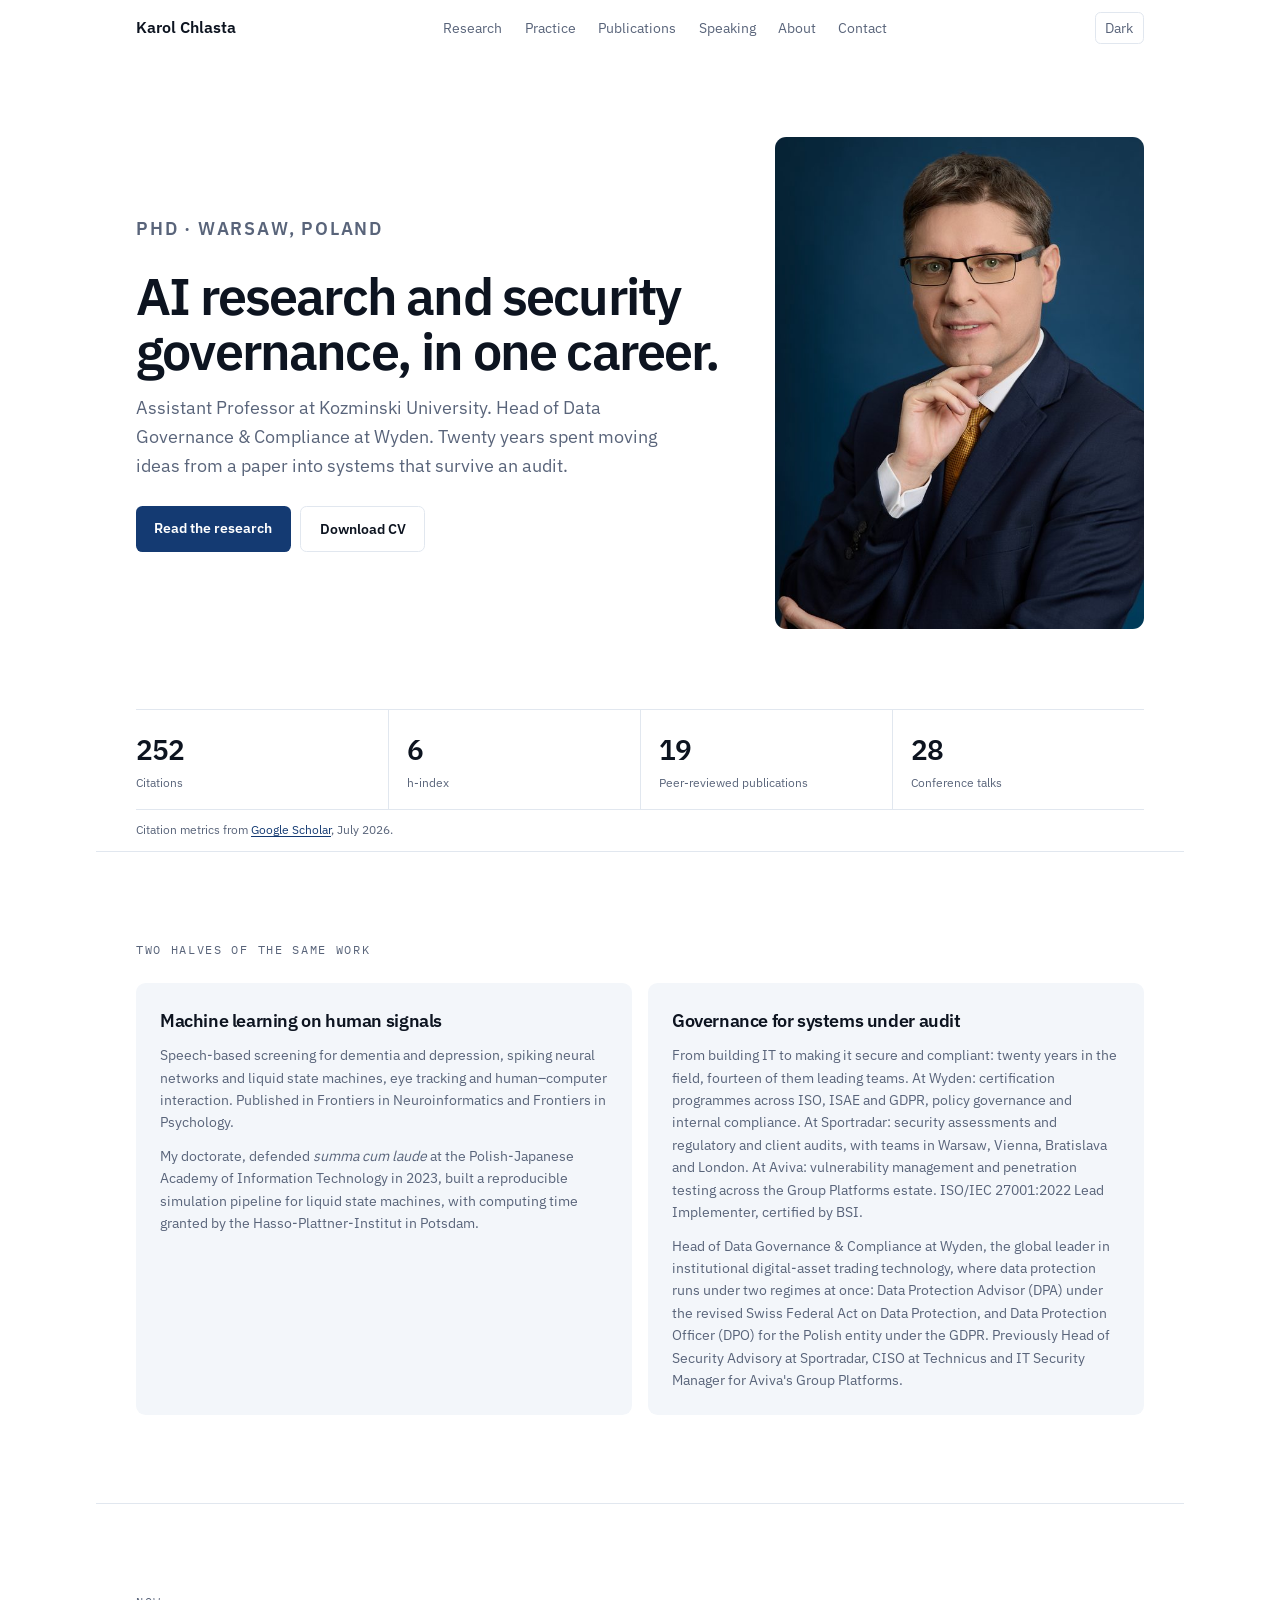
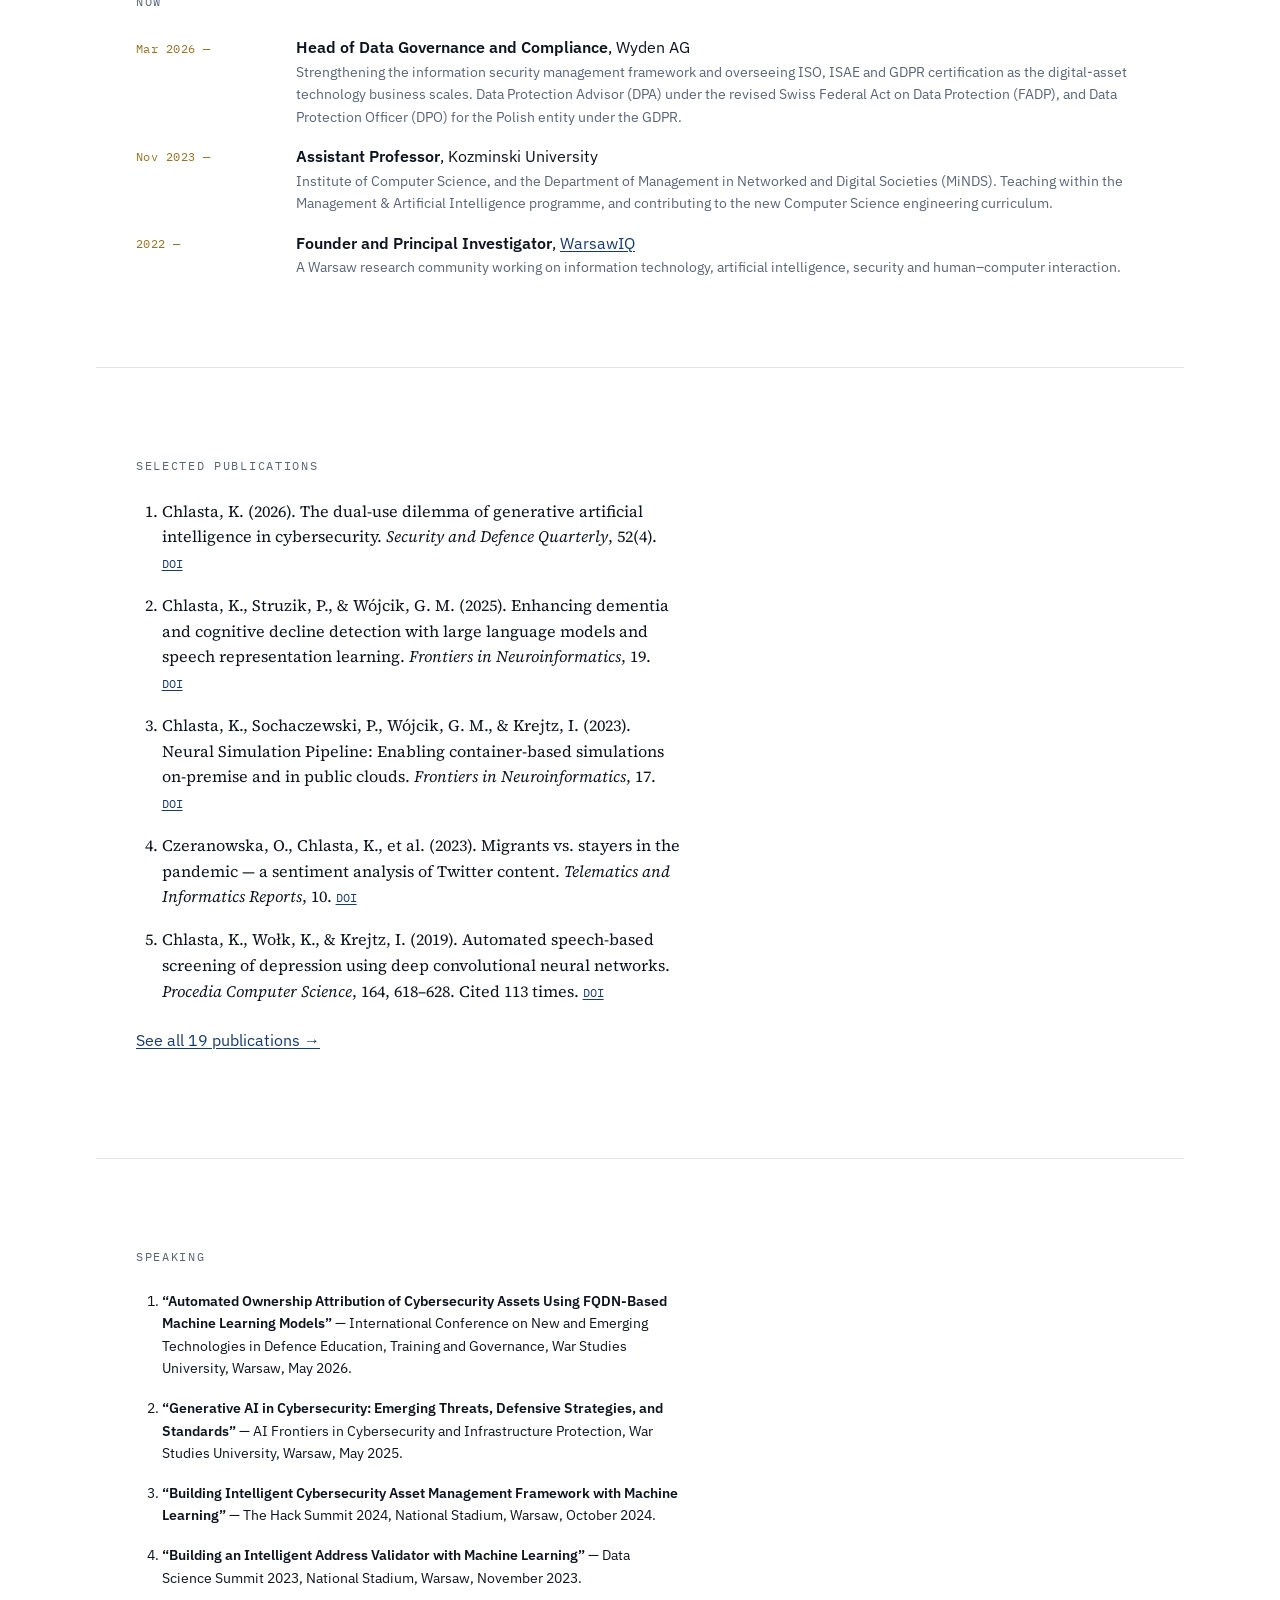
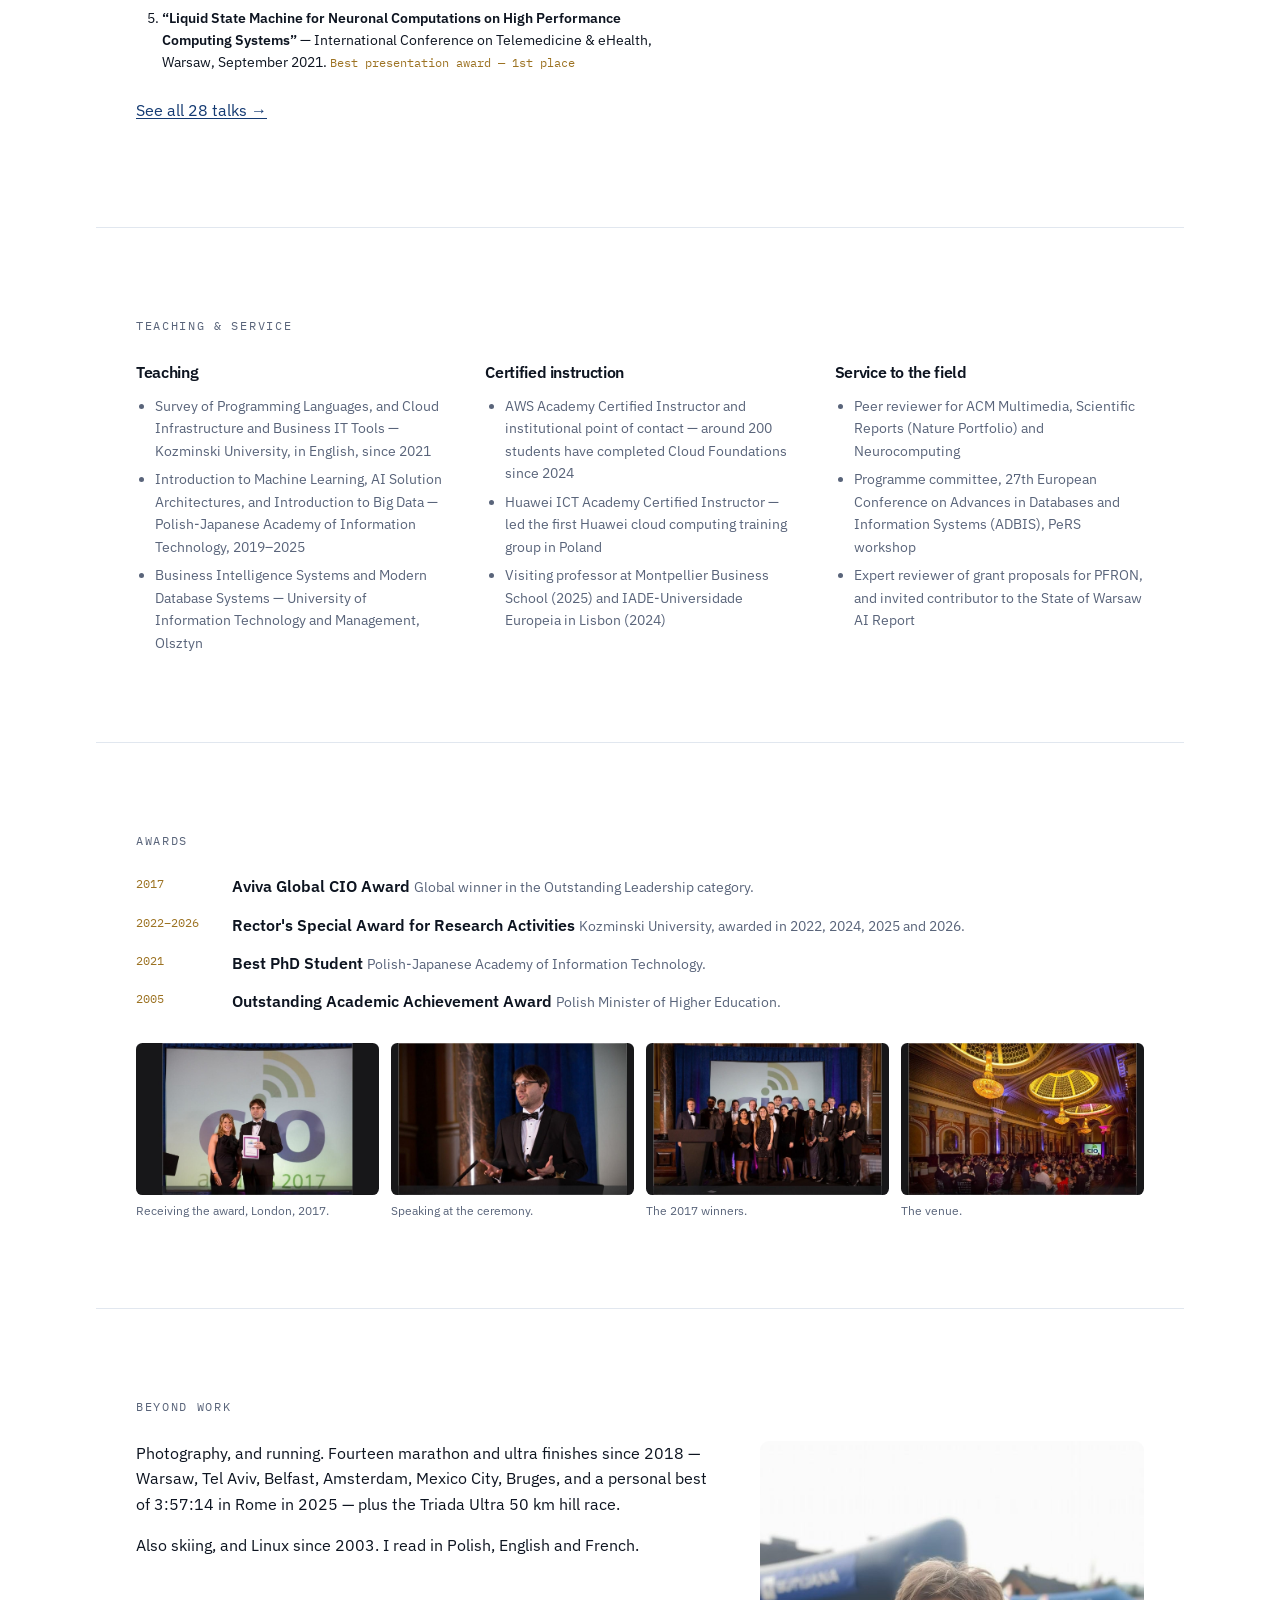
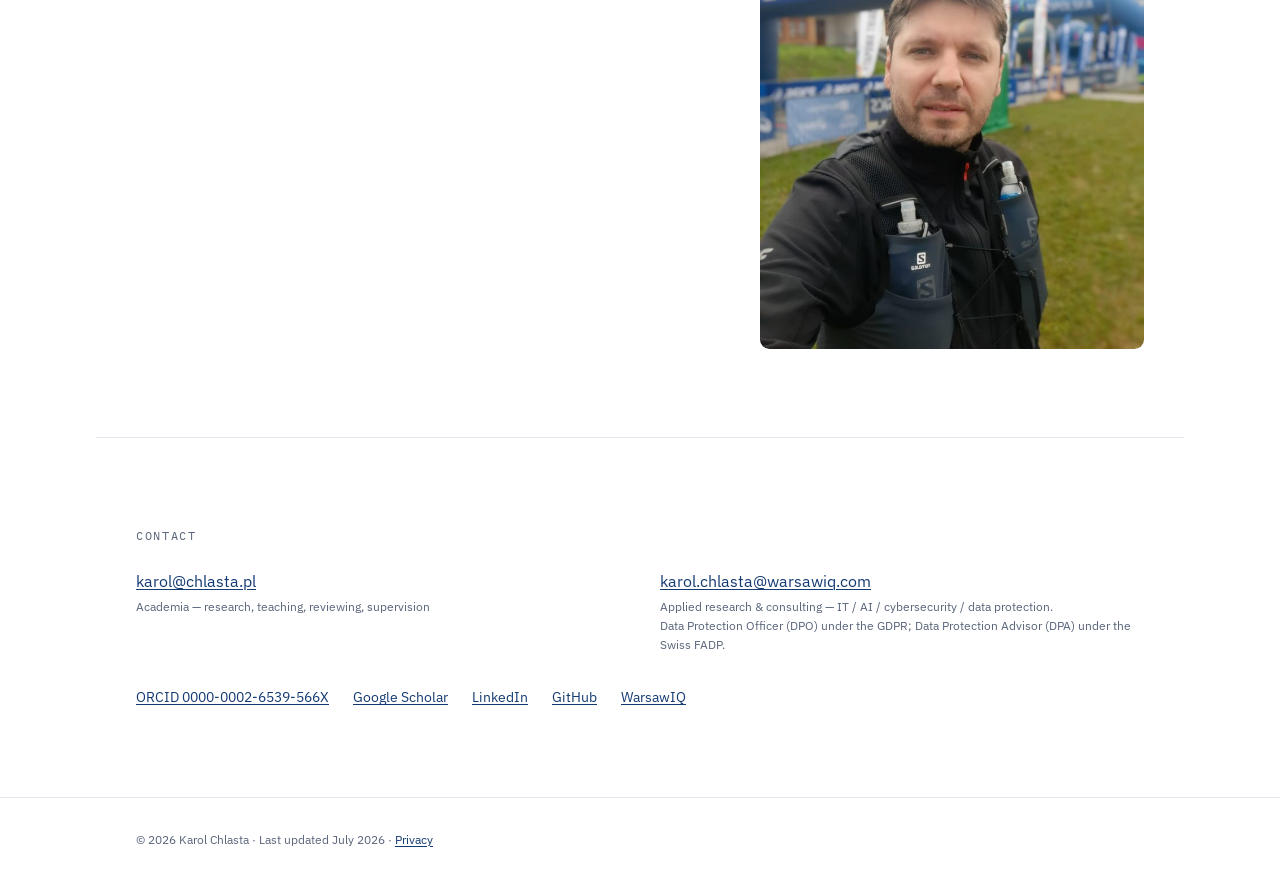
==== index.html @ 4122ad86 "Rewrite the site as hand-written static HTML Replace the React build with static pages: a home page," ====
<!doctype html>
<html lang="en">
<head>
<meta charset="utf-8">
<meta name="viewport" content="width=device-width, initial-scale=1">
<title>Karol Chlasta — AI research and security governance</title>
<meta name="description" content="Karol Chlasta, PhD — Assistant Professor at Kozminski University and Head of Data Governance &amp; Compliance at Wyden. Machine learning on human signals, and the governance that makes it safe to deploy.">
<link rel="canonical" href="https://karol.chlasta.pl/">
<link rel="icon" href="/favicon.ico">
<link rel="apple-touch-icon" href="/assets/img/icon-180.png">
<link rel="manifest" href="/manifest.json">
<meta name="theme-color" content="#143a72">

<meta property="og:type" content="profile">
<meta property="og:title" content="Karol Chlasta — AI research and security governance">
<meta property="og:description" content="Assistant Professor at Kozminski University. Head of Data Governance &amp; Compliance at Wyden. 19 publications, 28 conference talks.">
<meta property="og:image" content="https://karol.chlasta.pl/assets/img/og-card.jpg">
<meta property="og:url" content="https://karol.chlasta.pl/">
<meta name="twitter:card" content="summary_large_image">
<meta name="twitter:image" content="https://karol.chlasta.pl/assets/img/og-card.jpg">

<link rel="stylesheet" href="/assets/css/site.css">

<script type="application/ld+json">
{
  "@context": "https://schema.org",
  "@type": "Person",
  "name": "Karol Chlasta",
  "honorificPrefix": "PhD",
  "url": "https://karol.chlasta.pl/",
  "image": "https://karol.chlasta.pl/assets/img/portrait-hero.jpg",
  "jobTitle": [
    "Assistant Professor",
    "Head of Data Governance and Compliance",
    "Data Protection Advisor",
    "Data Protection Officer"
  ],
  "email": "mailto:karol@chlasta.pl",
  "address": { "@type": "PostalAddress", "addressLocality": "Warsaw", "addressCountry": "PL" },
  "identifier": {
    "@type": "PropertyValue",
    "propertyID": "ORCID",
    "value": "https://orcid.org/0000-0002-6539-566X"
  },
  "affiliation": [
    {
      "@type": "Organization",
      "name": "Kozminski University",
      "department": [
        { "@type": "Organization", "name": "Institute of Computer Science" },
        { "@type": "Organization", "name": "Department of Management in Networked and Digital Societies (MiNDS)" }
      ]
    },
    { "@type": "Organization", "name": "Wyden AG" },
    { "@type": "Organization", "name": "WarsawIQ" }
  ],
  "alumniOf": [
    { "@type": "CollegeOrUniversity", "name": "Polish-Japanese Academy of Information Technology" },
    { "@type": "CollegeOrUniversity", "name": "University College Dublin" },
    { "@type": "CollegeOrUniversity", "name": "Warsaw University of Technology" },
    { "@type": "CollegeOrUniversity", "name": "Cracow University of Economics" }
  ],
  "knowsAbout": [
    "Machine learning", "Speech processing", "Cybersecurity",
    "Data governance", "Spiking neural networks", "Eye tracking"
  ],
  "sameAs": [
    "https://orcid.org/0000-0002-6539-566X",
    "https://scholar.google.com/citations?user=uaK9co0AAAAJ",
    "https://www.linkedin.com/in/karolchlasta",
    "https://github.com/KarolChlasta",
    "https://warsawiq.com"
  ]
}
</script>
</head>
<body>
<a class="skip" href="#main">Skip to content</a>

<nav class="nav" aria-label="Primary">
  <div class="wrap">
    <a href="/"><strong>Karol Chlasta</strong></a>
    <ul>
      <li><a href="#research">Research</a></li>
      <li><a href="#practice">Practice</a></li>
      <li><a href="/publications/">Publications</a></li>
      <li><a href="#speaking">Speaking</a></li>
      <li><a href="#about">About</a></li>
      <li><a href="#contact">Contact</a></li>
    </ul>
    <button class="theme-toggle" type="button" hidden>Dark</button>
  </div>
</nav>

<main id="main">

  <!-- hero -->
  <header class="wrap hero">
    <div>
      <p class="eyebrow rise">PhD · Warsaw, Poland</p>
      <h1 class="rise">AI research and security governance, in one career.</h1>
      <p class="rise">Assistant Professor at Kozminski University. Head of Data
        Governance &amp; Compliance at Wyden. Twenty years spent moving ideas
        from a paper into systems that survive an audit.</p>
      <div class="cta rise">
        <a class="btn" href="/publications/">Read the research</a>
        <a class="btn btn--ghost" href="/assets/cv/karol-chlasta-cv-academic.pdf">Download CV</a>
      </div>
    </div>
    <img src="/assets/img/portrait-hero.jpg"
         srcset="/assets/img/portrait-hero.jpg 600w, /assets/img/portrait-hero@2x.jpg 1200w"
         sizes="(max-width: 46rem) 16rem, 22rem"
         width="600" height="800"
         alt="Karol Chlasta in a navy suit, hand resting against his chin, before a navy backdrop">
  </header>

  <!-- stats -->
  <section class="wrap" aria-label="At a glance">
    <dl class="stats">
      <div><dt>252</dt><dd>Citations</dd></div>
      <div><dt>6</dt><dd>h-index</dd></div>
      <div><dt>19</dt><dd>Peer-reviewed publications</dd></div>
      <div><dt>28</dt><dd>Conference talks</dd></div>
    </dl>
    <p class="note" style="margin-top:0.6rem">
      Citation metrics from
      <a href="https://scholar.google.com/citations?user=uaK9co0AAAAJ">Google Scholar</a>,
      July 2026.
    </p>
  </section>

  <!-- two pillars -->
  <section class="wrap section" id="research">
    <h2 class="sechead">Two halves of the same work</h2>
    <div class="pillars">
      <article class="pill">
        <h3>Machine learning on human signals</h3>
        <p>Speech-based screening for dementia and depression, spiking neural
          networks and liquid state machines, eye tracking and human–computer
          interaction. Published in Frontiers in Neuroinformatics and Frontiers
          in Psychology.</p>
        <p>My doctorate, defended <em>summa cum laude</em> at the
          Polish-Japanese Academy of Information Technology in 2023, built a
          reproducible simulation pipeline for liquid state machines, with
          computing time granted by the Hasso-Plattner-Institut in Potsdam.</p>
      </article>
      <article class="pill" id="practice">
        <h3>Governance for systems under audit</h3>
        <p>From building IT to making it secure and compliant: twenty years in
          the field, fourteen of them leading teams. At Wyden:
          certification programmes across ISO, ISAE and GDPR, policy governance
          and internal compliance. At Sportradar: security assessments and
          regulatory and client audits, with teams in Warsaw, Vienna, Bratislava
          and London. At Aviva: vulnerability management and penetration testing
          across the Group Platforms estate. ISO/IEC 27001:2022 Lead
          Implementer, certified by BSI.</p>
        <p>Head of Data Governance &amp; Compliance at Wyden, the global leader
          in institutional digital-asset trading technology, where data
          protection runs under two regimes at once: Data Protection Advisor
          (DPA) under the revised Swiss Federal Act on Data Protection, and
          Data Protection Officer (DPO) for the Polish entity under the
          GDPR. Previously
          Head of Security Advisory at Sportradar, CISO at Technicus and IT
          Security Manager for Aviva's Group Platforms.</p>
      </article>
    </div>
  </section>

  <!-- now -->
  <section class="wrap section">
    <h2 class="sechead">Now</h2>
    <ul class="roles">
      <li>
        <time>Mar 2026 —</time>
        <div>
          <strong>Head of Data Governance and Compliance</strong>, Wyden AG
          <span>Strengthening the information security management framework and
            overseeing ISO, ISAE and GDPR certification as the digital-asset
            technology business scales. Data Protection Advisor (DPA) under the
            revised Swiss Federal Act on Data Protection (FADP), and Data
            Protection Officer (DPO) for the Polish entity under the
            GDPR.</span>
        </div>
      </li>
      <li>
        <time>Nov 2023 —</time>
        <div>
          <strong>Assistant Professor</strong>, Kozminski University
          <span>Institute of Computer Science, and the Department of Management
            in Networked and Digital Societies (MiNDS). Teaching within the
            Management &amp; Artificial Intelligence programme, and contributing
            to the new Computer Science engineering curriculum.</span>
        </div>
      </li>
      <li>
        <time>2022 —</time>
        <div>
          <strong>Founder and Principal Investigator</strong>,
          <a href="https://warsawiq.com">WarsawIQ</a>
          <span>A Warsaw research community working on information technology,
            artificial intelligence, security and human–computer
            interaction.</span>
        </div>
      </li>
    </ul>
  </section>

  <!-- selected publications -->
  <section class="wrap section">
    <h2 class="sechead">Selected publications</h2>
    <ol class="pub-list">
      <li class="pub">
        Chlasta, K. (2026). The dual-use dilemma of generative artificial
        intelligence in cybersecurity. <cite>Security and Defence
        Quarterly</cite>, 52(4).
        <a class="pub-link" href="https://doi.org/10.35467/sdq/217364">DOI</a>
      </li>
      <li class="pub">
        Chlasta, K., Struzik, P., &amp; Wójcik, G. M. (2025). Enhancing dementia
        and cognitive decline detection with large language models and speech
        representation learning. <cite>Frontiers in Neuroinformatics</cite>, 19.
        <a class="pub-link" href="https://doi.org/10.3389/fninf.2025.1679664">DOI</a>
      </li>
      <li class="pub">
        Chlasta, K., Sochaczewski, P., Wójcik, G. M., &amp; Krejtz, I. (2023).
        Neural Simulation Pipeline: Enabling container-based simulations
        on-premise and in public clouds. <cite>Frontiers in
        Neuroinformatics</cite>, 17.
        <a class="pub-link" href="https://doi.org/10.3389/fninf.2023.1122470">DOI</a>
      </li>
      <li class="pub">
        Czeranowska, O., Chlasta, K., et al. (2023). Migrants vs. stayers in the
        pandemic — a sentiment analysis of Twitter content. <cite>Telematics and
        Informatics Reports</cite>, 10.
        <a class="pub-link" href="https://doi.org/10.1016/j.teler.2023.100059">DOI</a>
      </li>
      <li class="pub">
        Chlasta, K., Wołk, K., &amp; Krejtz, I. (2019). Automated speech-based
        screening of depression using deep convolutional neural networks.
        <cite>Procedia Computer Science</cite>, 164, 618–628. Cited 113 times.
        <a class="pub-link" href="https://doi.org/10.1016/j.procs.2019.12.228">DOI</a>
      </li>
    </ol>
    <p style="margin-top:1.5rem"><a href="/publications/">See all 19 publications →</a></p>
  </section>

  <!-- speaking -->
  <section class="wrap section" id="speaking">
    <h2 class="sechead">Speaking</h2>
    <ol class="talk-list">
      <li class="talk">
        <strong>“Automated Ownership Attribution of Cybersecurity Assets Using
        FQDN-Based Machine Learning Models”</strong> — International Conference
        on New and Emerging Technologies in Defence Education, Training and
        Governance, War Studies University, Warsaw, May 2026.
      </li>
      <li class="talk">
        <strong>“Generative AI in Cybersecurity: Emerging Threats, Defensive
        Strategies, and Standards”</strong> — AI Frontiers in Cybersecurity and
        Infrastructure Protection, War Studies University, Warsaw, May 2025.
      </li>
      <li class="talk">
        <strong>“Building Intelligent Cybersecurity Asset Management Framework
        with Machine Learning”</strong> — The Hack Summit 2024, National
        Stadium, Warsaw, October 2024.
      </li>
      <li class="talk">
        <strong>“Building an Intelligent Address Validator with Machine
        Learning”</strong> — Data Science Summit 2023, National Stadium,
        Warsaw, November 2023.
      </li>
      <li class="talk">
        <strong>“Liquid State Machine for Neuronal Computations on High
        Performance Computing Systems”</strong> — International Conference on
        Telemedicine &amp; eHealth, Warsaw, September 2021.
        <span class="award">Best presentation award — 1st place</span>
      </li>
    </ol>
    <p style="margin-top:1.5rem"><a href="/publications/#talks">See all 28 talks →</a></p>
  </section>

  <!-- teaching and service -->
  <section class="wrap section">
    <h2 class="sechead">Teaching &amp; service</h2>
    <div class="cols">
      <div>
        <h3>Teaching</h3>
        <ul>
          <li>Survey of Programming Languages, and Cloud Infrastructure and
            Business IT Tools — Kozminski University, in English, since 2021</li>
          <li>Introduction to Machine Learning, AI Solution Architectures, and
            Introduction to Big Data — Polish-Japanese Academy of Information
            Technology, 2019–2025</li>
          <li>Business Intelligence Systems and Modern Database Systems —
            University of Information Technology and Management, Olsztyn</li>
        </ul>
      </div>
      <div>
        <h3>Certified instruction</h3>
        <ul>
          <li>AWS Academy Certified Instructor and institutional point of
            contact — around 200 students have completed Cloud Foundations
            since 2024</li>
          <li>Huawei ICT Academy Certified Instructor — led the first
            Huawei cloud computing training group in Poland</li>
          <li>Visiting professor at Montpellier Business School (2025) and
            IADE-Universidade Europeia in Lisbon (2024)</li>
        </ul>
      </div>
      <div>
        <h3>Service to the field</h3>
        <ul>
          <li>Peer reviewer for ACM Multimedia, Scientific Reports (Nature
            Portfolio) and Neurocomputing</li>
          <li>Programme committee, 27th European Conference on Advances in
            Databases and Information Systems (ADBIS), PeRS workshop</li>
          <li>Expert reviewer of grant proposals for PFRON, and invited
            contributor to the State of Warsaw AI Report</li>
        </ul>
      </div>
    </div>
  </section>

  <!-- awards -->
  <section class="wrap section">
    <h2 class="sechead">Awards</h2>
    <ul class="awards">
      <li>
        <time>2017</time>
        <div>
          <strong>Aviva Global CIO Award</strong>
          <span>Global winner in the Outstanding Leadership category.</span>
        </div>
      </li>
      <li>
        <time>2022–2026</time>
        <div>
          <strong>Rector's Special Award for Research Activities</strong>
          <span>Kozminski University, awarded in 2022, 2024, 2025 and 2026.</span>
        </div>
      </li>
      <li>
        <time>2021</time>
        <div>
          <strong>Best PhD Student</strong>
          <span>Polish-Japanese Academy of Information Technology.</span>
        </div>
      </li>
      <li>
        <time>2005</time>
        <div>
          <strong>Outstanding Academic Achievement Award</strong>
          <span>Polish Minister of Higher Education.</span>
        </div>
      </li>
    </ul>

    <div class="gallery">
      <figure>
        <img src="/assets/img/award-cio-5.jpg" width="1200" height="750" loading="lazy" decoding="async"
             alt="Karol Chlasta on stage holding his certificate beside the host, in front of a screen reading CIO awards 2017">
        <figcaption>Receiving the award, London, 2017.</figcaption>
      </figure>
      <figure>
        <img src="/assets/img/award-cio-6.jpg" width="1200" height="750" loading="lazy" decoding="async"
             alt="Karol Chlasta speaking at a lectern in black tie during the awards dinner">
        <figcaption>Speaking at the ceremony.</figcaption>
      </figure>
      <figure>
        <img src="/assets/img/award-cio-4.jpg" width="1200" height="750" loading="lazy" decoding="async"
             alt="The 2017 award winners lined up on stage with their trophies in front of a lit CIO backdrop">
        <figcaption>The 2017 winners.</figcaption>
      </figure>
      <figure>
        <img src="/assets/img/award-cio-3.jpg" width="1200" height="750" loading="lazy" decoding="async"
             alt="Wide view of the gilded domed banqueting hall with guests seated at round tables">
        <figcaption>The venue.</figcaption>
      </figure>
    </div>
  </section>

  <!-- beyond work -->
  <section class="wrap section" id="about">
    <h2 class="sechead">Beyond work</h2>
    <div class="beyond">
      <div>
        <p>Photography, and running. Fourteen marathon and ultra finishes since
          2018 — Warsaw, Tel Aviv, Belfast, Amsterdam, Mexico City, Bruges, and
          a personal best of 3:57:14 in Rome in 2025 — plus the Triada Ultra
          50 km hill race.</p>
        <p>Also skiing, and Linux since 2003. I read in Polish, English and
          French.</p>
      </div>
      <img src="/assets/img/portrait-about.jpg" width="680" height="900" loading="lazy" decoding="async"
           alt="Karol Chlasta in a running vest at the start line of an ultramarathon">
    </div>
  </section>

  <!-- contact -->
  <section class="wrap section" id="contact">
    <h2 class="sechead">Contact</h2>

    <dl class="channels">
      <div>
        <dt><a href="mailto:karol@chlasta.pl">karol@chlasta.pl</a></dt>
        <dd>Academia — research, teaching, reviewing, supervision</dd>
      </div>
      <div>
        <dt><a href="mailto:karol.chlasta@warsawiq.com">karol.chlasta@warsawiq.com</a></dt>
        <dd>Applied research &amp; consulting — IT / AI / cybersecurity / data
          protection.<br>Data Protection Officer (DPO) under the GDPR;
          Data Protection Advisor (DPA) under the Swiss FADP.</dd>
      </div>
    </dl>

    <ul class="contact">
      <li><a href="https://orcid.org/0000-0002-6539-566X">ORCID 0000-0002-6539-566X</a></li>
      <li><a href="https://scholar.google.com/citations?user=uaK9co0AAAAJ">Google Scholar</a></li>
      <li><a href="https://www.linkedin.com/in/karolchlasta">LinkedIn</a></li>
      <li><a href="https://github.com/KarolChlasta">GitHub</a></li>
      <li><a href="https://warsawiq.com">WarsawIQ</a></li>
    </ul>
  </section>

</main>

<footer class="site">
  <div class="wrap">© 2026 Karol Chlasta · Last updated July 2026 · <a href="/privacy/">Privacy</a></div>
</footer>

<script src="/assets/js/site.js" defer></script>
</body>
</html>
---- assets/css/site.css ----
/* ==========================================================================
   karol.chlasta.pl
   Visual direction "Signal": light, product-landing, sans-serif.
   Palette derived from the Kozminski University portrait session —
   navy backdrop, gold tie.
   ========================================================================== */

/* --- fonts ---------------------------------------------------------------- */

/* IBM Plex Sans — headings, UI, running text */
@font-face {
  font-family: "IBM Plex Sans";
  font-style: normal;
  font-weight: 400;
  font-display: swap;
  src: url("../fonts/ibm-plex-sans-latin-400-normal.woff2") format("woff2");
  unicode-range: U+0000-00FF, U+0131, U+0152-0153, U+02BB-02BC, U+2000-206F,
    U+2074, U+20AC, U+2122, U+2191, U+2193, U+2212, U+2215;
}
@font-face {
  font-family: "IBM Plex Sans";
  font-style: normal;
  font-weight: 400;
  font-display: swap;
  src: url("../fonts/ibm-plex-sans-latin-ext-400-normal.woff2") format("woff2");
  unicode-range: U+0100-024F, U+0259, U+1E00-1EFF, U+2020, U+20A0-20AB,
    U+20AD-20CF, U+2113, U+2C60-2C7F, U+A720-A7FF;
}
@font-face {
  font-family: "IBM Plex Sans";
  font-style: normal;
  font-weight: 600;
  font-display: swap;
  src: url("../fonts/ibm-plex-sans-latin-600-normal.woff2") format("woff2");
  unicode-range: U+0000-00FF, U+0131, U+0152-0153, U+02BB-02BC, U+2000-206F,
    U+2074, U+20AC, U+2122, U+2191, U+2193, U+2212, U+2215;
}
@font-face {
  font-family: "IBM Plex Sans";
  font-style: normal;
  font-weight: 600;
  font-display: swap;
  src: url("../fonts/ibm-plex-sans-latin-ext-600-normal.woff2") format("woff2");
  unicode-range: U+0100-024F, U+0259, U+1E00-1EFF, U+2020, U+20A0-20AB,
    U+20AD-20CF, U+2113, U+2C60-2C7F, U+A720-A7FF;
}

/* IBM Plex Mono — labels, years, metadata */
@font-face {
  font-family: "IBM Plex Mono";
  font-style: normal;
  font-weight: 400;
  font-display: swap;
  src: url("../fonts/ibm-plex-mono-latin-400-normal.woff2") format("woff2");
  unicode-range: U+0000-00FF, U+0131, U+0152-0153, U+02BB-02BC, U+2000-206F,
    U+2074, U+20AC, U+2122, U+2191, U+2193, U+2212, U+2215;
}
@font-face {
  font-family: "IBM Plex Mono";
  font-style: normal;
  font-weight: 400;
  font-display: swap;
  src: url("../fonts/ibm-plex-mono-latin-ext-400-normal.woff2") format("woff2");
  unicode-range: U+0100-024F, U+0259, U+1E00-1EFF, U+2020, U+20A0-20AB,
    U+20AD-20CF, U+2113, U+2C60-2C7F, U+A720-A7FF;
}

/* Source Serif 4 — publication entries and the long bio paragraph only */
@font-face {
  font-family: "Source Serif 4";
  font-style: normal;
  font-weight: 400;
  font-display: swap;
  src: url("../fonts/source-serif-4-latin-400-normal.woff2") format("woff2");
  unicode-range: U+0000-00FF, U+0131, U+0152-0153, U+02BB-02BC, U+2000-206F,
    U+2074, U+20AC, U+2122, U+2191, U+2193, U+2212, U+2215;
}
@font-face {
  font-family: "Source Serif 4";
  font-style: normal;
  font-weight: 400;
  font-display: swap;
  src: url("../fonts/source-serif-4-latin-ext-400-normal.woff2") format("woff2");
  unicode-range: U+0100-024F, U+0259, U+1E00-1EFF, U+2020, U+20A0-20AB,
    U+20AD-20CF, U+2113, U+2C60-2C7F, U+A720-A7FF;
}
@font-face {
  font-family: "Source Serif 4";
  font-style: italic;
  font-weight: 400;
  font-display: swap;
  src: url("../fonts/source-serif-4-latin-400-italic.woff2") format("woff2");
  unicode-range: U+0000-00FF, U+0131, U+0152-0153, U+02BB-02BC, U+2000-206F,
    U+2074, U+20AC, U+2122, U+2191, U+2193, U+2212, U+2215;
}
@font-face {
  font-family: "Source Serif 4";
  font-style: italic;
  font-weight: 400;
  font-display: swap;
  src: url("../fonts/source-serif-4-latin-ext-400-italic.woff2") format("woff2");
  unicode-range: U+0100-024F, U+0259, U+1E00-1EFF, U+2020, U+20A0-20AB,
    U+20AD-20CF, U+2113, U+2C60-2C7F, U+A720-A7FF;
}

/* --- tokens --------------------------------------------------------------- */

:root {
  --paper: #ffffff;
  --panel: #f3f6fa;
  --ink: #0d1420;
  --muted: #59647a;
  --hair: #e1e7ef;
  --navy: #143a72;
  --gold: #9c7222;

  --sans: "IBM Plex Sans", -apple-system, BlinkMacSystemFont, "Segoe UI", Roboto, sans-serif;
  --serif: "Source Serif 4", Georgia, "Times New Roman", serif;
  --mono: "IBM Plex Mono", ui-monospace, Menlo, Consolas, monospace;

  --step--2: 0.75rem;
  --step--1: 0.875rem;
  --step-0: 1rem;
  --step-1: 1.125rem;
  --step-2: 1.375rem;
  --step-3: 1.75rem;
  --step-4: 2.5rem;
  --step-5: 3.25rem;

  --measure: 65ch;
  --gutter: clamp(1rem, 4vw, 2.5rem);
  --page: 68rem;
}

@media (prefers-color-scheme: dark) {
  :root {
    --paper: #0d1218;
    --panel: #151d28;
    --ink: #e6eaf1;
    --muted: #8593a8;
    --hair: #222c39;
    --navy: #86abe9;
    --gold: #d3a24a;
  }
}

:root[data-theme="dark"] {
  --paper: #0d1218;
  --panel: #151d28;
  --ink: #e6eaf1;
  --muted: #8593a8;
  --hair: #222c39;
  --navy: #86abe9;
  --gold: #d3a24a;
}

:root[data-theme="light"] {
  --paper: #ffffff;
  --panel: #f3f6fa;
  --ink: #0d1420;
  --muted: #59647a;
  --hair: #e1e7ef;
  --navy: #143a72;
  --gold: #9c7222;
}

/* --- focus --------------------------------------------------------------- */

:focus-visible {
  outline: 2px solid var(--navy);
  outline-offset: 3px;
  border-radius: 2px;
}

/* --- reset and base ------------------------------------------------------ */

*, *::before, *::after { box-sizing: border-box; }

html { -webkit-text-size-adjust: 100%; scroll-behavior: smooth; }

body {
  margin: 0;
  background: var(--paper);
  color: var(--ink);
  font-family: var(--sans);
  font-size: var(--step-0);
  line-height: 1.6;
  -webkit-font-smoothing: antialiased;
}

img { max-width: 100%; height: auto; }

a { color: var(--navy); text-decoration-thickness: 1px; text-underline-offset: 2px; }

h1, h2, h3, h4 { text-wrap: balance; letter-spacing: -0.022em; margin: 0; }

.skip { position: absolute; left: -9999px; }
.skip:focus {
  left: var(--gutter);
  top: 0.5rem;
  z-index: 10;
  background: var(--paper);
  padding: 0.6rem 1rem;
  border: 1px solid var(--hair);
}

.wrap { max-width: var(--page); margin: 0 auto; padding-inline: var(--gutter); }

.eyebrow {
  font-size: var(--step--2);
  letter-spacing: 0.1em;
  text-transform: uppercase;
  color: var(--gold);
  font-weight: 600;
  margin: 0;
}

.sechead {
  font-family: var(--mono);
  font-size: var(--step--2);
  letter-spacing: 0.14em;
  text-transform: uppercase;
  color: var(--muted);
  margin-bottom: 1.5rem;
  font-weight: 400;
}

.section { padding-block: clamp(3rem, 7vw, 5.5rem); border-top: 1px solid var(--hair); }

.note { font-size: var(--step--2); color: var(--muted); }

/* --- navigation ---------------------------------------------------------- */

.nav {
  position: sticky;
  top: 0;
  z-index: 5;
  background: var(--paper);
  border-bottom: 1px solid transparent;
  transition: border-color 160ms ease;
}
.nav[data-scrolled="true"] { border-bottom-color: var(--hair); }
.nav .wrap {
  display: flex;
  align-items: center;
  justify-content: space-between;
  gap: 1rem;
  min-height: 3.5rem;
  flex-wrap: wrap;
}
.nav a { color: inherit; text-decoration: none; }
.nav strong { font-weight: 600; }
.nav ul {
  list-style: none;
  display: flex;
  gap: clamp(0.75rem, 2vw, 1.4rem);
  margin: 0;
  padding: 0;
  font-size: var(--step--1);
  color: var(--muted);
  flex-wrap: wrap;
}
.nav ul a:hover, .nav ul a[aria-current="page"] { color: var(--ink); }

.theme-toggle {
  font: inherit;
  font-size: var(--step--1);
  color: var(--muted);
  background: none;
  border: 1px solid var(--hair);
  border-radius: 0.35rem;
  padding: 0.25rem 0.6rem;
  cursor: pointer;
}
.theme-toggle:hover { color: var(--ink); }

/* --- hero ---------------------------------------------------------------- */

.hero {
  display: grid;
  grid-template-columns: 1.6fr 1fr;
  gap: clamp(1.5rem, 5vw, 3rem);
  align-items: center;
  padding-block: clamp(2.5rem, 8vw, 5rem);
}
.hero--solo { grid-template-columns: 1fr; }
.hero h1 {
  font-size: clamp(2rem, 6vw, var(--step-5));
  line-height: 1.05;
  font-weight: 600;
  letter-spacing: -0.035em;
  margin-block: 0.9rem 1rem;
}
.hero p { color: var(--muted); max-width: 34rem; margin: 0 0 1.6rem; font-size: var(--step-1); }
.hero img { border-radius: 0.7rem; display: block; }

.btn {
  display: inline-block;
  font-size: var(--step--1);
  font-weight: 600;
  padding: 0.65rem 1.15rem;
  border-radius: 0.4rem;
  background: var(--navy);
  color: var(--paper);
  text-decoration: none;
}
.btn--ghost { background: transparent; color: var(--ink); border: 1px solid var(--hair); }
.cta { display: flex; gap: 0.6rem; flex-wrap: wrap; }

/* --- stats --------------------------------------------------------------- */

.stats {
  display: grid;
  grid-template-columns: repeat(auto-fit, minmax(9rem, 1fr));
  border-block: 1px solid var(--hair);
  margin: 0;
}
.stats > div { padding: 1.1rem 0; }
.stats > div + div { border-left: 1px solid var(--hair); padding-left: 1.1rem; }
.stats dt {
  font-size: var(--step-3);
  font-weight: 600;
  letter-spacing: -0.03em;
  font-variant-numeric: tabular-nums;
}
.stats dd { margin: 0; font-size: var(--step--2); color: var(--muted); }

/* --- pillars and cards --------------------------------------------------- */

.pillars {
  display: grid;
  grid-template-columns: repeat(auto-fit, minmax(18rem, 1fr));
  gap: 1rem;
}
.pill { background: var(--panel); border-radius: 0.6rem; padding: 1.5rem; }
.pill h3 { font-size: var(--step-1); font-weight: 600; margin-bottom: 0.5rem; }
.pill p { margin: 0; color: var(--muted); font-size: var(--step--1); }
.pill p + p { margin-top: 0.7rem; }

/* --- roles --------------------------------------------------------------- */

.roles { list-style: none; margin: 0; padding: 0; display: grid; gap: 1rem; }
.roles li { display: grid; grid-template-columns: 9rem 1fr; gap: 1rem; }
.roles time {
  font-family: var(--mono);
  font-size: var(--step--2);
  color: var(--gold);
  letter-spacing: 0.04em;
  padding-top: 0.2rem;
}
.roles strong { font-weight: 600; }
.roles span { display: block; color: var(--muted); font-size: var(--step--1); }

/* --- publications, theses, preprints and talks --------------------------- */

.pub-list, .talk-list {
  margin: 0;
  padding-left: 1.6rem;
  display: flex;
  flex-direction: column;
  gap: 1.1rem;
}
.pub, .thesis, .preprint {
  font-family: var(--serif);
  font-size: var(--step-0);
  line-height: 1.6;
  max-width: var(--measure);
}
.pub cite, .thesis cite, .preprint cite { font-style: italic; }
.talk { font-size: var(--step--1); line-height: 1.6; max-width: var(--measure); }
.pub-link, .licence {
  font-family: var(--mono);
  font-size: var(--step--2);
  white-space: nowrap;
}
.pub-link { margin-right: 0.6rem; }
.licence { color: var(--muted); }
.award {
  font-family: var(--mono);
  font-size: var(--step--2);
  color: var(--gold);
  white-space: nowrap;
}
.year {
  font-family: var(--mono);
  font-size: var(--step--2);
  letter-spacing: 0.12em;
  color: var(--gold);
  margin-block: 2rem 1rem;
}

/* --- teaching and service ------------------------------------------------ */

.cols {
  display: grid;
  grid-template-columns: repeat(auto-fit, minmax(17rem, 1fr));
  gap: 1.75rem 2.5rem;
}
.cols h3 { font-size: var(--step-0); font-weight: 600; margin-bottom: 0.6rem; }
.cols ul { margin: 0; padding-left: 1.2rem; font-size: var(--step--1); color: var(--muted); }
.cols li + li { margin-top: 0.4rem; }

/* --- awards -------------------------------------------------------------- */

.awards { list-style: none; margin: 0 0 1.75rem; padding: 0; display: grid; gap: 0.8rem; }
.awards li { display: grid; grid-template-columns: 5rem 1fr; gap: 1rem; }
.awards time {
  font-family: var(--mono);
  font-size: var(--step--2);
  color: var(--gold);
  font-variant-numeric: tabular-nums;
}
.awards span { color: var(--muted); font-size: var(--step--1); }
.awards strong { color: var(--ink); font-weight: 600; font-size: var(--step-0); }

.gallery {
  display: grid;
  grid-template-columns: repeat(auto-fit, minmax(13rem, 1fr));
  gap: 0.75rem;
}
.gallery img { border-radius: 0.4rem; display: block; width: 100%; }
.gallery figure { margin: 0; }
.gallery figcaption { font-size: var(--step--2); color: var(--muted); margin-top: 0.4rem; }

/* --- beyond work --------------------------------------------------------- */

.beyond { display: grid; grid-template-columns: 1.5fr 1fr; gap: clamp(1.5rem, 5vw, 3rem); align-items: start; }
.beyond p { max-width: var(--measure); margin: 0 0 1rem; }
.beyond img { border-radius: 0.6rem; display: block; }

/* --- contact and footer -------------------------------------------------- */

.contact {
  display: flex;
  flex-wrap: wrap;
  gap: 0.75rem 1.5rem;
  font-size: var(--step--1);
  padding: 0;
  margin: 0;
  list-style: none;
}
footer.site {
  border-top: 1px solid var(--hair);
  padding-block: 2rem;
  font-size: var(--step--2);
  color: var(--muted);
}

/* --- narrow screens ------------------------------------------------------ */

@media (max-width: 46rem) {
  .hero, .beyond { grid-template-columns: 1fr; }
  .hero img { max-width: 16rem; }
  .stats > div + div { border-left: 0; padding-left: 0; }
  .roles li, .awards li { grid-template-columns: 1fr; gap: 0.2rem; }
}

/* --- motion -------------------------------------------------------------- */

@media (prefers-reduced-motion: reduce) {
  html { scroll-behavior: auto; }
}

@media (prefers-reduced-motion: no-preference) {
  .rise { animation: rise 520ms cubic-bezier(0.22, 0.61, 0.36, 1) both; }
  .rise:nth-child(2) { animation-delay: 80ms; }
  .rise:nth-child(3) { animation-delay: 160ms; }
  .rise:nth-child(4) { animation-delay: 240ms; }
  @keyframes rise {
    from { opacity: 0; transform: translateY(8px); }
    to { opacity: 1; transform: none; }
  }
}

/* --- contact channels ---------------------------------------------------- */

.channels {
  display: grid;
  grid-template-columns: repeat(auto-fit, minmax(19rem, 1fr));
  gap: 1.25rem 2.5rem;
  margin: 0 0 2rem;
}
.channels dt { font-size: var(--step-0); }
.channels dd {
  margin: 0.15rem 0 0;
  font-size: var(--step--2);
  color: var(--muted);
}
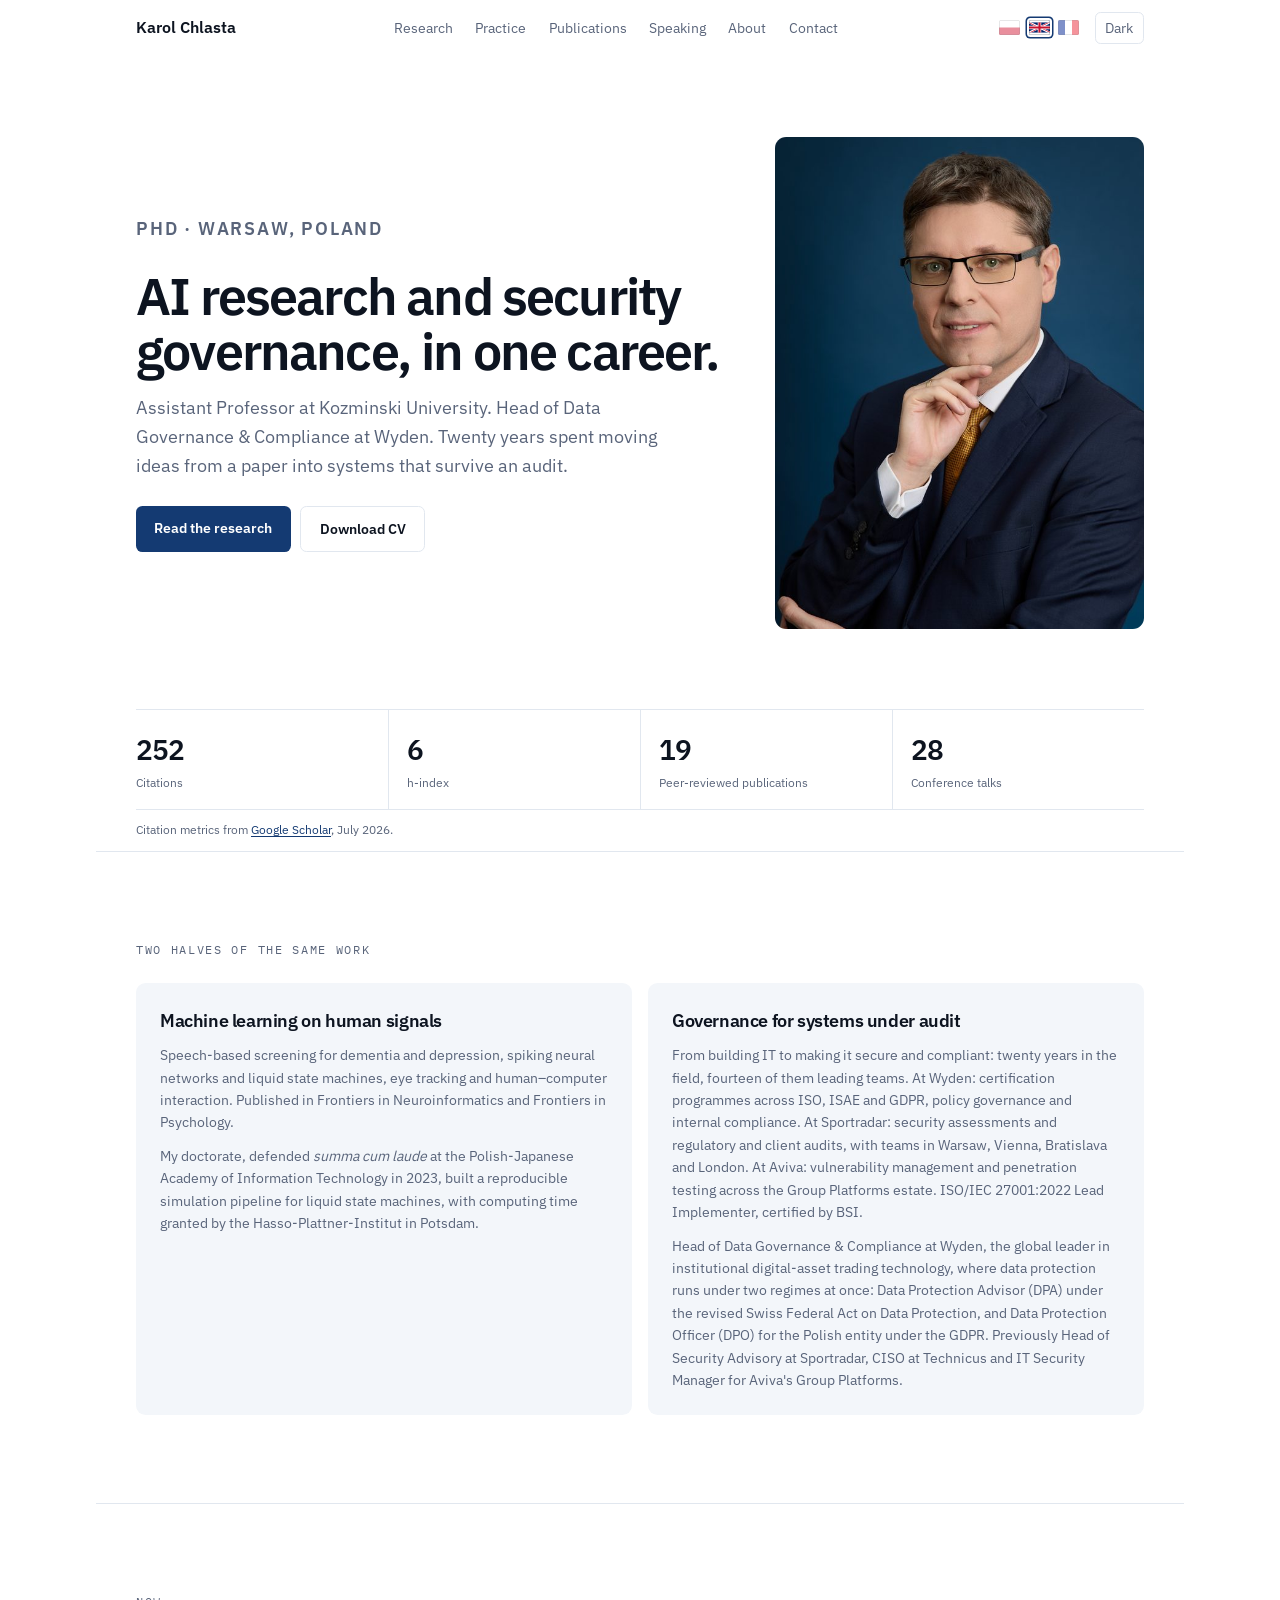
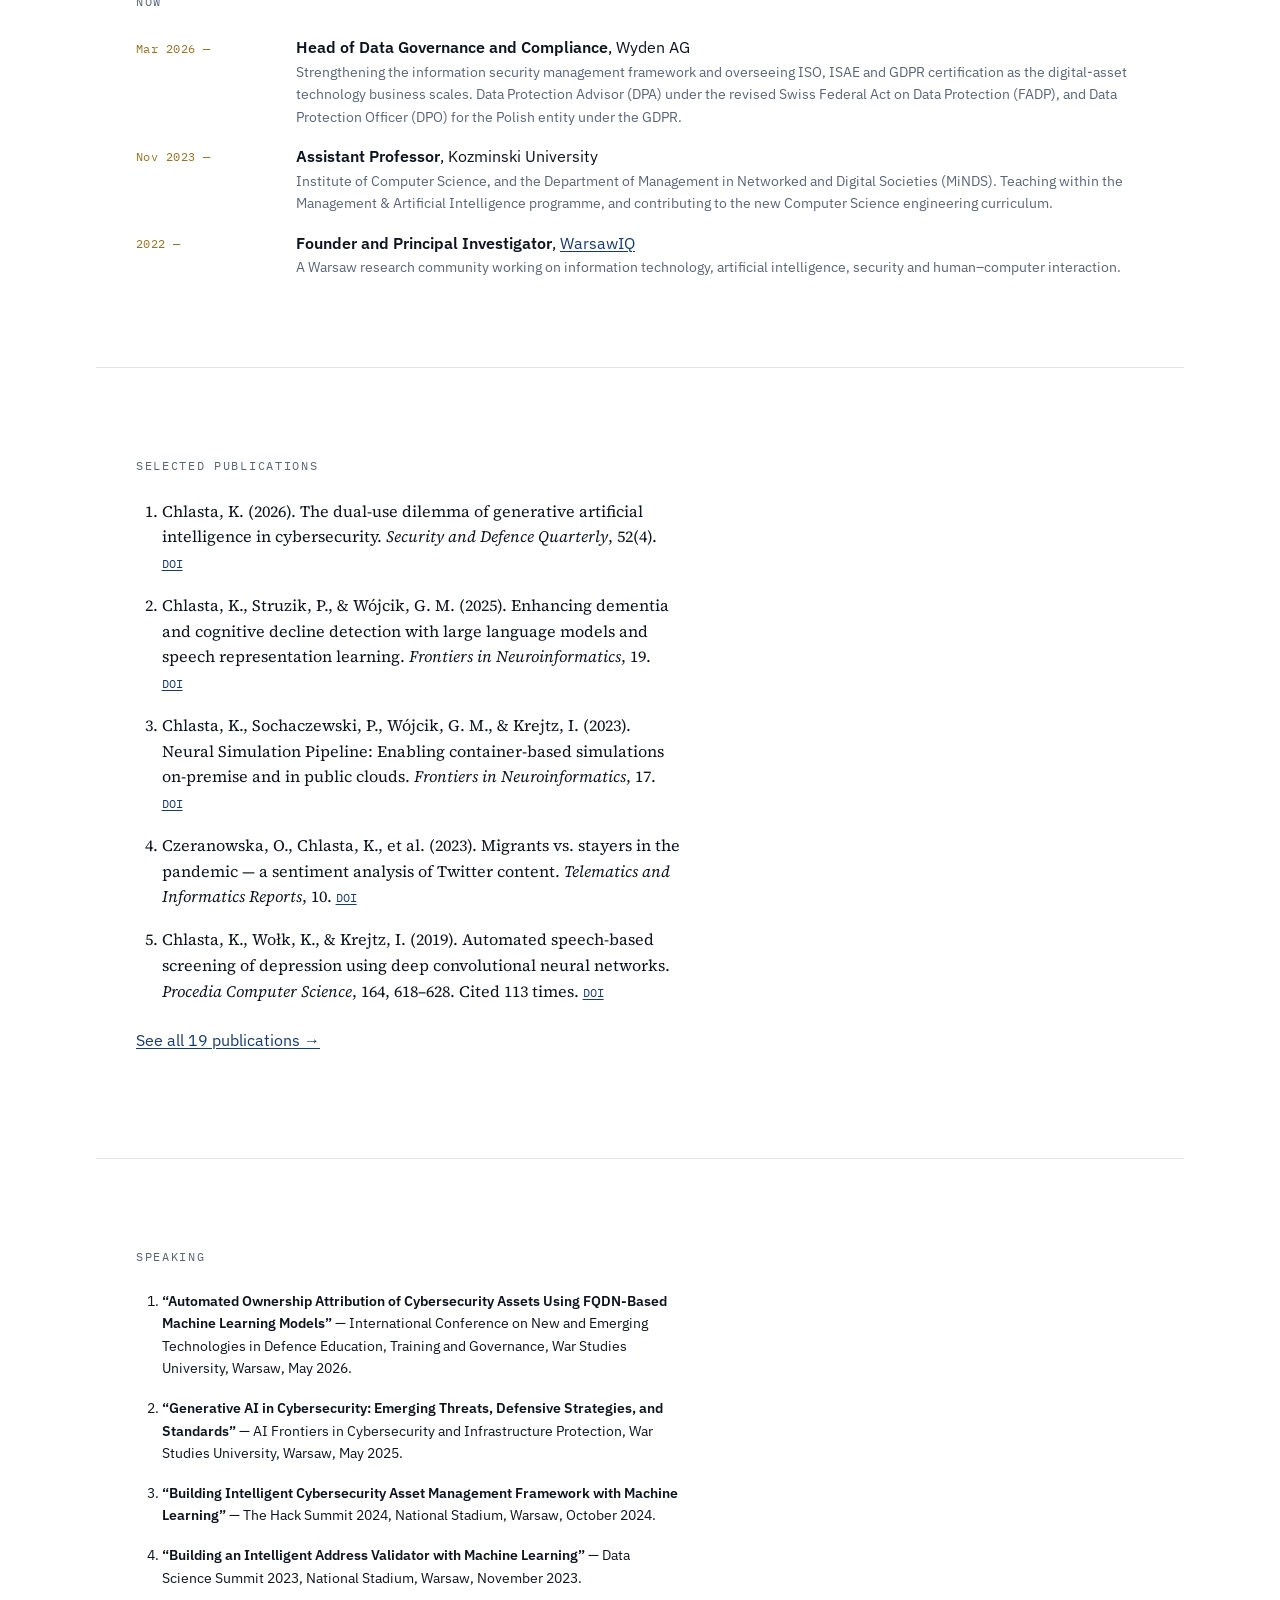
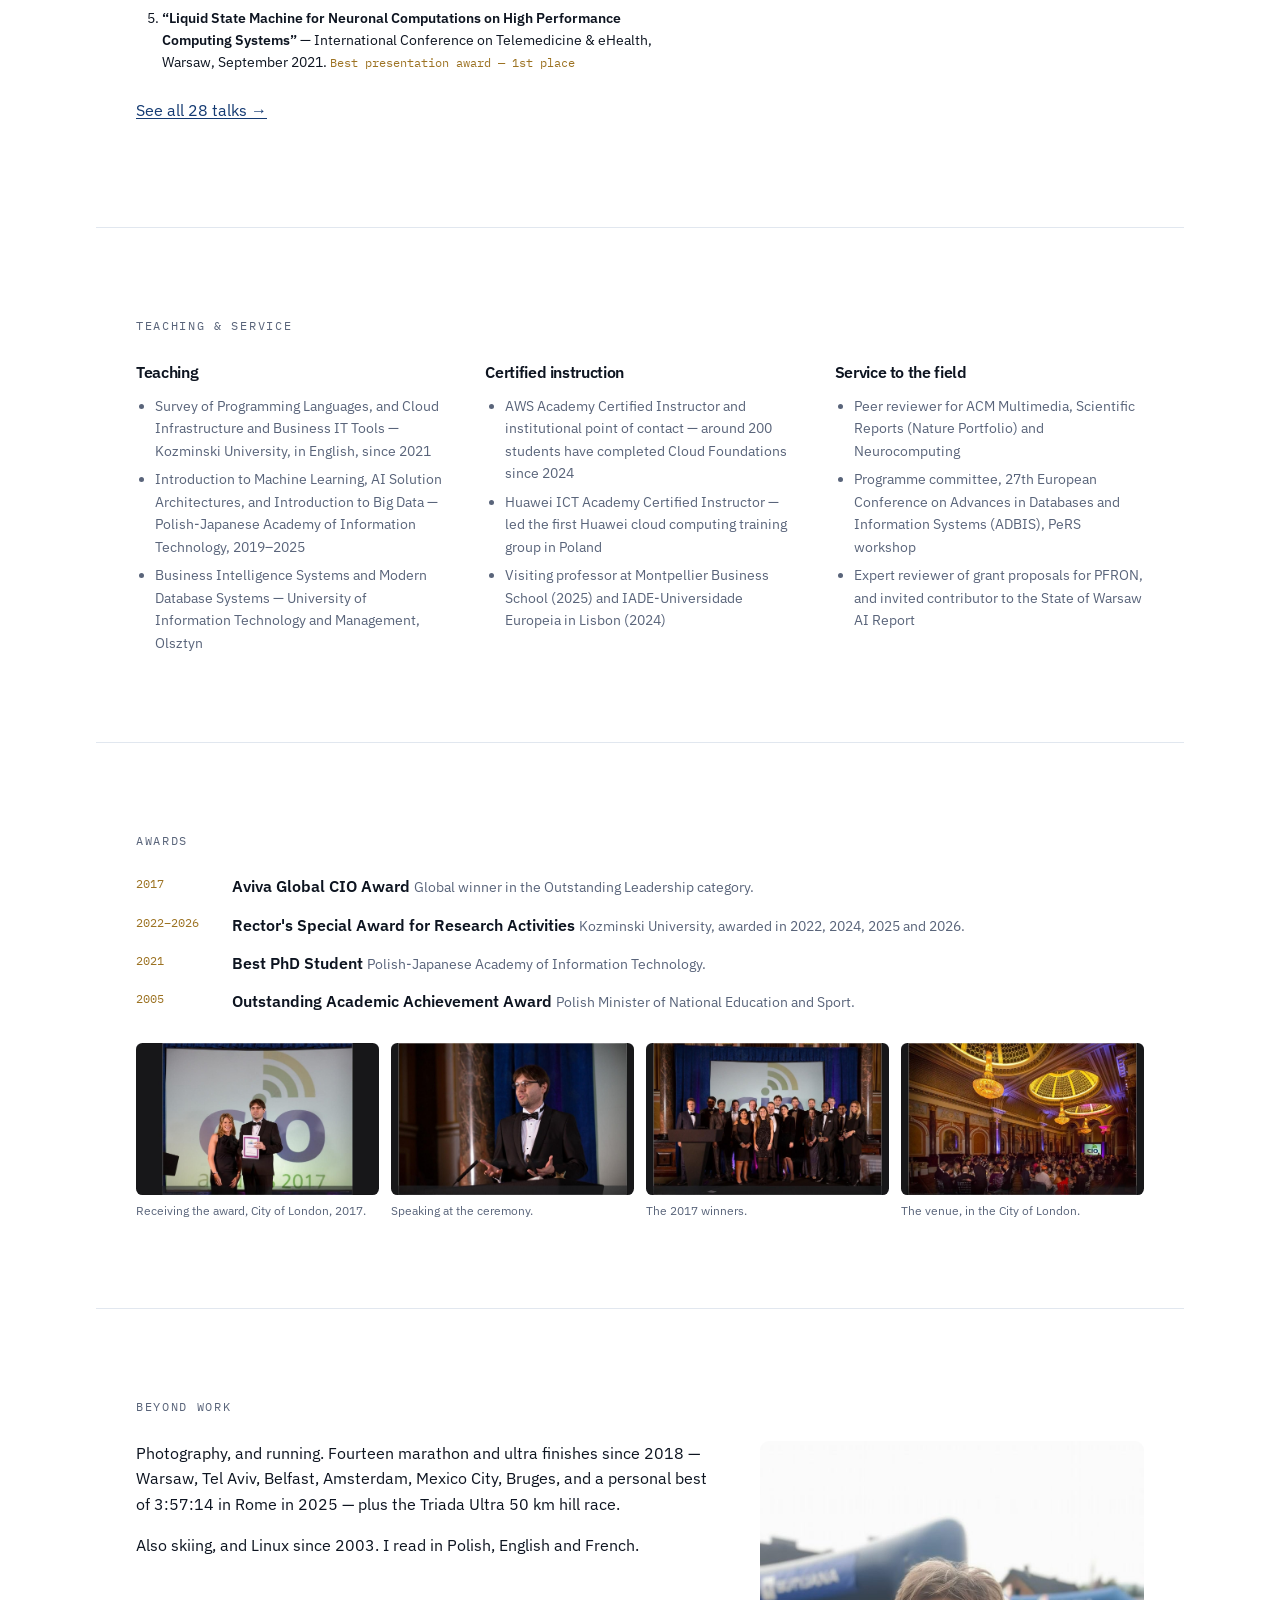
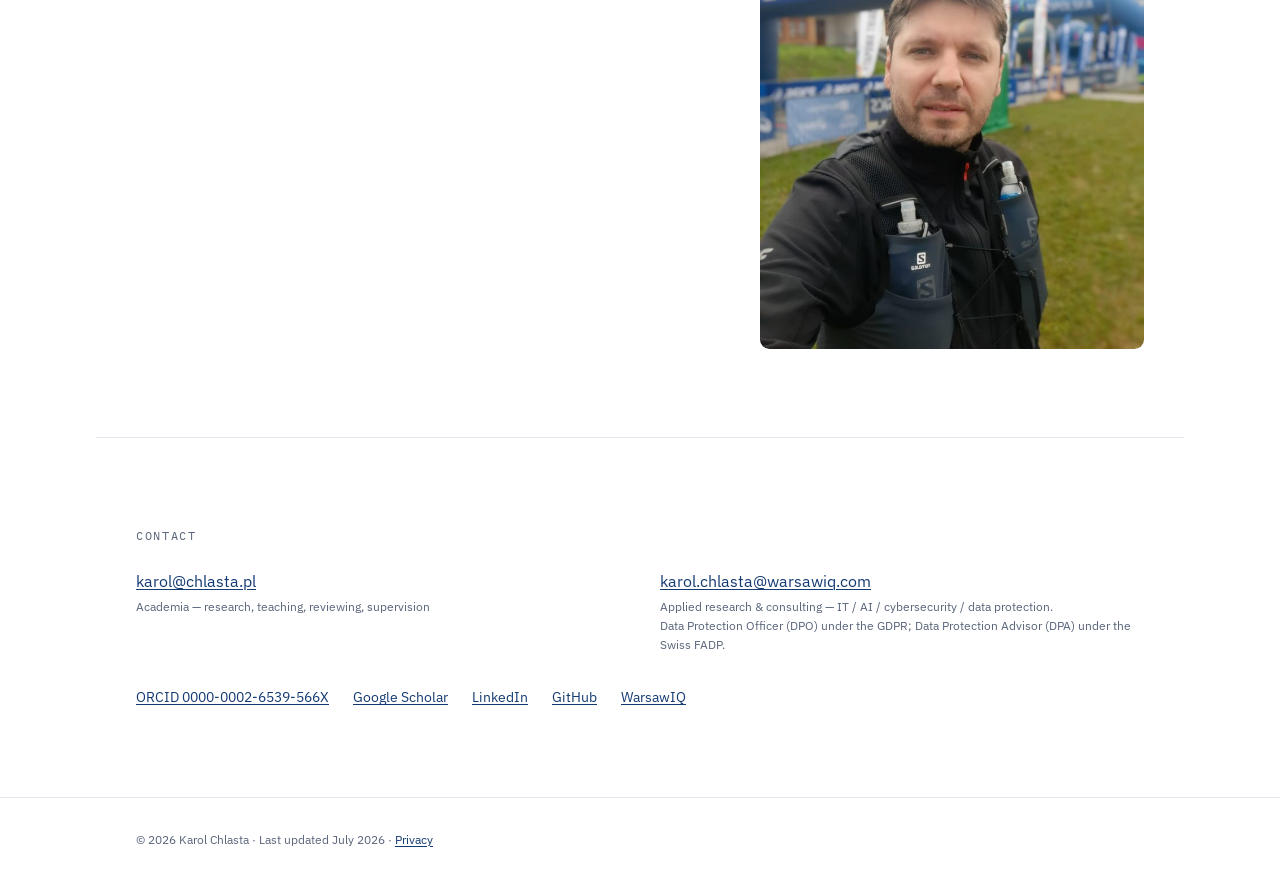
==== commit 7547a596: "Add Polish and French versions of the site Full translations of the home, publications and privacy p" ====
--- a/index.html
+++ b/index.html
@@ -1,11 +1,15 @@
 <!doctype html>
-<html lang="en">
+<html lang="en-GB">
 <head>
 <meta charset="utf-8">
 <meta name="viewport" content="width=device-width, initial-scale=1">
 <title>Karol Chlasta — AI research and security governance</title>
 <meta name="description" content="Karol Chlasta, PhD — Assistant Professor at Kozminski University and Head of Data Governance &amp; Compliance at Wyden. Machine learning on human signals, and the governance that makes it safe to deploy.">
 <link rel="canonical" href="https://karol.chlasta.pl/">
+<link rel="alternate" hreflang="en" href="https://karol.chlasta.pl/">
+<link rel="alternate" hreflang="pl" href="https://karol.chlasta.pl/pl/">
+<link rel="alternate" hreflang="fr" href="https://karol.chlasta.pl/fr/">
+<link rel="alternate" hreflang="x-default" href="https://karol.chlasta.pl/">
 <link rel="icon" href="/favicon.ico">
 <link rel="apple-touch-icon" href="/assets/img/icon-180.png">
 <link rel="manifest" href="/manifest.json">
@@ -16,6 +20,9 @@
 <meta property="og:description" content="Assistant Professor at Kozminski University. Head of Data Governance &amp; Compliance at Wyden. 19 publications, 28 conference talks.">
 <meta property="og:image" content="https://karol.chlasta.pl/assets/img/og-card.jpg">
 <meta property="og:url" content="https://karol.chlasta.pl/">
+<meta property="og:locale" content="en_GB">
+<meta property="og:locale:alternate" content="pl_PL">
+<meta property="og:locale:alternate" content="fr_FR">
 <meta name="twitter:card" content="summary_large_image">
 <meta name="twitter:image" content="https://karol.chlasta.pl/assets/img/og-card.jpg">
 
@@ -24,57 +31,91 @@
 <script type="application/ld+json">
 {
   "@context": "https://schema.org",
-  "@type": "Person",
-  "name": "Karol Chlasta",
-  "honorificPrefix": "PhD",
-  "url": "https://karol.chlasta.pl/",
-  "image": "https://karol.chlasta.pl/assets/img/portrait-hero.jpg",
-  "jobTitle": [
-    "Assistant Professor",
-    "Head of Data Governance and Compliance",
-    "Data Protection Advisor",
-    "Data Protection Officer"
-  ],
-  "email": "mailto:karol@chlasta.pl",
-  "address": { "@type": "PostalAddress", "addressLocality": "Warsaw", "addressCountry": "PL" },
-  "identifier": {
-    "@type": "PropertyValue",
-    "propertyID": "ORCID",
-    "value": "https://orcid.org/0000-0002-6539-566X"
-  },
-  "affiliation": [
+  "@graph": [
     {
-      "@type": "Organization",
-      "name": "Kozminski University",
-      "department": [
-        { "@type": "Organization", "name": "Institute of Computer Science" },
-        { "@type": "Organization", "name": "Department of Management in Networked and Digital Societies (MiNDS)" }
+      "@type": "WebPage",
+      "@id": "https://karol.chlasta.pl/#webpage",
+      "url": "https://karol.chlasta.pl/",
+      "inLanguage": "en-GB",
+      "mainEntity": { "@id": "https://karol.chlasta.pl/#person" }
+    },
+    {
+      "@type": "Person",
+      "@id": "https://karol.chlasta.pl/#person",
+      "name": "Karol Chlasta",
+      "honorificPrefix": "PhD",
+      "url": "https://karol.chlasta.pl/",
+      "image": "https://karol.chlasta.pl/assets/img/portrait-hero.jpg",
+      "jobTitle": [
+        "Assistant Professor",
+        "Head of Data Governance and Compliance",
+        "Data Protection Advisor",
+        "Data Protection Officer"
+      ],
+      "email": "mailto:karol@chlasta.pl",
+      "address": { "@type": "PostalAddress", "addressLocality": "Warsaw", "addressCountry": "PL" },
+      "identifier": {
+        "@type": "PropertyValue",
+        "propertyID": "ORCID",
+        "value": "https://orcid.org/0000-0002-6539-566X"
+      },
+      "affiliation": [
+        {
+          "@type": "Organization",
+          "name": "Kozminski University",
+          "department": [
+            { "@type": "Organization", "name": "Institute of Computer Science" },
+            { "@type": "Organization", "name": "Department of Management in Networked and Digital Societies (MiNDS)" }
+          ]
+        },
+        { "@type": "Organization", "name": "Wyden AG" },
+        { "@type": "Organization", "name": "WarsawIQ" }
+      ],
+      "alumniOf": [
+        { "@type": "CollegeOrUniversity", "name": "Polish-Japanese Academy of Information Technology" },
+        { "@type": "CollegeOrUniversity", "name": "University College Dublin" },
+        { "@type": "CollegeOrUniversity", "name": "Warsaw University of Technology" },
+        { "@type": "CollegeOrUniversity", "name": "Cracow University of Economics" }
+      ],
+      "knowsAbout": [
+        "Machine learning", "Speech processing", "Cybersecurity",
+        "Data governance", "Spiking neural networks", "Eye tracking"
+      ],
+      "sameAs": [
+        "https://orcid.org/0000-0002-6539-566X",
+        "https://scholar.google.com/citations?user=uaK9co0AAAAJ",
+        "https://www.linkedin.com/in/karolchlasta",
+        "https://github.com/KarolChlasta",
+        "https://warsawiq.com"
       ]
-    },
-    { "@type": "Organization", "name": "Wyden AG" },
-    { "@type": "Organization", "name": "WarsawIQ" }
-  ],
-  "alumniOf": [
-    { "@type": "CollegeOrUniversity", "name": "Polish-Japanese Academy of Information Technology" },
-    { "@type": "CollegeOrUniversity", "name": "University College Dublin" },
-    { "@type": "CollegeOrUniversity", "name": "Warsaw University of Technology" },
-    { "@type": "CollegeOrUniversity", "name": "Cracow University of Economics" }
-  ],
-  "knowsAbout": [
-    "Machine learning", "Speech processing", "Cybersecurity",
-    "Data governance", "Spiking neural networks", "Eye tracking"
-  ],
-  "sameAs": [
-    "https://orcid.org/0000-0002-6539-566X",
-    "https://scholar.google.com/citations?user=uaK9co0AAAAJ",
-    "https://www.linkedin.com/in/karolchlasta",
-    "https://github.com/KarolChlasta",
-    "https://warsawiq.com"
+    }
   ]
 }
 </script>
 </head>
 <body>
+<svg width="0" height="0" style="position:absolute" aria-hidden="true" focusable="false">
+  <symbol id="f-pl" viewBox="0 0 21 15">
+    <rect width="21" height="15" fill="#fff"/>
+    <rect y="7.5" width="21" height="7.5" fill="#d4213d"/>
+  </symbol>
+  <symbol id="f-fr" viewBox="0 0 21 15">
+    <rect width="21" height="15" fill="#fff"/>
+    <rect width="7" height="15" fill="#002395"/>
+    <rect x="14" width="7" height="15" fill="#ed2939"/>
+  </symbol>
+  <symbol id="f-gb" viewBox="0 0 60 30">
+    <clipPath id="gb-a"><path d="M0,0 v30 h60 v-30 z"/></clipPath>
+    <clipPath id="gb-b"><path d="M30,15 h30 v15 z v15 h-30 z h-30 v-15 z v-15 h30 z"/></clipPath>
+    <g clip-path="url(#gb-a)">
+      <path d="M0,0 v30 h60 v-30 z" fill="#012169"/>
+      <path d="M0,0 L60,30 M60,0 L0,30" stroke="#fff" stroke-width="6"/>
+      <path d="M0,0 L60,30 M60,0 L0,30" clip-path="url(#gb-b)" stroke="#c8102e" stroke-width="4"/>
+      <path d="M30,0 v30 M0,15 h60" stroke="#fff" stroke-width="10"/>
+      <path d="M30,0 v30 M0,15 h60" stroke="#c8102e" stroke-width="6"/>
+    </g>
+  </symbol>
+</svg>
 <a class="skip" href="#main">Skip to content</a>
 
 <nav class="nav" aria-label="Primary">
@@ -88,7 +129,17 @@
       <li><a href="#about">About</a></li>
       <li><a href="#contact">Contact</a></li>
     </ul>
-    <button class="theme-toggle" type="button" hidden>Dark</button>
+    <div class="nav-right">
+      <div class="lang">
+        <a href="/pl/" hreflang="pl" lang="pl" title="Polski"><svg class="flag"><use href="#f-pl"/></svg><span class="sr">Polski</span></a>
+        <a href="/" hreflang="en" lang="en" title="English" aria-current="true"><svg class="flag"><use href="#f-gb"/></svg><span class="sr">English</span></a>
+        <a href="/fr/" hreflang="fr" lang="fr" title="Français"><svg class="flag"><use href="#f-fr"/></svg><span class="sr">Français</span></a>
+      </div>
+      <button class="theme-toggle" type="button" hidden
+              data-label-dark="Dark" data-label-light="Light"
+              data-aria-dark="Switch to dark theme"
+              data-aria-light="Switch to light theme">Dark</button>
+    </div>
   </div>
 </nav>
 
@@ -350,7 +401,7 @@
         <time>2005</time>
         <div>
           <strong>Outstanding Academic Achievement Award</strong>
-          <span>Polish Minister of Higher Education.</span>
+          <span>Polish Minister of National Education and Sport.</span>
         </div>
       </li>
     </ul>
@@ -359,7 +410,7 @@
       <figure>
         <img src="/assets/img/award-cio-5.jpg" width="1200" height="750" loading="lazy" decoding="async"
              alt="Karol Chlasta on stage holding his certificate beside the host, in front of a screen reading CIO awards 2017">
-        <figcaption>Receiving the award, London, 2017.</figcaption>
+        <figcaption>Receiving the award, City of London, 2017.</figcaption>
       </figure>
       <figure>
         <img src="/assets/img/award-cio-6.jpg" width="1200" height="750" loading="lazy" decoding="async"
@@ -374,7 +425,7 @@
       <figure>
         <img src="/assets/img/award-cio-3.jpg" width="1200" height="750" loading="lazy" decoding="async"
              alt="Wide view of the gilded domed banqueting hall with guests seated at round tables">
-        <figcaption>The venue.</figcaption>
+        <figcaption>The venue, in the City of London.</figcaption>
       </figure>
     </div>
   </section>
--- a/assets/css/site.css
+++ b/assets/css/site.css
@@ -113,6 +113,7 @@
   --hair: #e1e7ef;
   --navy: #143a72;
   --gold: #9c7222;
+  --flagline: rgba(13, 20, 32, 0.2);
 
   --sans: "IBM Plex Sans", -apple-system, BlinkMacSystemFont, "Segoe UI", Roboto, sans-serif;
   --serif: "Source Serif 4", Georgia, "Times New Roman", serif;
@@ -141,6 +142,7 @@
     --hair: #222c39;
     --navy: #86abe9;
     --gold: #d3a24a;
+    --flagline: rgba(230, 234, 241, 0.3);
   }
 }
 
@@ -152,6 +154,7 @@
   --hair: #222c39;
   --navy: #86abe9;
   --gold: #d3a24a;
+  --flagline: rgba(230, 234, 241, 0.3);
 }
 
 :root[data-theme="light"] {
@@ -162,6 +165,7 @@
   --hair: #e1e7ef;
   --navy: #143a72;
   --gold: #9c7222;
+  --flagline: rgba(13, 20, 32, 0.2);
 }
 
 /* --- focus --------------------------------------------------------------- */
@@ -274,6 +278,52 @@
 }
 .theme-toggle:hover { color: var(--ink); }
 
+/* --- language switcher ---------------------------------------------------- */
+
+.nav-right { display: flex; align-items: center; gap: 0.75rem; }
+
+/* Three plain links. No JavaScript: the language lives in the URL, so the
+   control works with scripting off and is followed by search engines. */
+.lang { display: flex; align-items: center; gap: 0.1rem; }
+.lang a {
+  display: flex;
+  align-items: center;
+  justify-content: center;
+  /* 1.75rem = 28px. WCAG 2.2 SC 2.5.8 asks for 24px; the flag itself is
+     21 x 15, which would be an unreachable target on a phone. */
+  min-width: 1.75rem;
+  min-height: 1.75rem;
+  border-radius: 0.3rem;
+  opacity: 0.5;
+  transition: opacity 140ms ease;
+}
+.lang a:hover, .lang a:focus-visible, .lang a[aria-current="true"] { opacity: 1; }
+.lang .flag {
+  display: block;
+  width: 1.3125rem;
+  height: 0.9375rem;
+  border-radius: 0.1rem;
+  /* Without this the white half of the Polish flag vanishes on the light
+     nav bar, and the navy of the Union Jack vanishes on the dark one. */
+  outline: 1px solid var(--flagline);
+  outline-offset: -1px;
+}
+/* The inner ring is paper-coloured, so the marker reads on both themes. */
+.lang a[aria-current="true"] .flag {
+  box-shadow: 0 0 0 2px var(--paper), 0 0 0 3.5px var(--navy);
+}
+
+/* Visible only to a screen reader. Unlike .skip this never returns on
+   focus — the language names are permanent alternative text. */
+.sr {
+  position: absolute;
+  width: 1px;
+  height: 1px;
+  overflow: hidden;
+  clip: rect(0 0 0 0);
+  white-space: nowrap;
+}
+
 /* --- hero ---------------------------------------------------------------- */
 
 .hero {
@@ -459,6 +509,7 @@
 
 @media (prefers-reduced-motion: reduce) {
   html { scroll-behavior: auto; }
+  .lang a { transition: none; }
 }
 
 @media (prefers-reduced-motion: no-preference) {
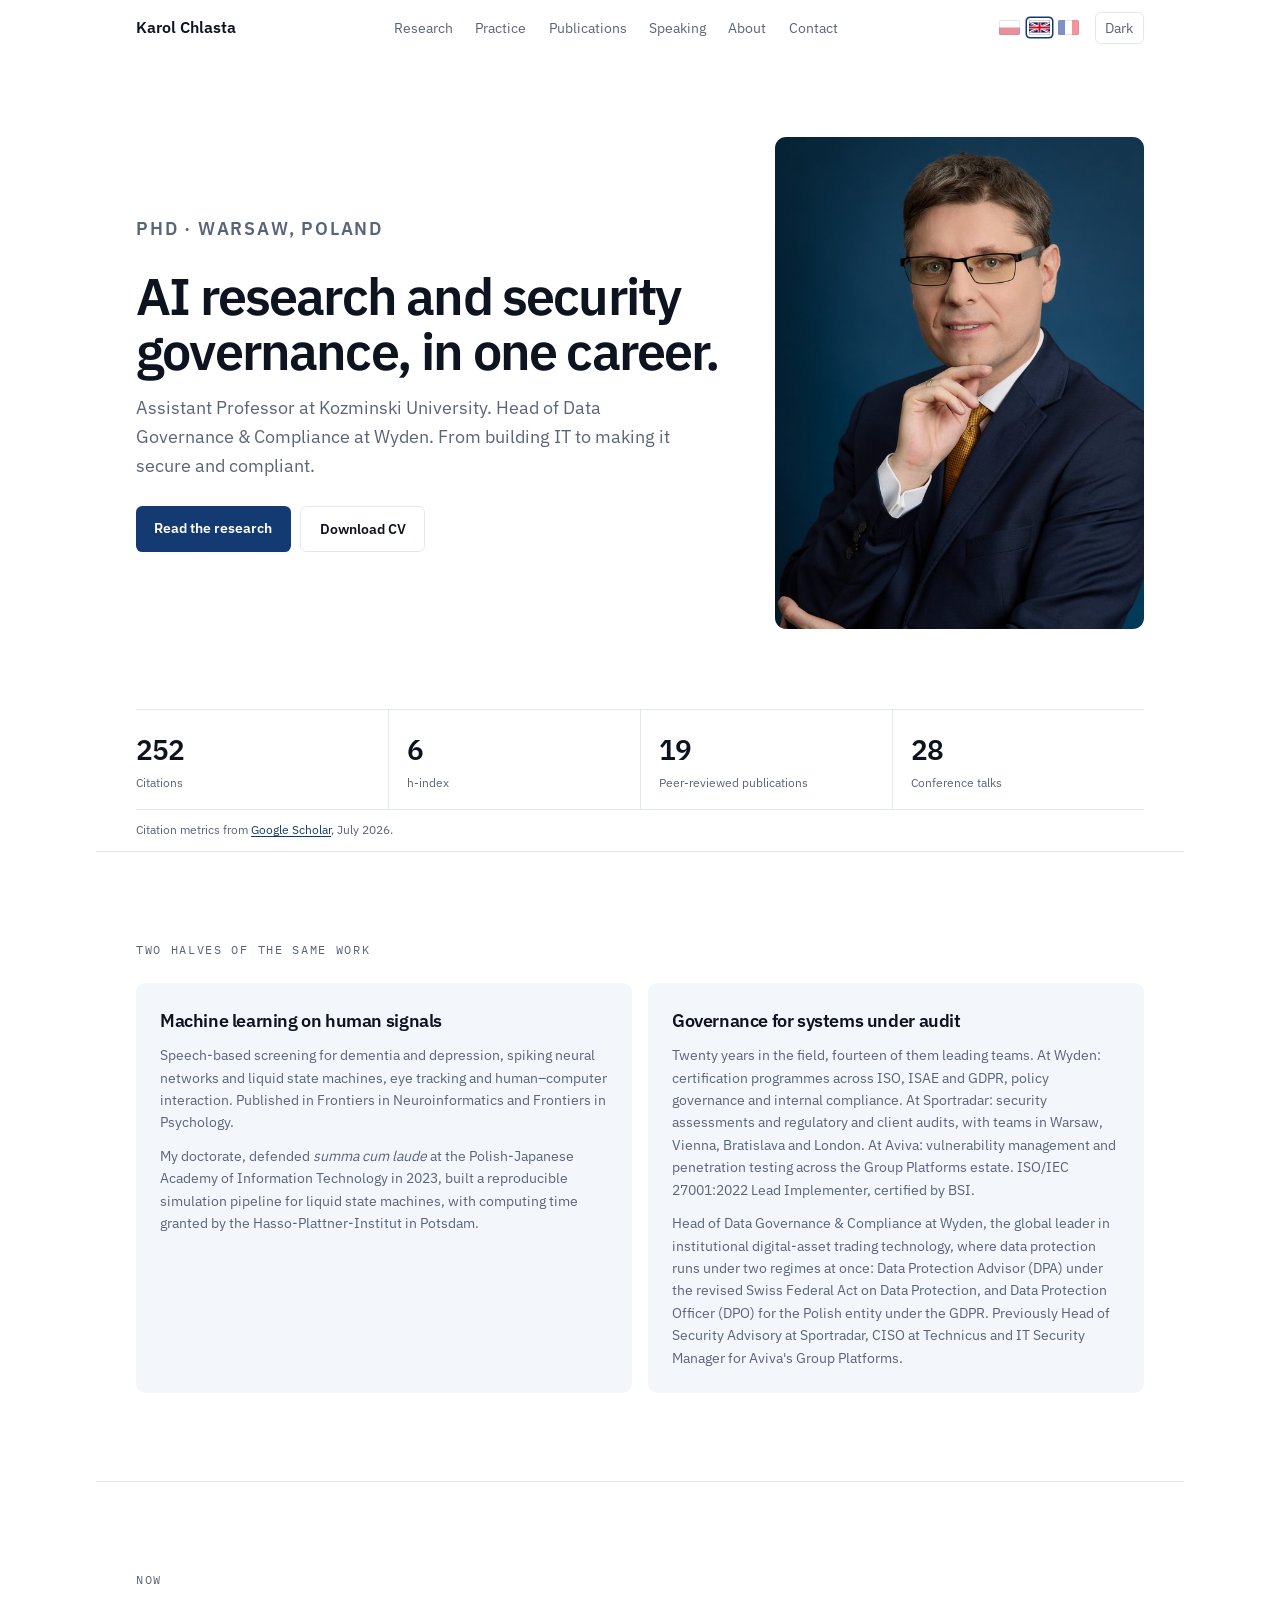
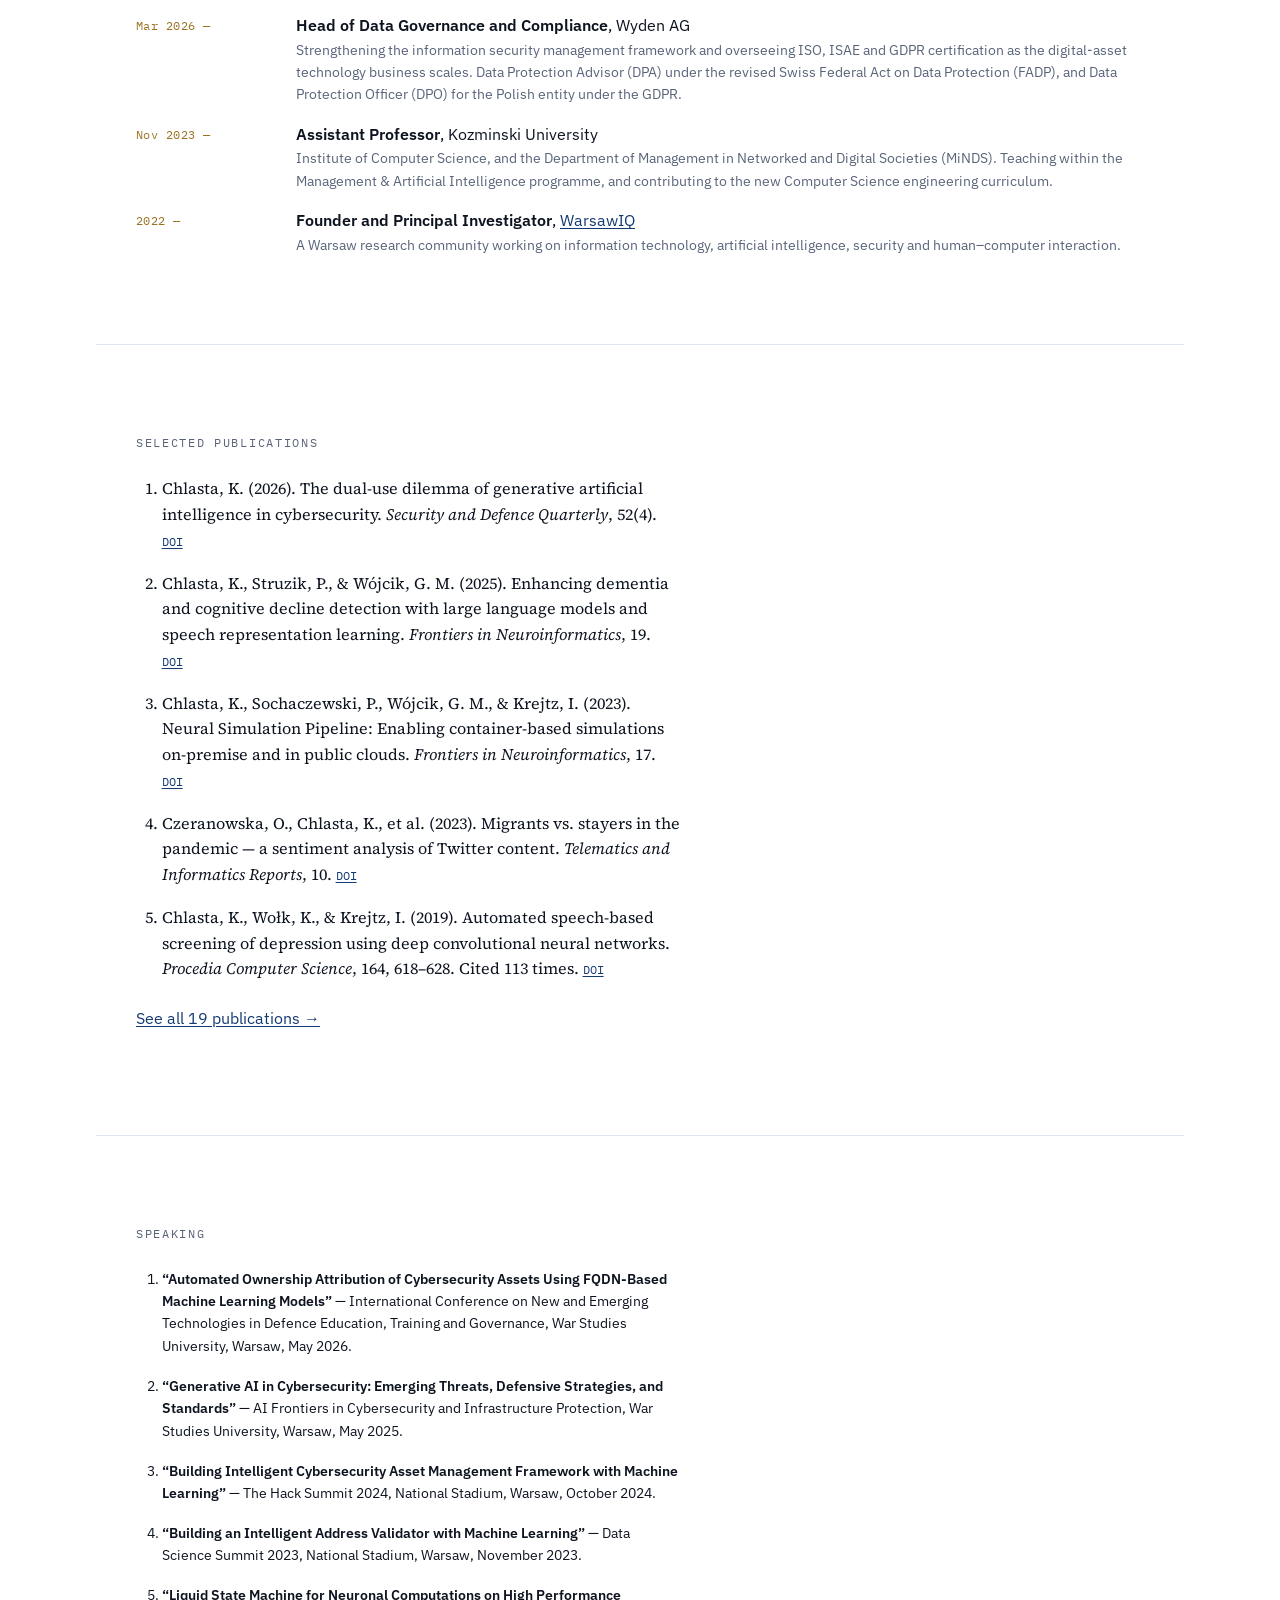
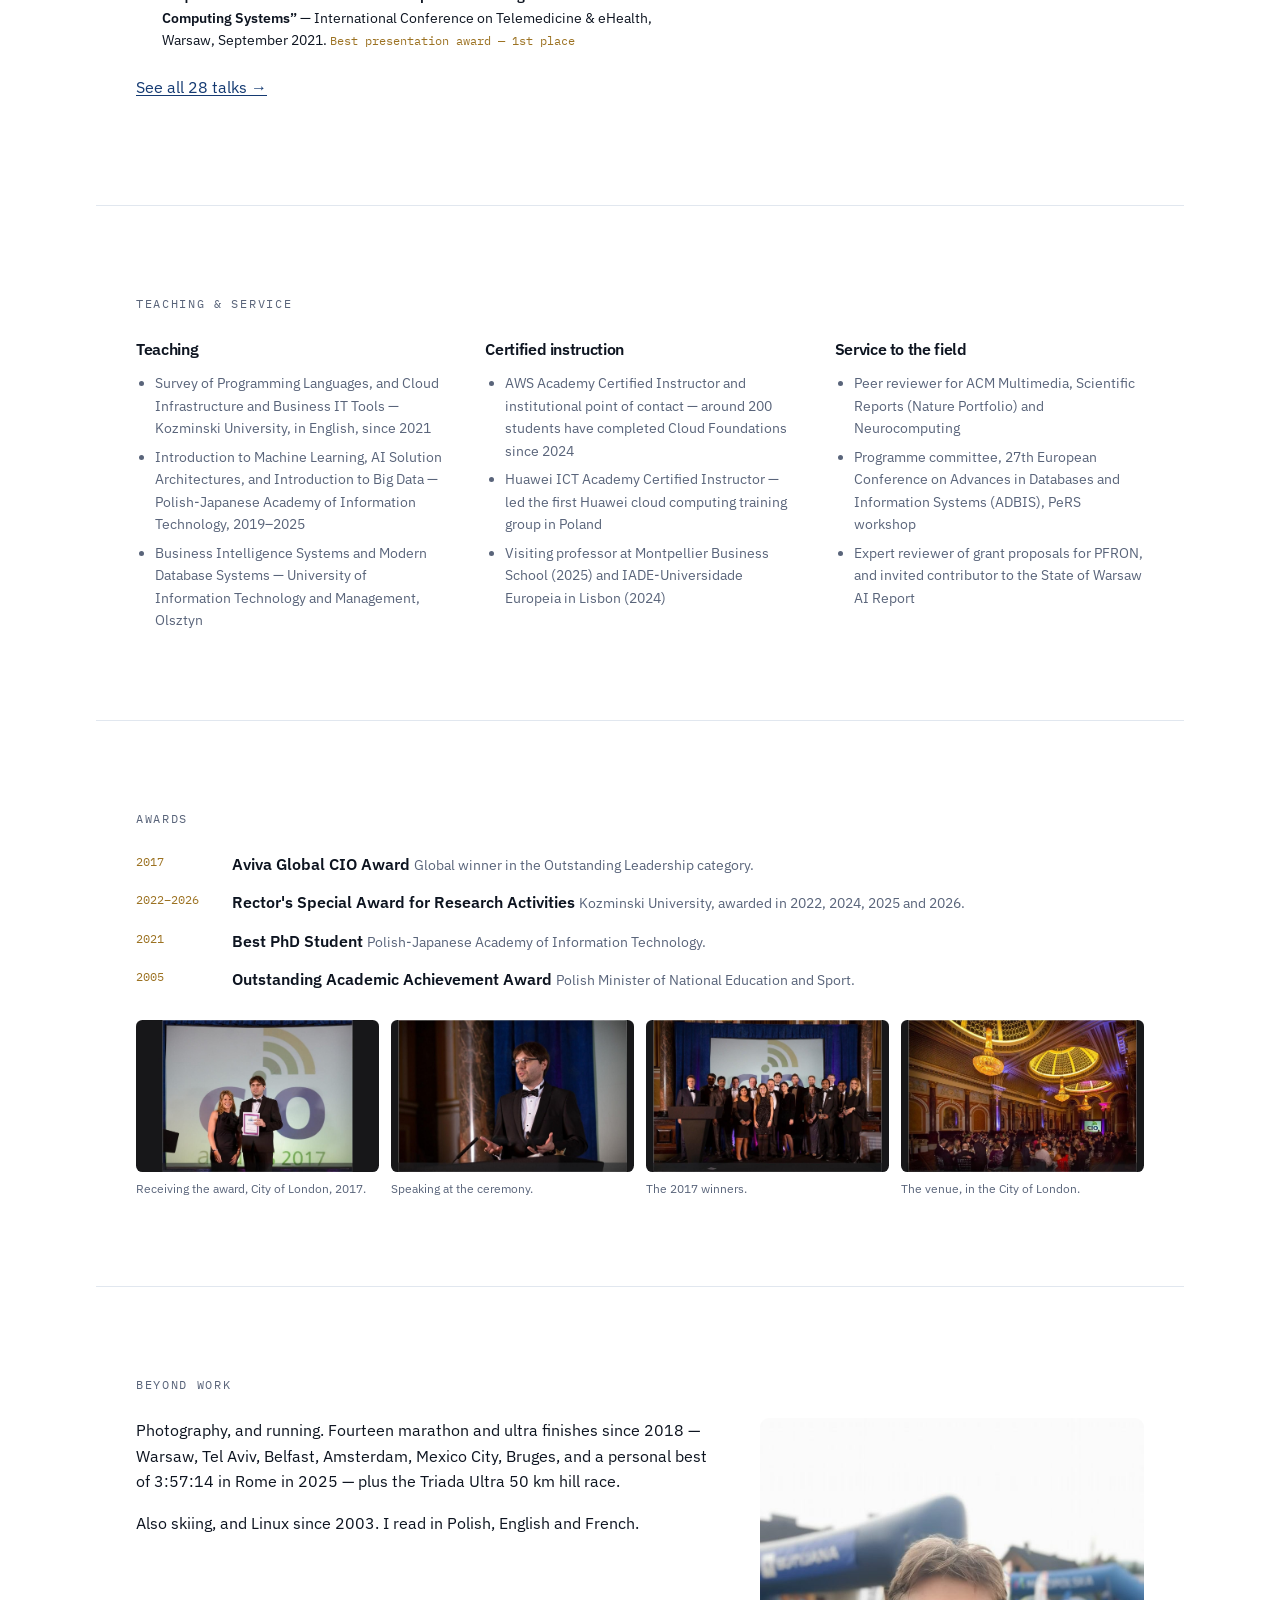
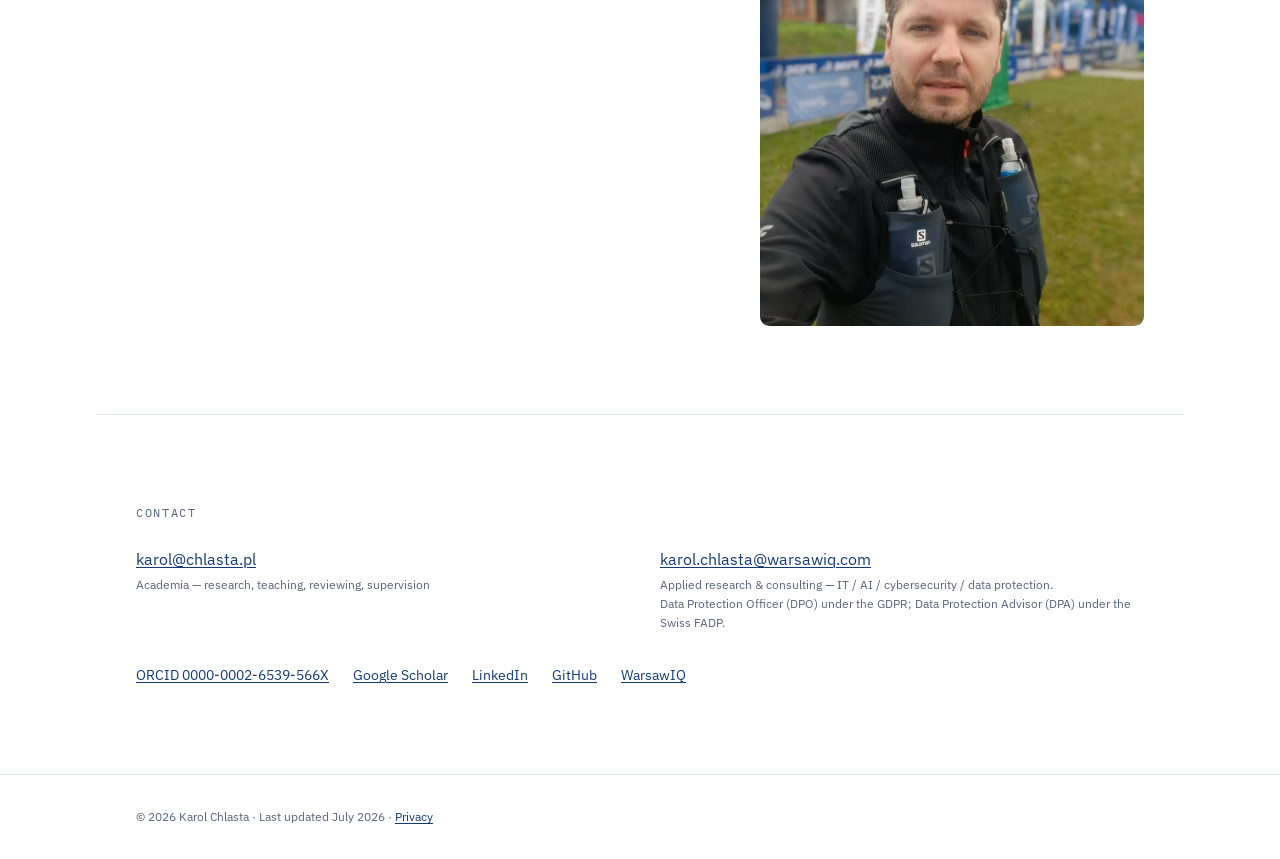
==== commit 5fb2e721: "Open the English and French heroes with the practice line and unduplicate the pillars" ====
--- a/index.html
+++ b/index.html
@@ -151,8 +151,8 @@
       <p class="eyebrow rise">PhD · Warsaw, Poland</p>
       <h1 class="rise">AI research and security governance, in one career.</h1>
       <p class="rise">Assistant Professor at Kozminski University. Head of Data
-        Governance &amp; Compliance at Wyden. Twenty years spent moving ideas
-        from a paper into systems that survive an audit.</p>
+        Governance &amp; Compliance at Wyden. From building IT to making it
+        secure and compliant.</p>
       <div class="cta rise">
         <a class="btn" href="/publications/">Read the research</a>
         <a class="btn btn--ghost" href="/assets/cv/karol-chlasta-cv-academic.pdf">Download CV</a>
@@ -197,8 +197,8 @@
       </article>
       <article class="pill" id="practice">
         <h3>Governance for systems under audit</h3>
-        <p>From building IT to making it secure and compliant: twenty years in
-          the field, fourteen of them leading teams. At Wyden:
+        <p>Twenty years in the field, fourteen of them leading teams.
+          At Wyden:
           certification programmes across ISO, ISAE and GDPR, policy governance
           and internal compliance. At Sportradar: security assessments and
           regulatory and client audits, with teams in Warsaw, Vienna, Bratislava
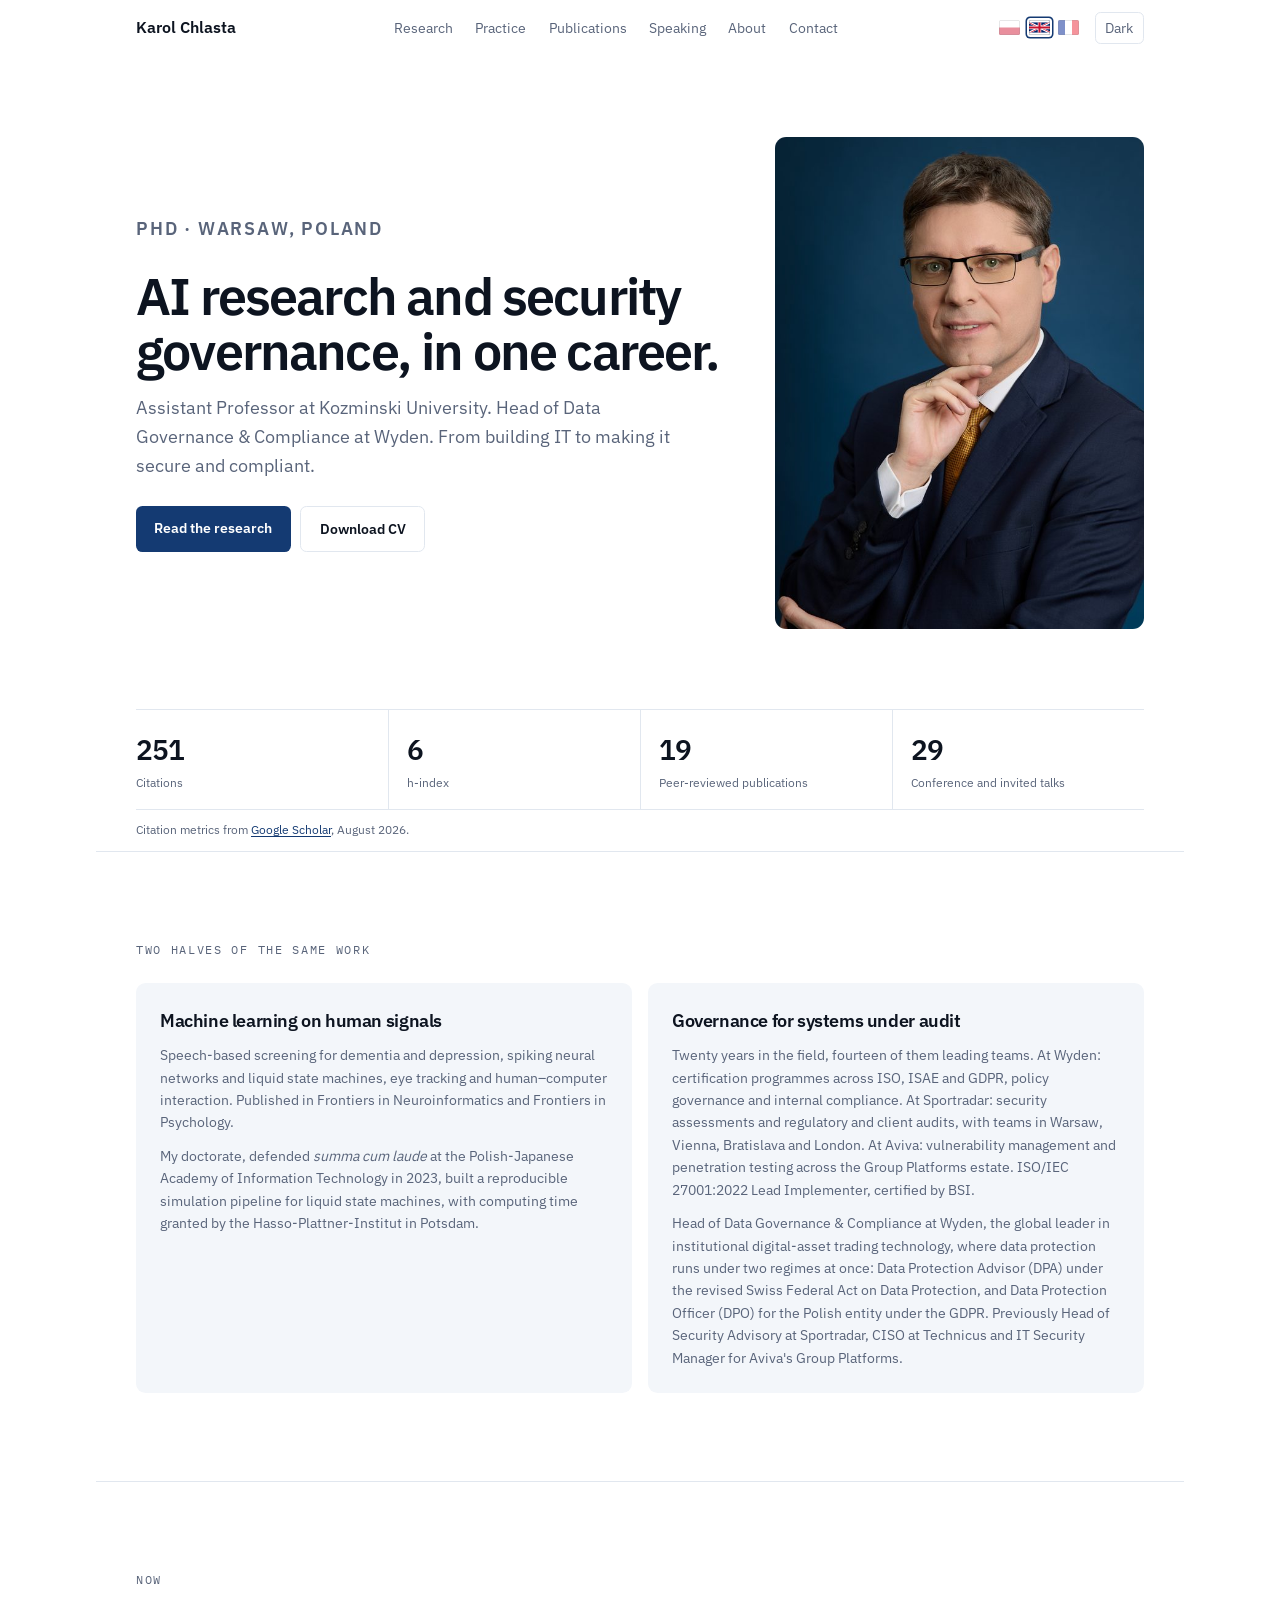
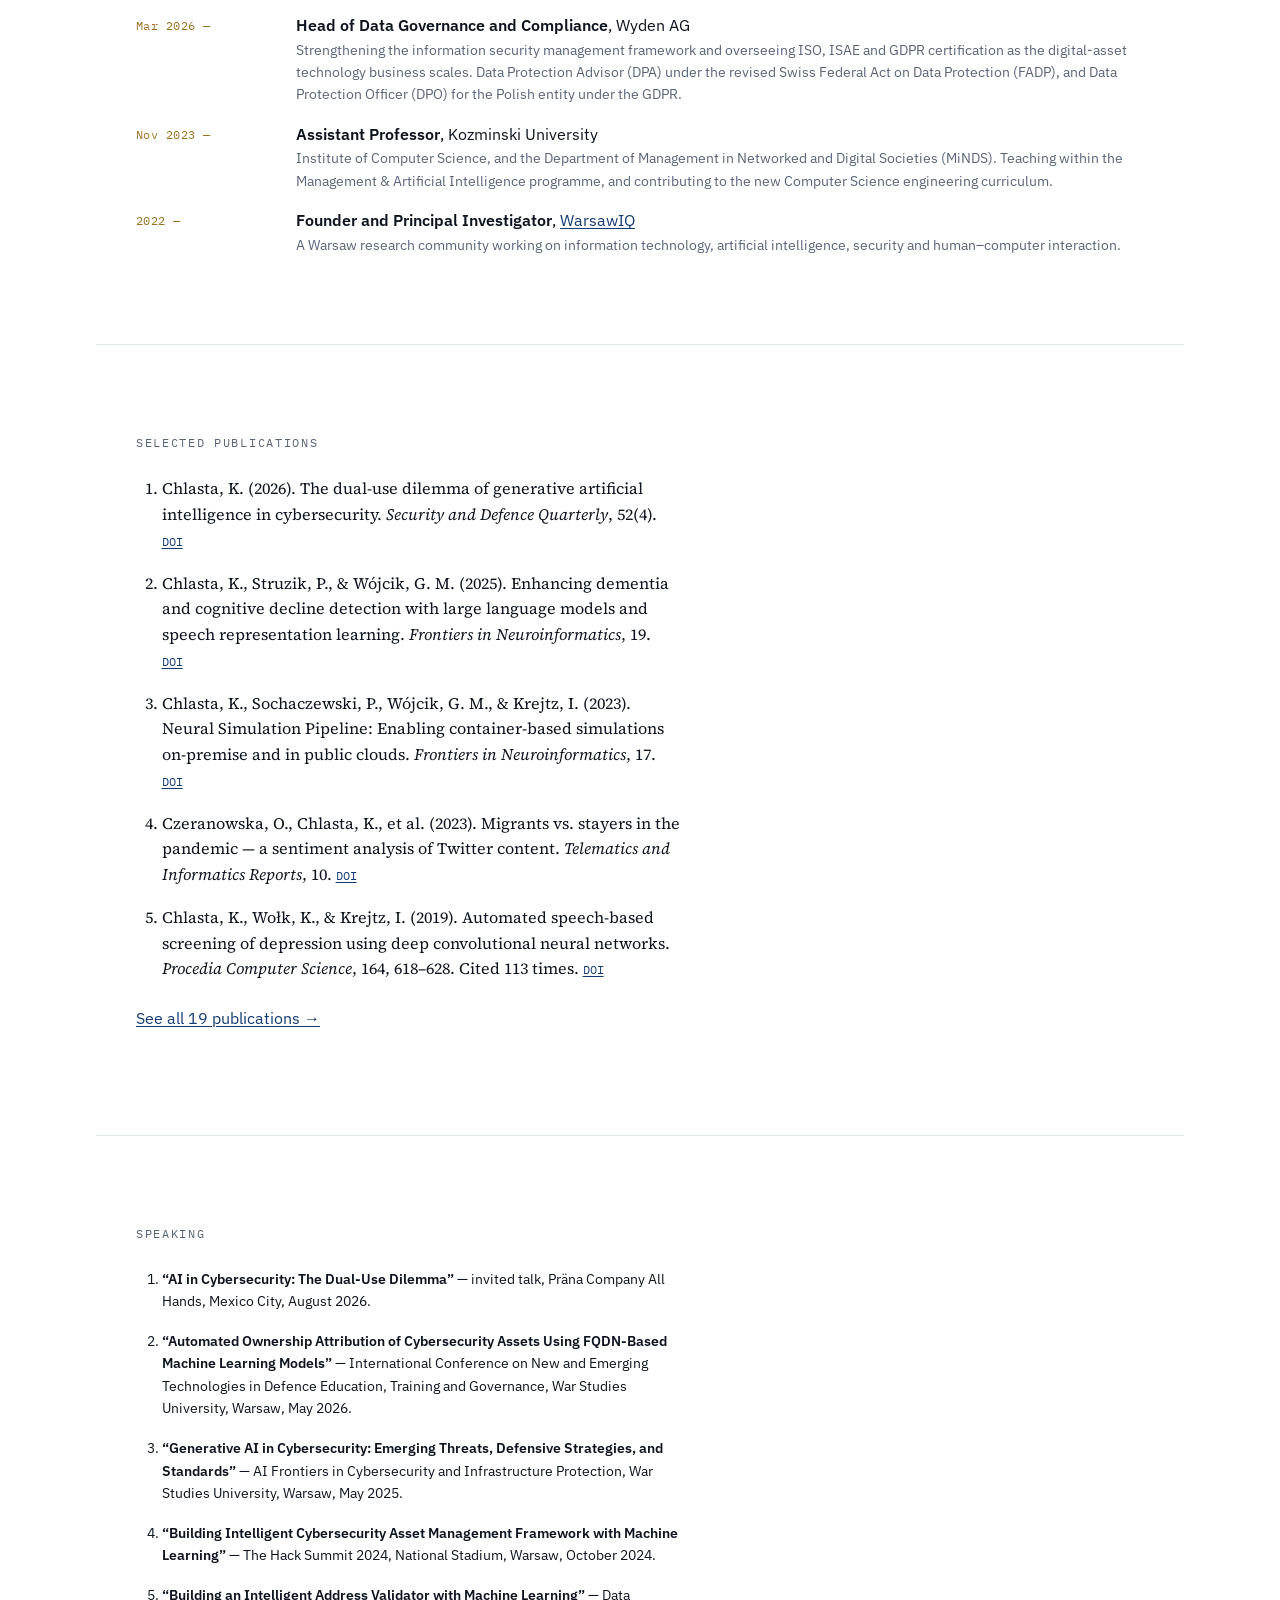
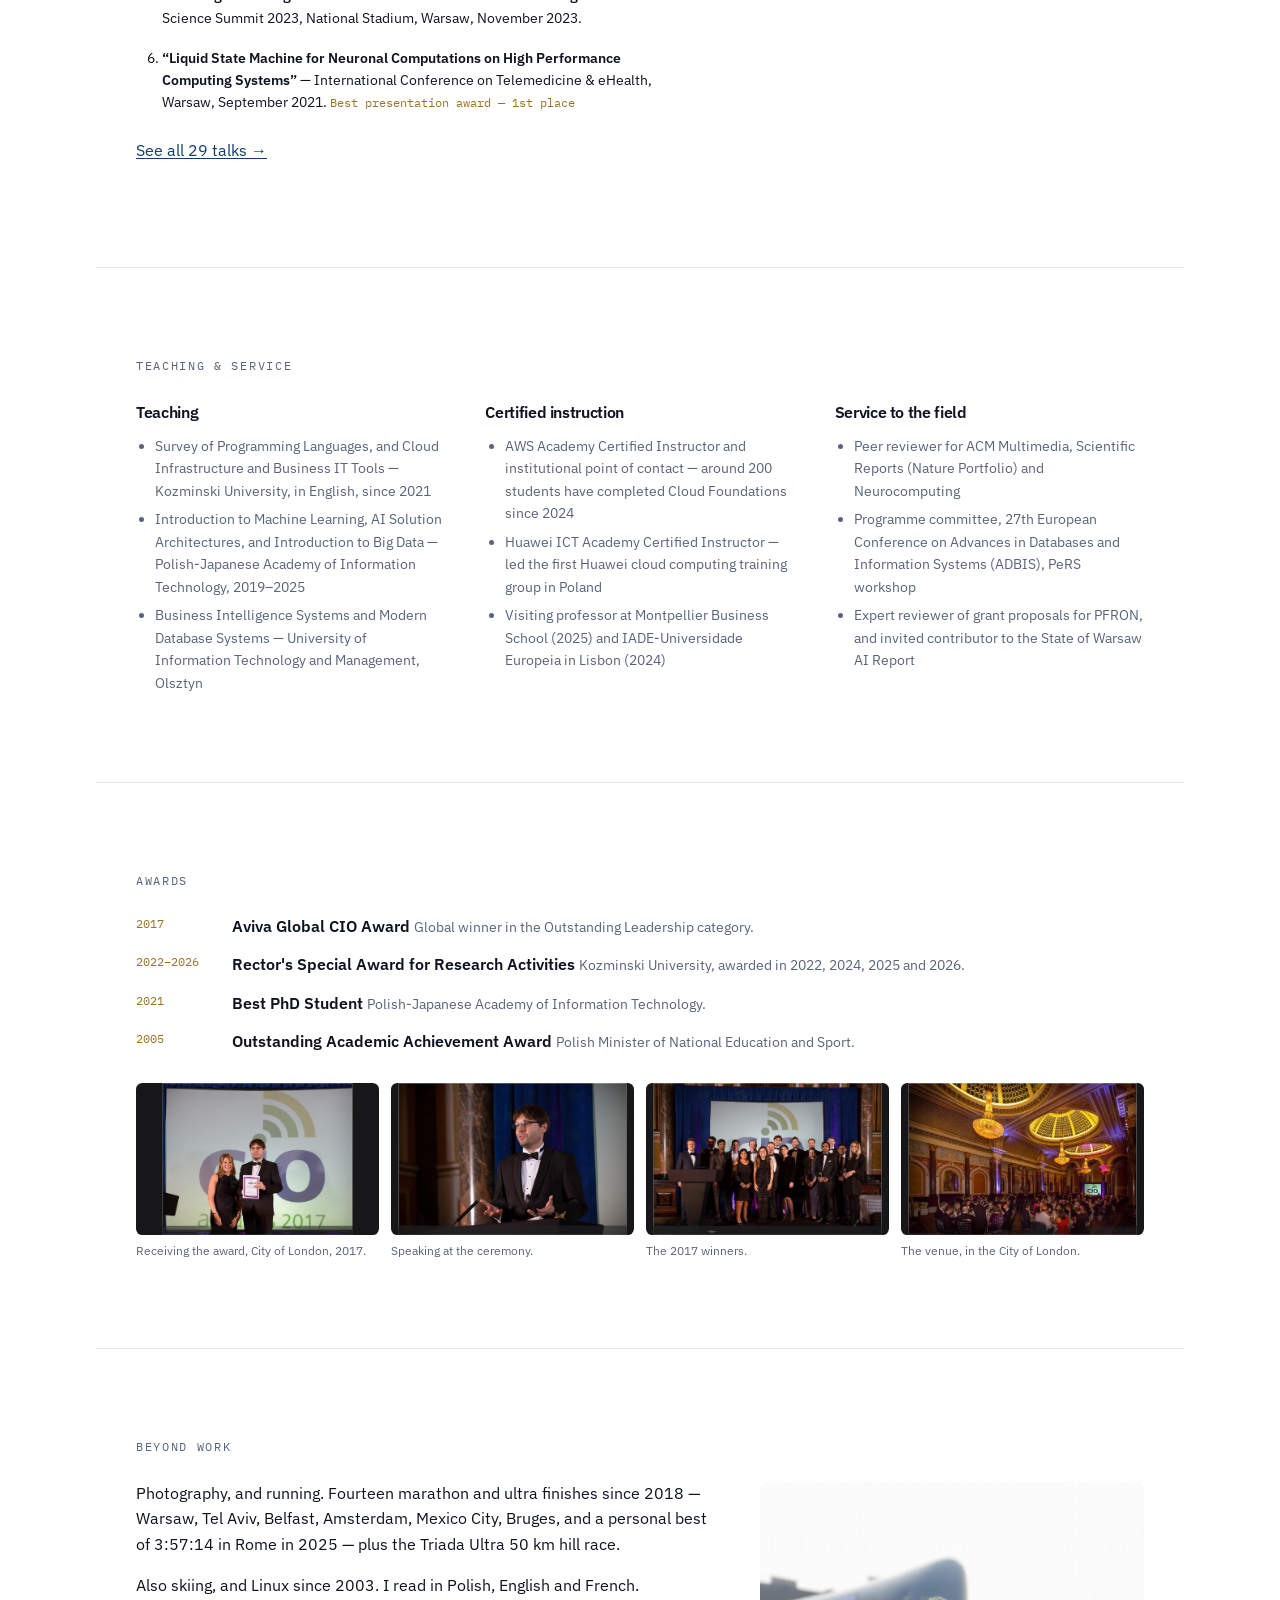
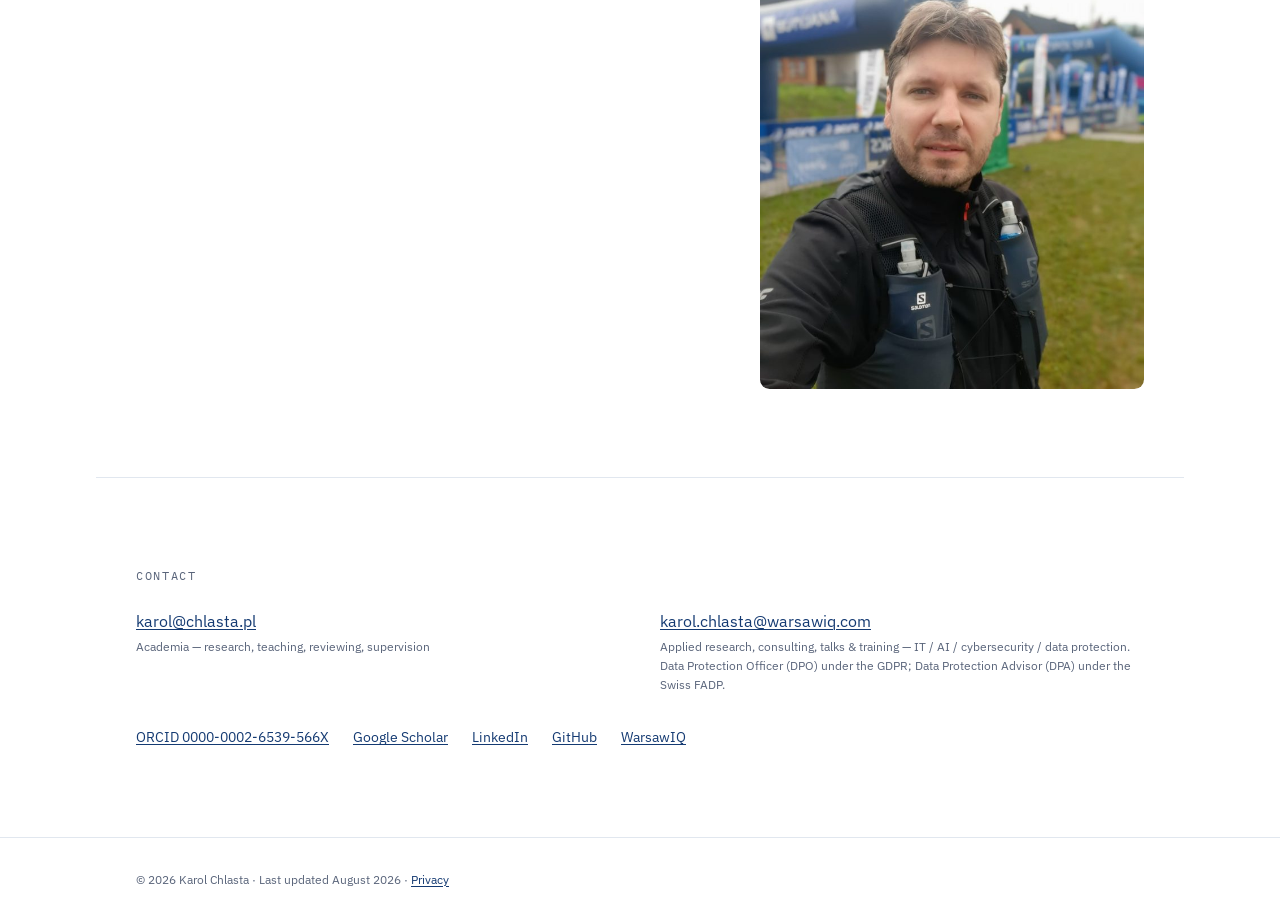
==== commit 3092d3b2: "Sync the site with the 2026.08.25 CV - Add the Präna Company All Hands invited talk (Mexico City, 10" ====
--- a/index.html
+++ b/index.html
@@ -17,7 +17,7 @@
 
 <meta property="og:type" content="profile">
 <meta property="og:title" content="Karol Chlasta — AI research and security governance">
-<meta property="og:description" content="Assistant Professor at Kozminski University. Head of Data Governance &amp; Compliance at Wyden. 19 publications, 28 conference talks.">
+<meta property="og:description" content="Assistant Professor at Kozminski University. Head of Data Governance &amp; Compliance at Wyden. 19 publications, 29 conference and invited talks.">
 <meta property="og:image" content="https://karol.chlasta.pl/assets/img/og-card.jpg">
 <meta property="og:url" content="https://karol.chlasta.pl/">
 <meta property="og:locale" content="en_GB">
@@ -168,15 +168,15 @@
   <!-- stats -->
   <section class="wrap" aria-label="At a glance">
     <dl class="stats">
-      <div><dt>252</dt><dd>Citations</dd></div>
+      <div><dt>251</dt><dd>Citations</dd></div>
       <div><dt>6</dt><dd>h-index</dd></div>
       <div><dt>19</dt><dd>Peer-reviewed publications</dd></div>
-      <div><dt>28</dt><dd>Conference talks</dd></div>
+      <div><dt>29</dt><dd>Conference and invited talks</dd></div>
     </dl>
     <p class="note" style="margin-top:0.6rem">
       Citation metrics from
       <a href="https://scholar.google.com/citations?user=uaK9co0AAAAJ">Google Scholar</a>,
-      July 2026.
+      August 2026.
     </p>
   </section>
 
@@ -300,6 +300,10 @@
     <h2 class="sechead">Speaking</h2>
     <ol class="talk-list">
       <li class="talk">
+        <strong>“AI in Cybersecurity: The Dual-Use Dilemma”</strong> — invited
+        talk, Präna Company All Hands, Mexico City, August 2026.
+      </li>
+      <li class="talk">
         <strong>“Automated Ownership Attribution of Cybersecurity Assets Using
         FQDN-Based Machine Learning Models”</strong> — International Conference
         on New and Emerging Technologies in Defence Education, Training and
@@ -327,7 +331,7 @@
         <span class="award">Best presentation award — 1st place</span>
       </li>
     </ol>
-    <p style="margin-top:1.5rem"><a href="/publications/#talks">See all 28 talks →</a></p>
+    <p style="margin-top:1.5rem"><a href="/publications/#talks">See all 29 talks →</a></p>
   </section>
 
   <!-- teaching and service -->
@@ -458,9 +462,10 @@
       </div>
       <div>
         <dt><a href="mailto:karol.chlasta@warsawiq.com">karol.chlasta@warsawiq.com</a></dt>
-        <dd>Applied research &amp; consulting — IT / AI / cybersecurity / data
-          protection.<br>Data Protection Officer (DPO) under the GDPR;
-          Data Protection Advisor (DPA) under the Swiss FADP.</dd>
+        <dd>Applied research, consulting, talks &amp; training — IT / AI /
+          cybersecurity / data protection.<br>Data Protection Officer (DPO)
+          under the GDPR; Data Protection Advisor (DPA) under the Swiss
+          FADP.</dd>
       </div>
     </dl>
 
@@ -476,7 +481,7 @@
 </main>
 
 <footer class="site">
-  <div class="wrap">© 2026 Karol Chlasta · Last updated July 2026 · <a href="/privacy/">Privacy</a></div>
+  <div class="wrap">© 2026 Karol Chlasta · Last updated August 2026 · <a href="/privacy/">Privacy</a></div>
 </footer>
 
 <script src="/assets/js/site.js" defer></script>
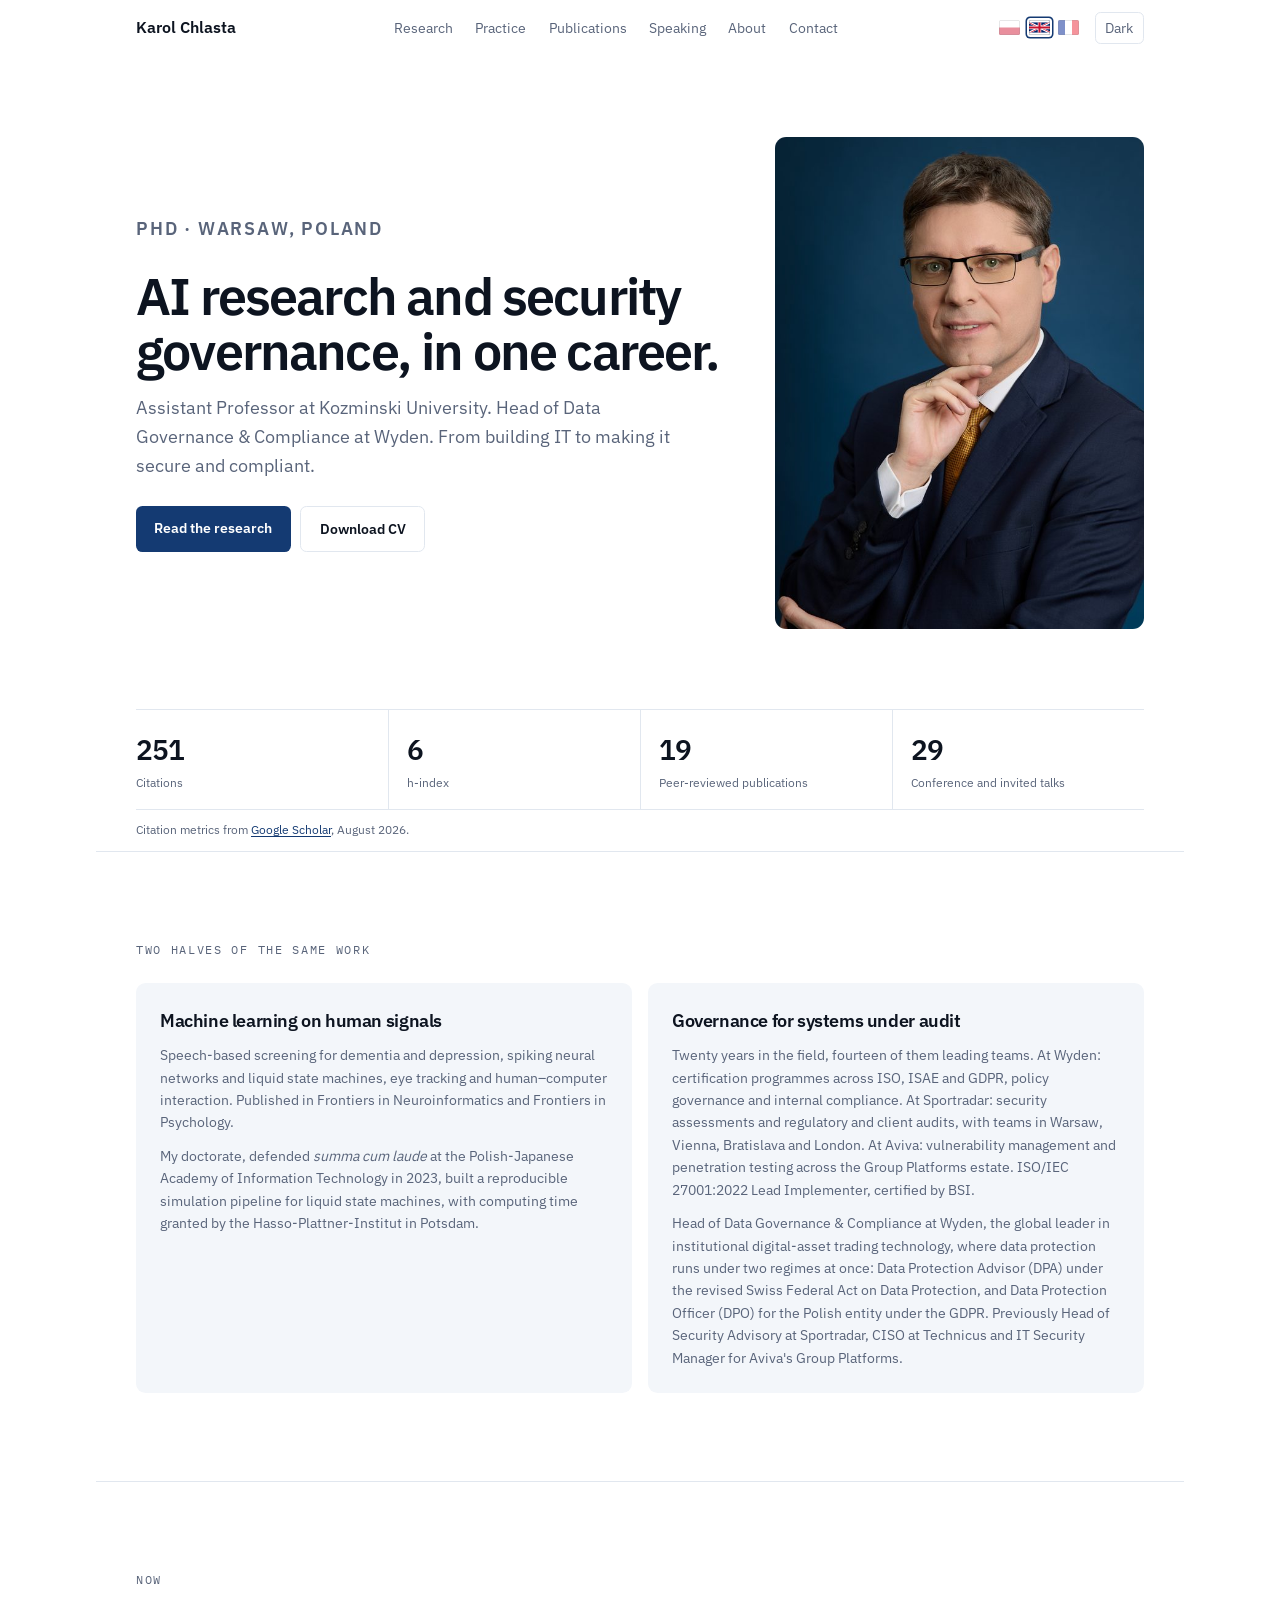
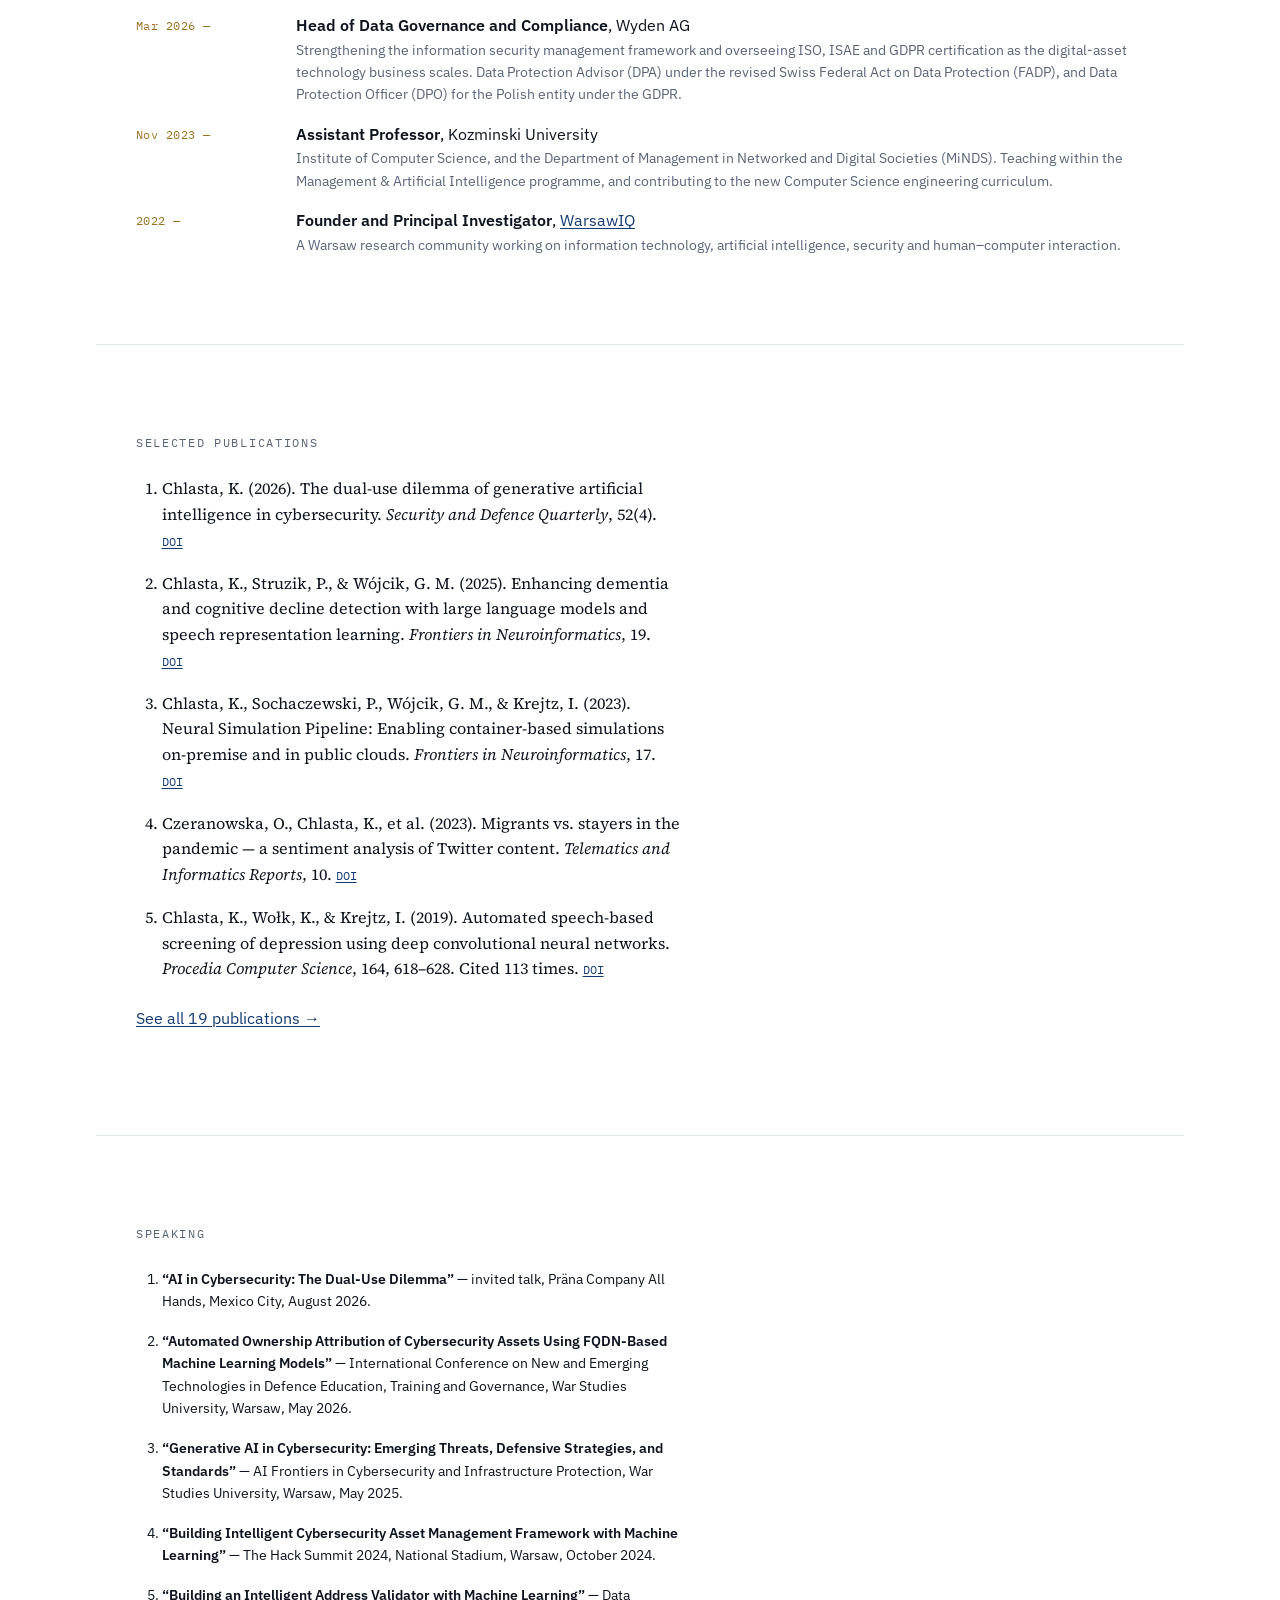
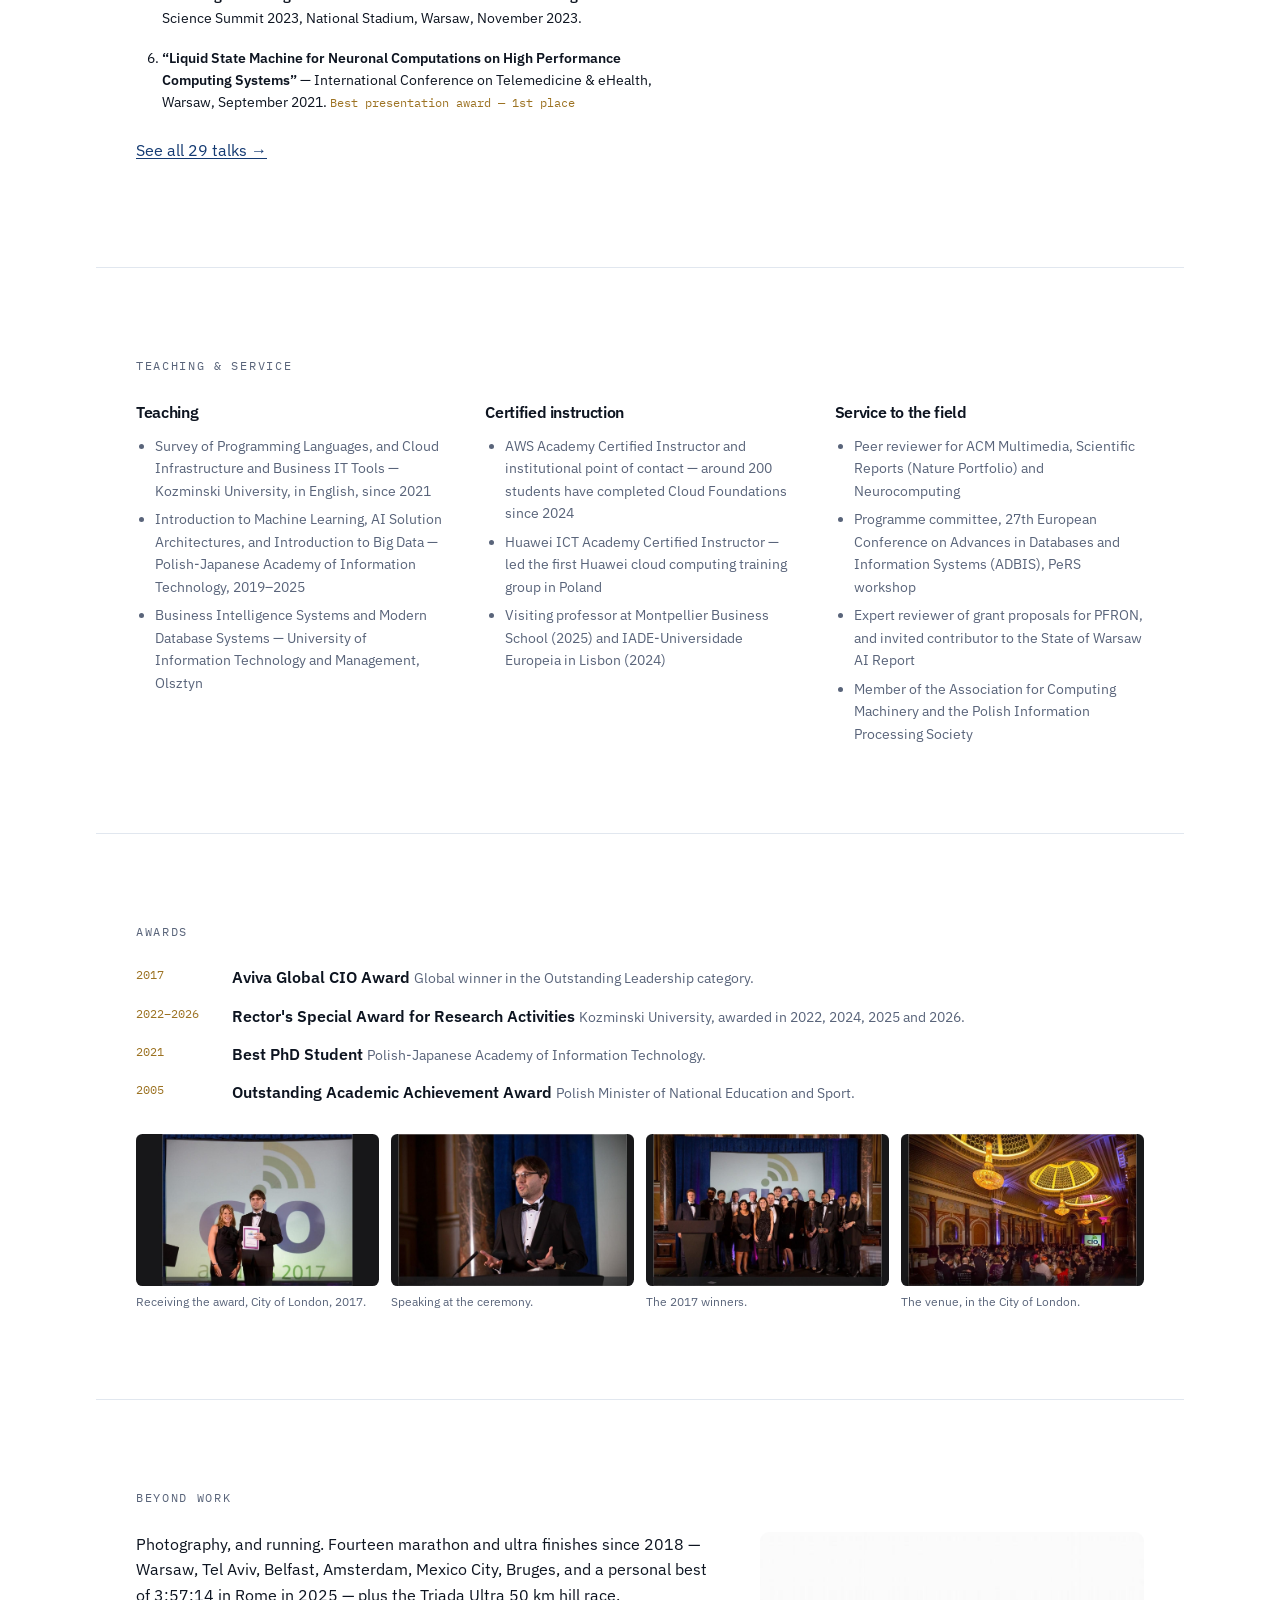
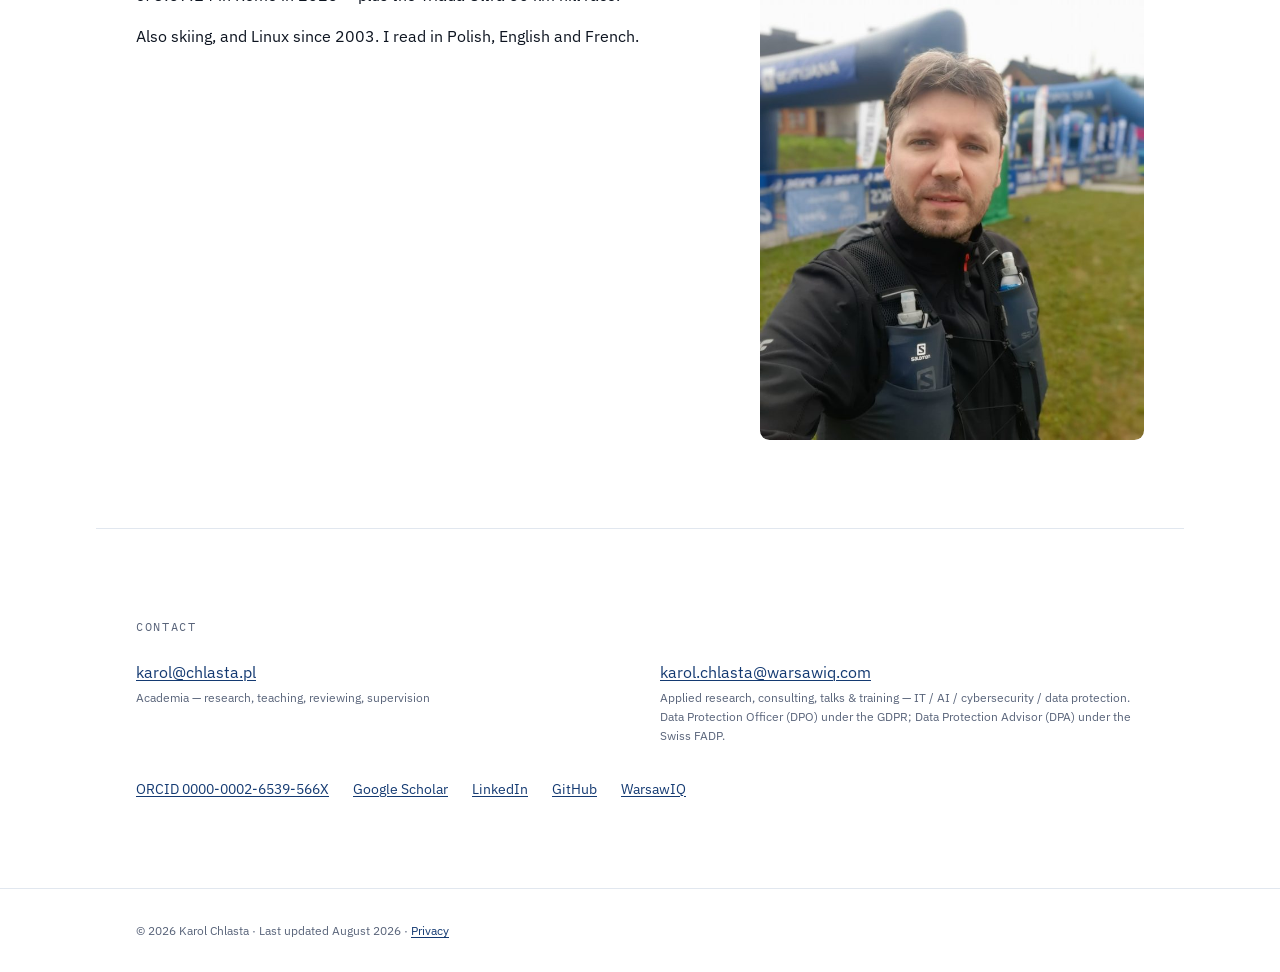
==== commit e3d294ca: "List the current professional memberships and refresh the CV PDF - Add the Association for Computing" ====
--- a/index.html
+++ b/index.html
@@ -371,6 +371,8 @@
             Databases and Information Systems (ADBIS), PeRS workshop</li>
           <li>Expert reviewer of grant proposals for PFRON, and invited
             contributor to the State of Warsaw AI Report</li>
+          <li>Member of the Association for Computing Machinery and the Polish
+            Information Processing Society</li>
         </ul>
       </div>
     </div>
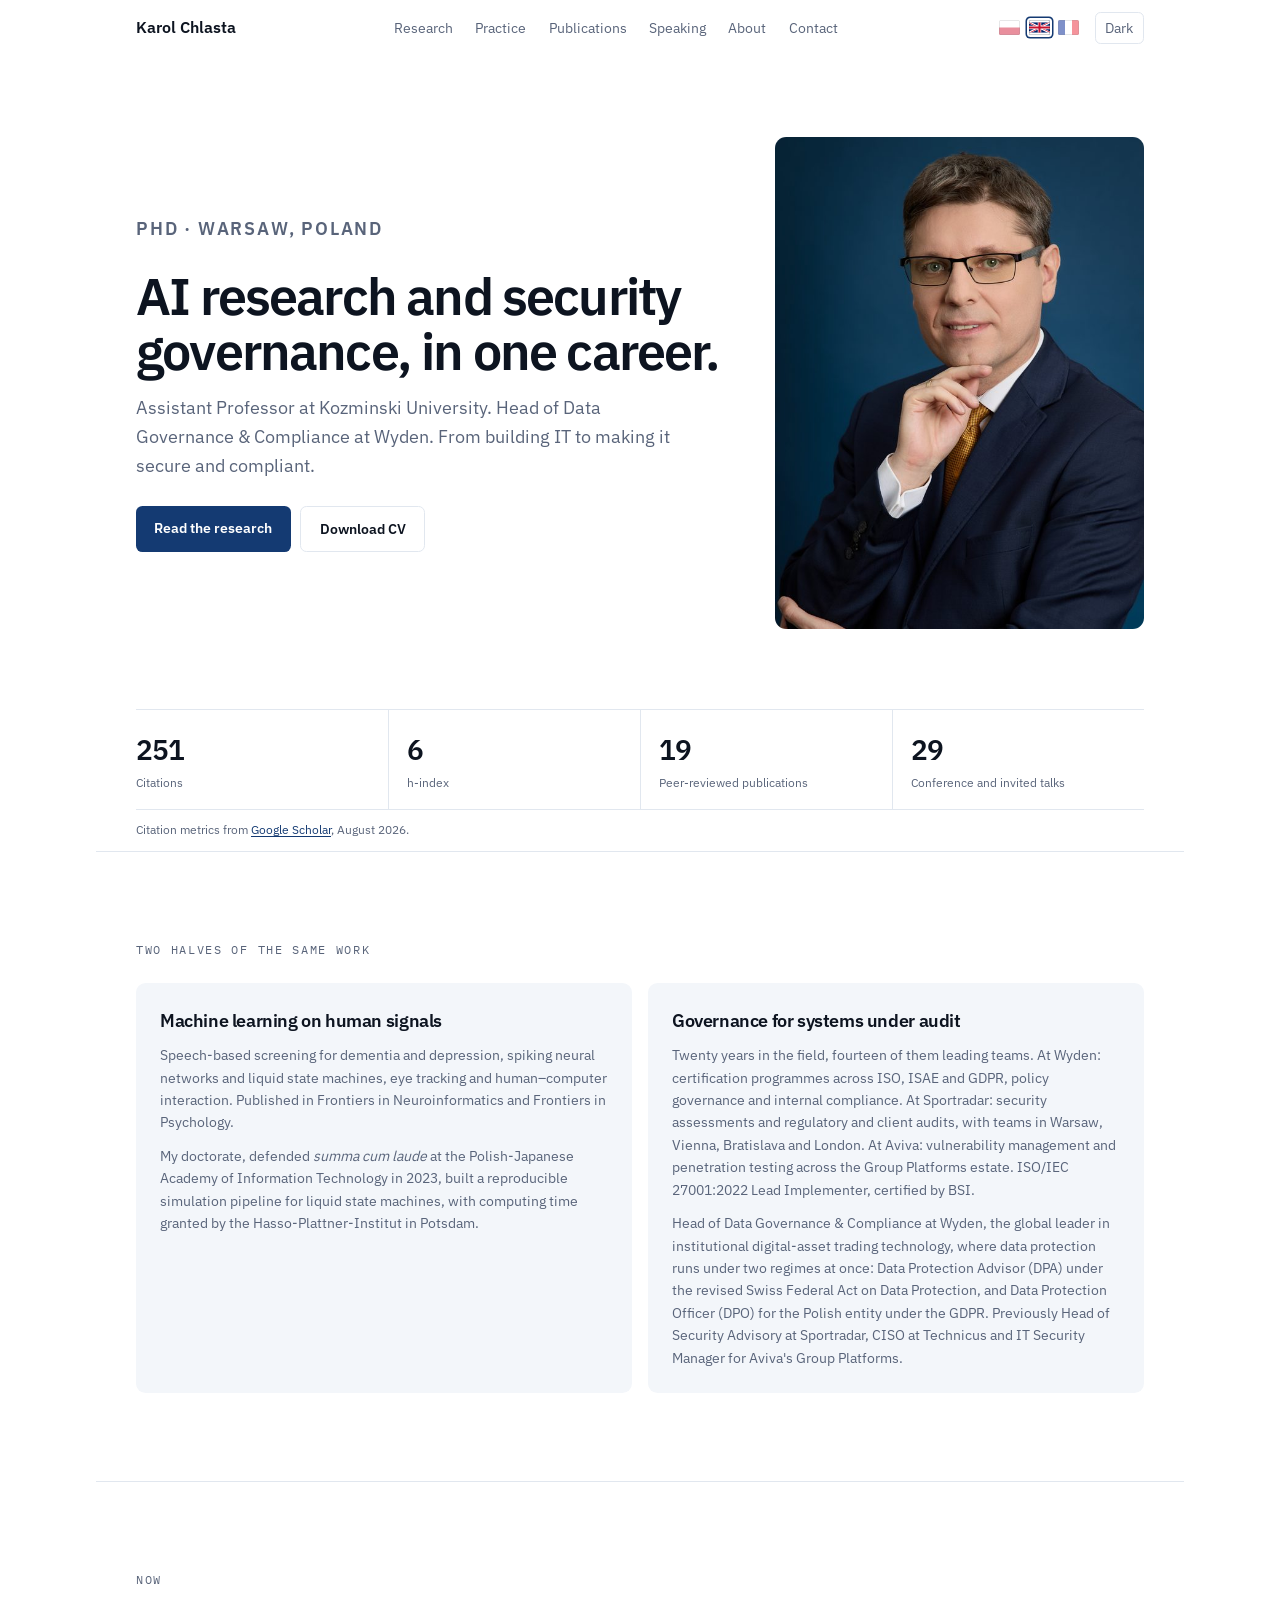
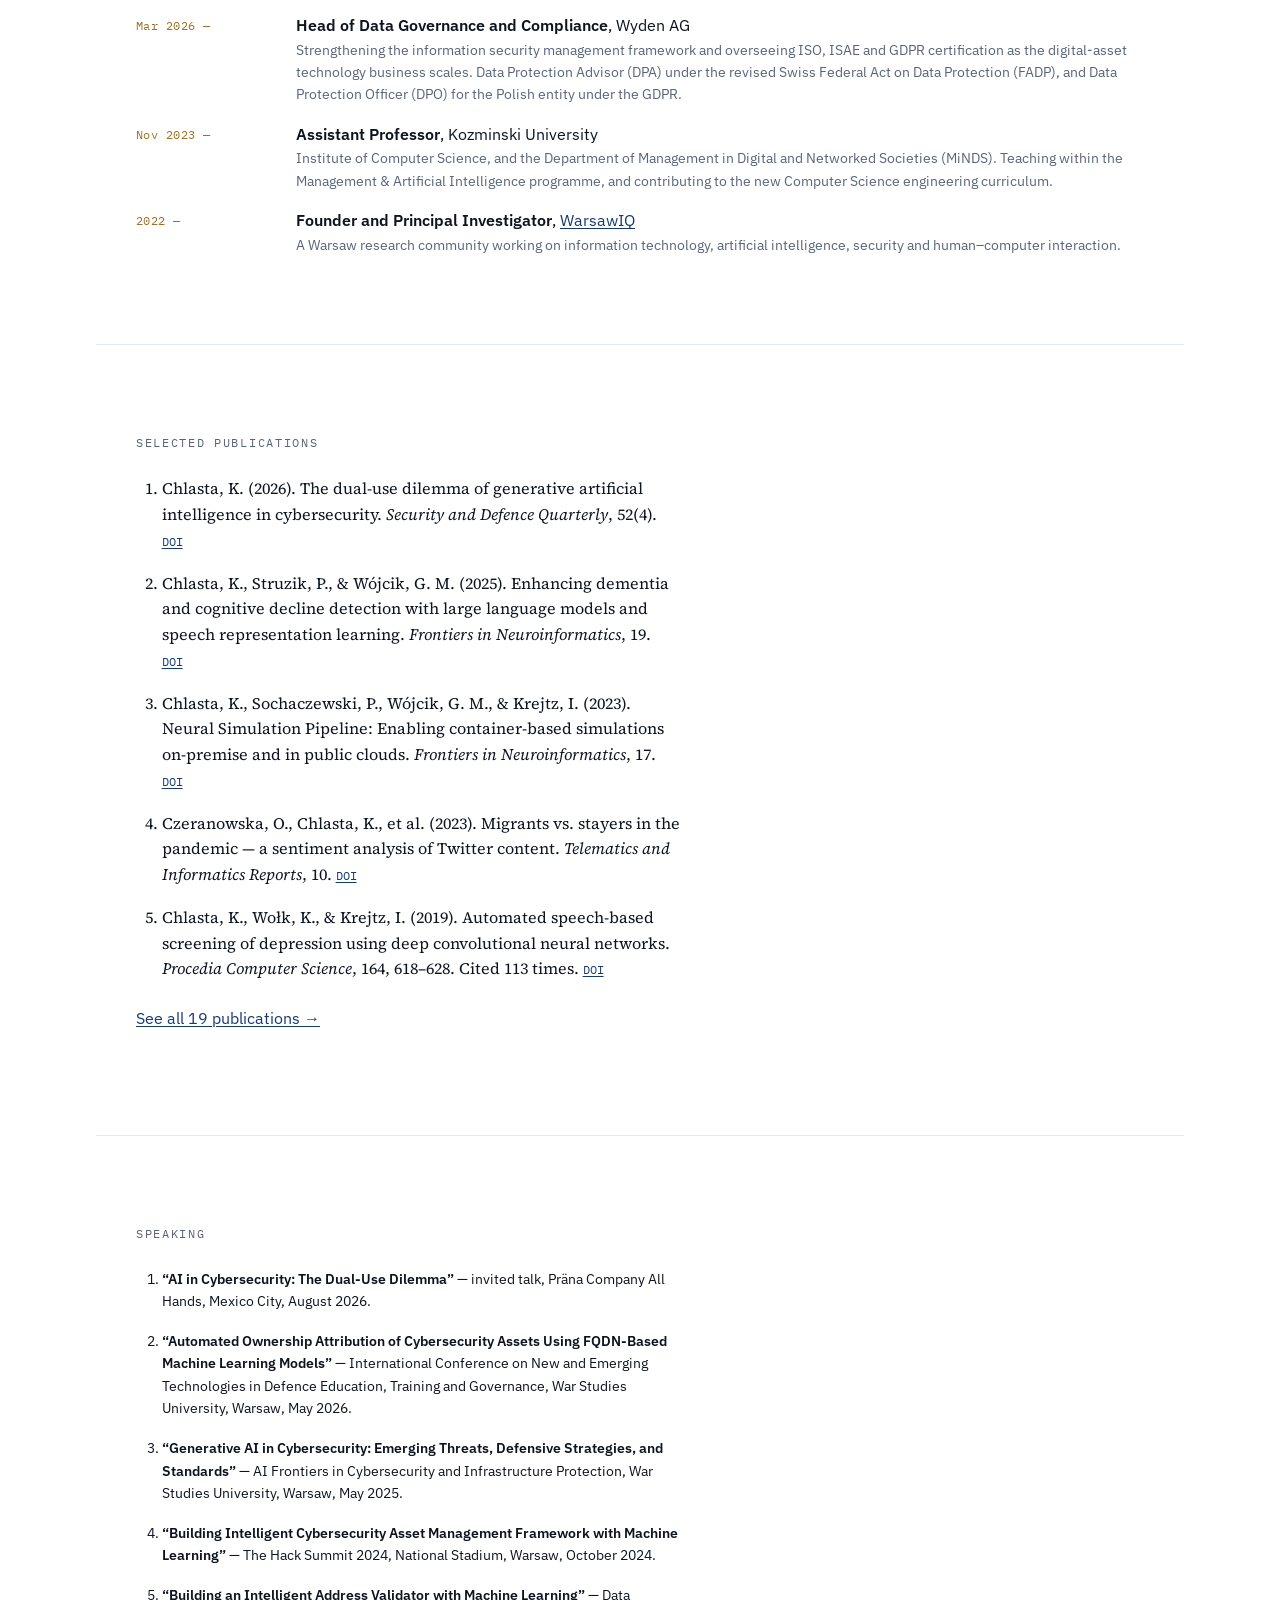
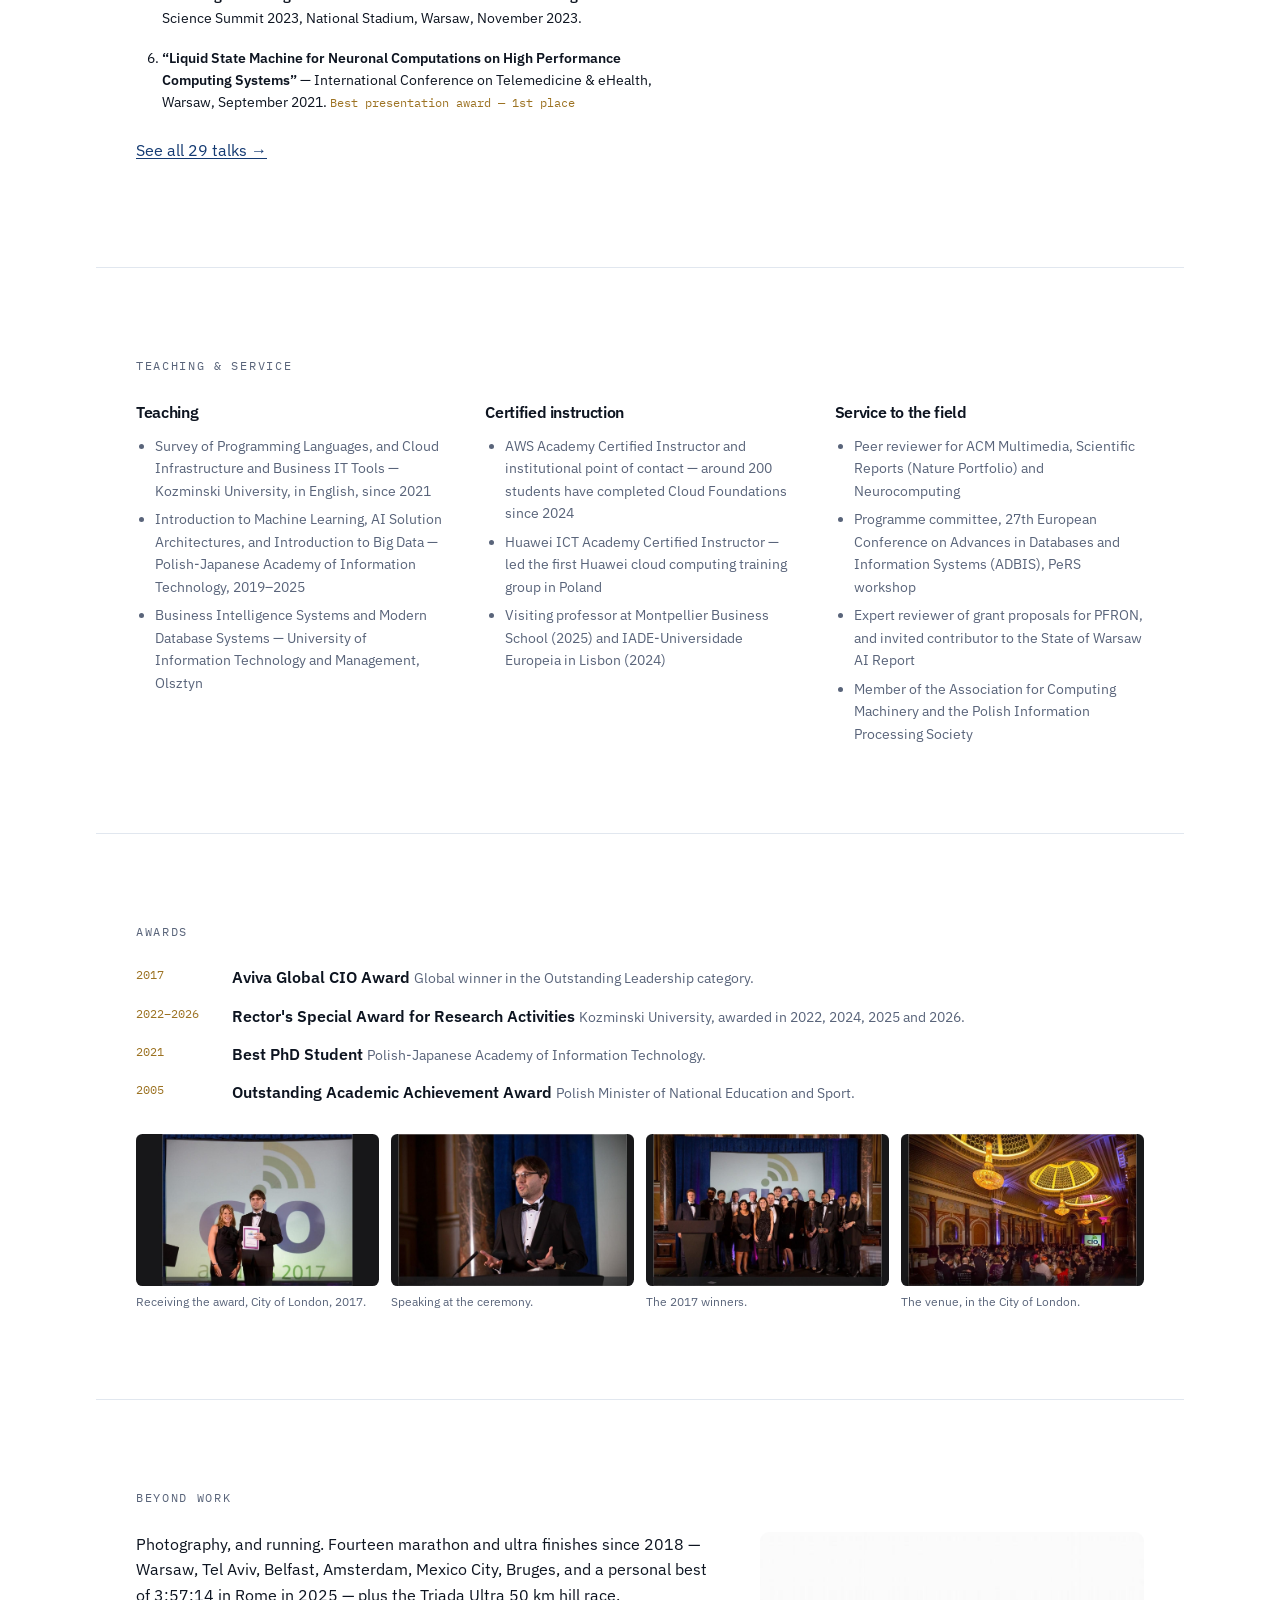
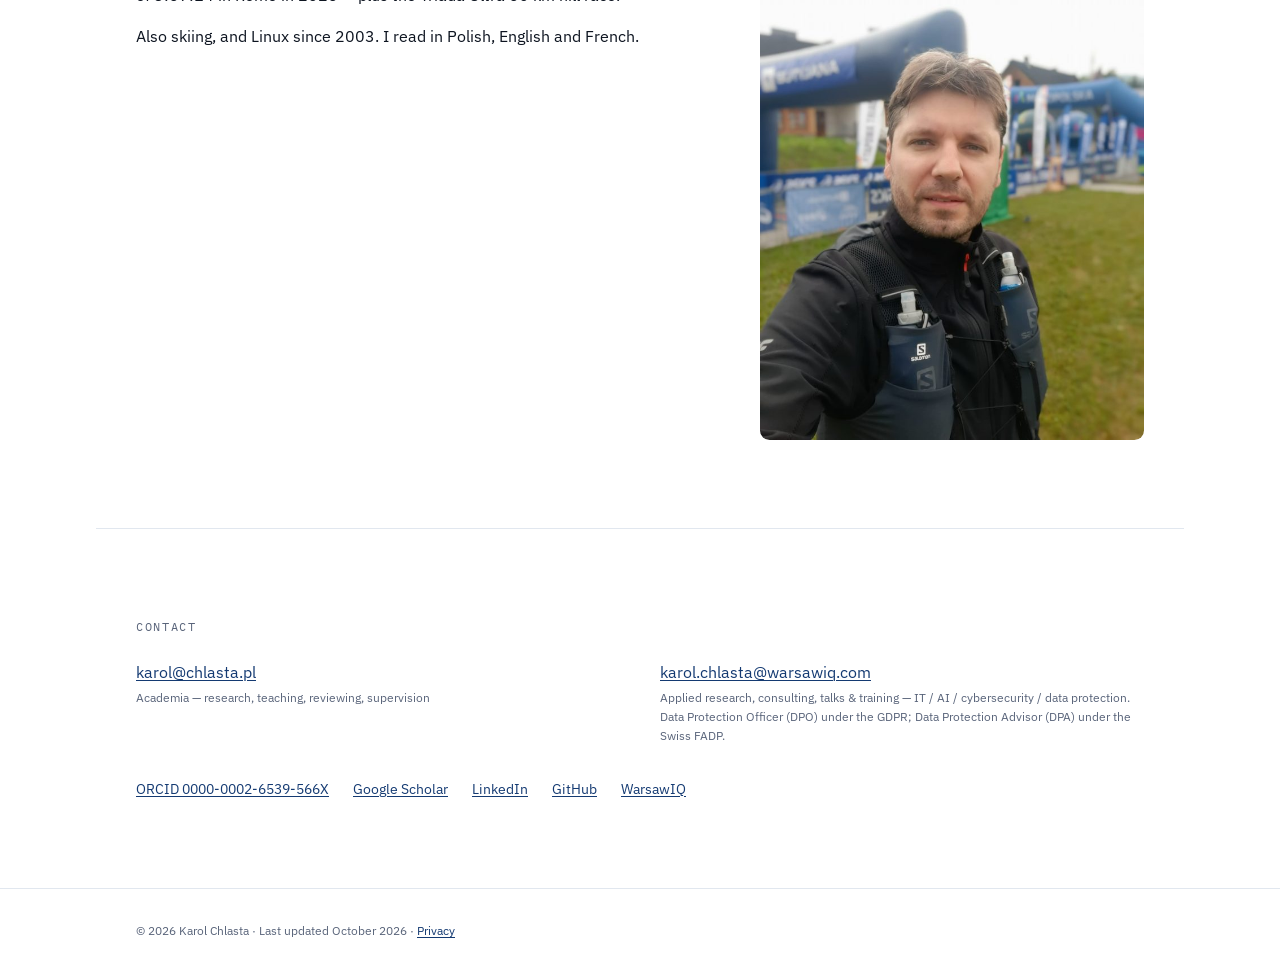
==== commit 4fb37d46: "Use Kozminski's official English department name: Department of Management in Digital and Networked " ====
--- a/index.html
+++ b/index.html
@@ -65,7 +65,7 @@
           "name": "Kozminski University",
           "department": [
             { "@type": "Organization", "name": "Institute of Computer Science" },
-            { "@type": "Organization", "name": "Department of Management in Networked and Digital Societies (MiNDS)" }
+            { "@type": "Organization", "name": "Department of Management in Digital and Networked Societies (MiNDS)" }
           ]
         },
         { "@type": "Organization", "name": "Wyden AG" },
@@ -238,7 +238,7 @@
         <div>
           <strong>Assistant Professor</strong>, Kozminski University
           <span>Institute of Computer Science, and the Department of Management
-            in Networked and Digital Societies (MiNDS). Teaching within the
+            in Digital and Networked Societies (MiNDS). Teaching within the
             Management &amp; Artificial Intelligence programme, and contributing
             to the new Computer Science engineering curriculum.</span>
         </div>
@@ -483,7 +483,7 @@
 </main>
 
 <footer class="site">
-  <div class="wrap">© 2026 Karol Chlasta · Last updated August 2026 · <a href="/privacy/">Privacy</a></div>
+  <div class="wrap">© 2026 Karol Chlasta · Last updated October 2026 · <a href="/privacy/">Privacy</a></div>
 </footer>
 
 <script src="/assets/js/site.js" defer></script>
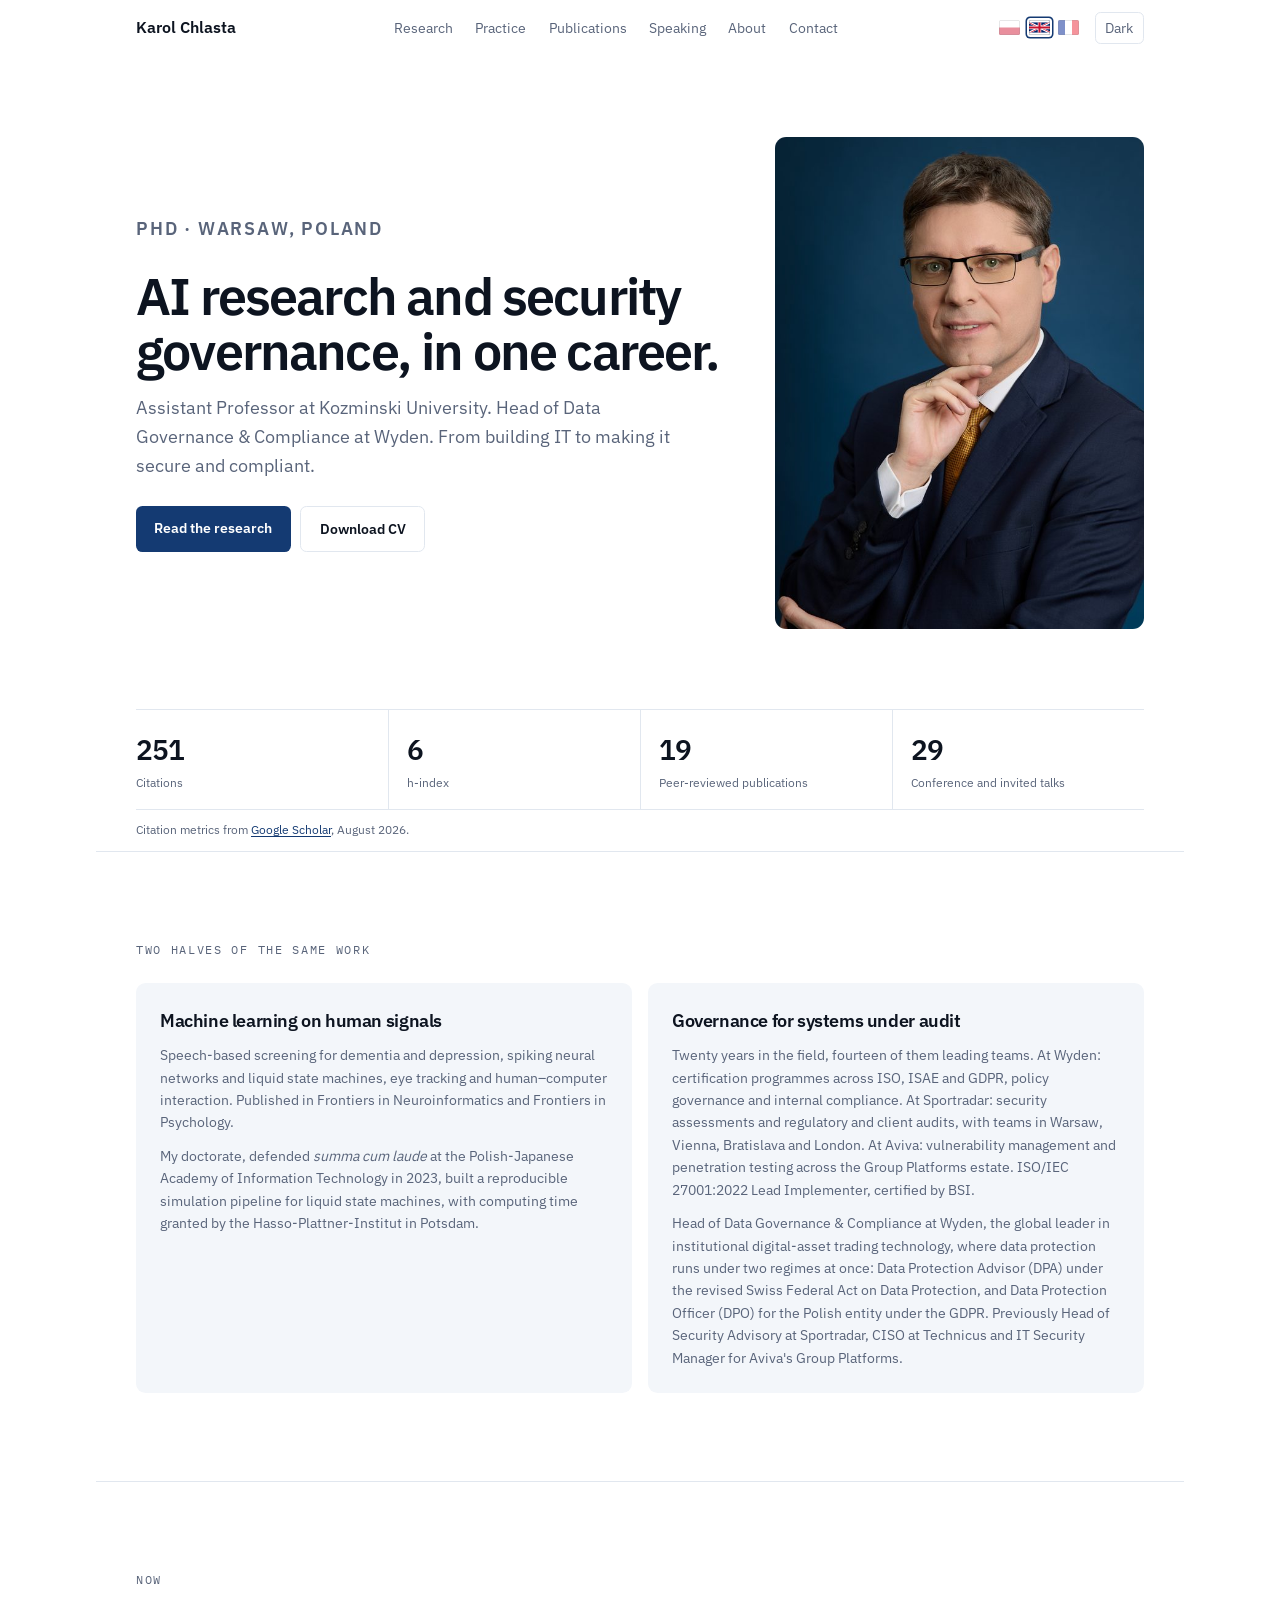
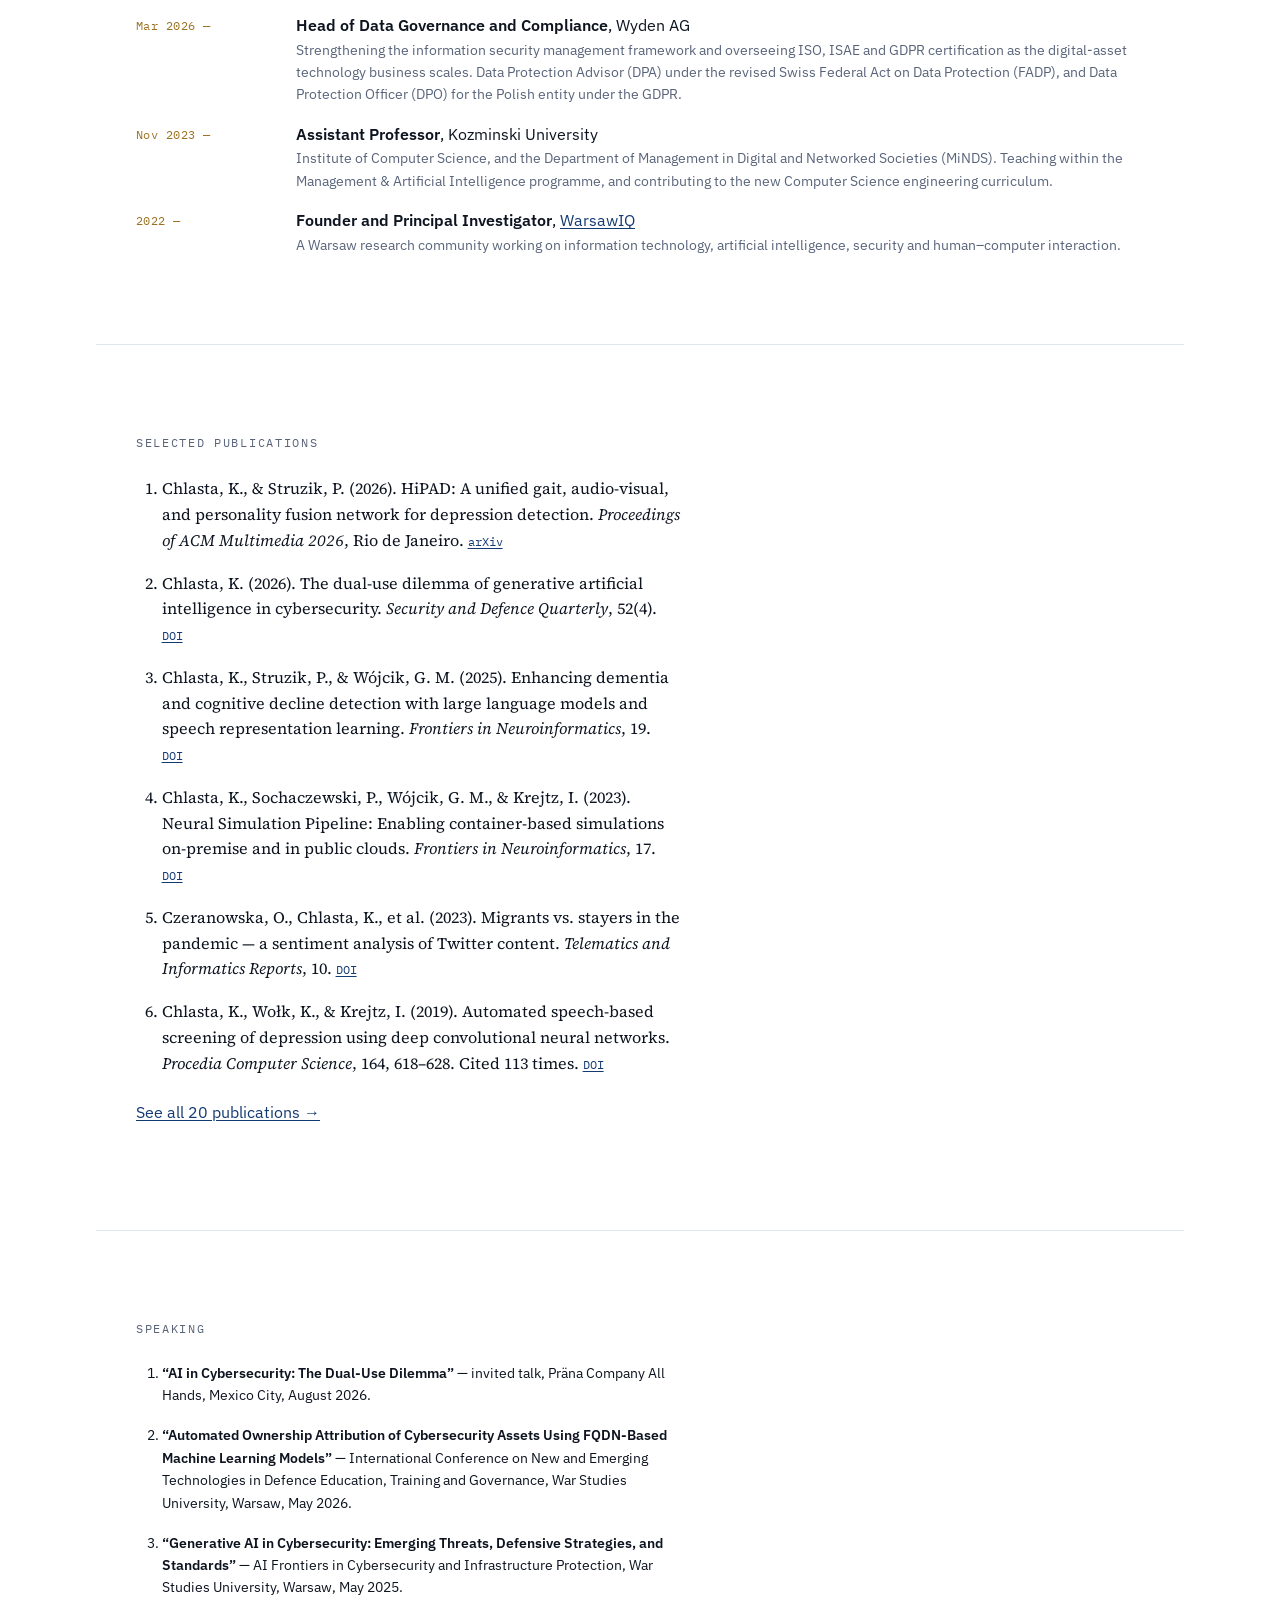
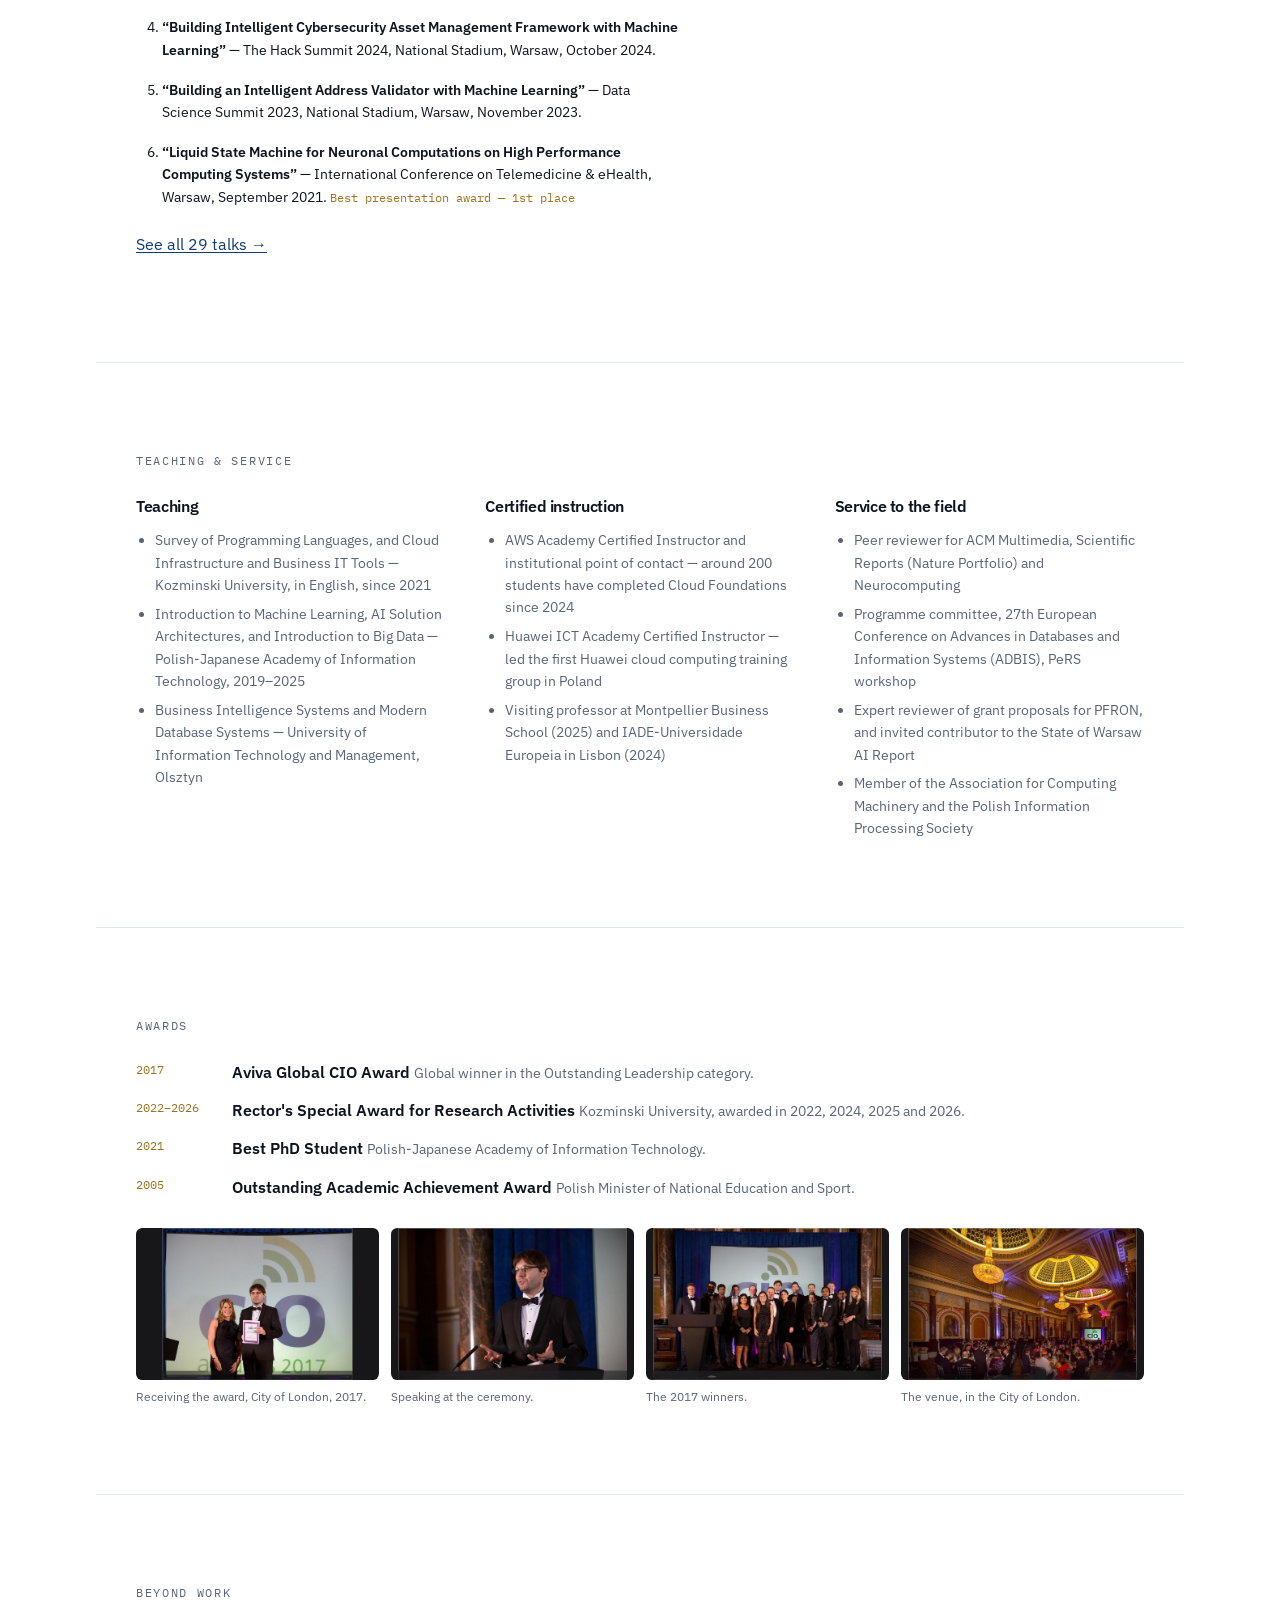
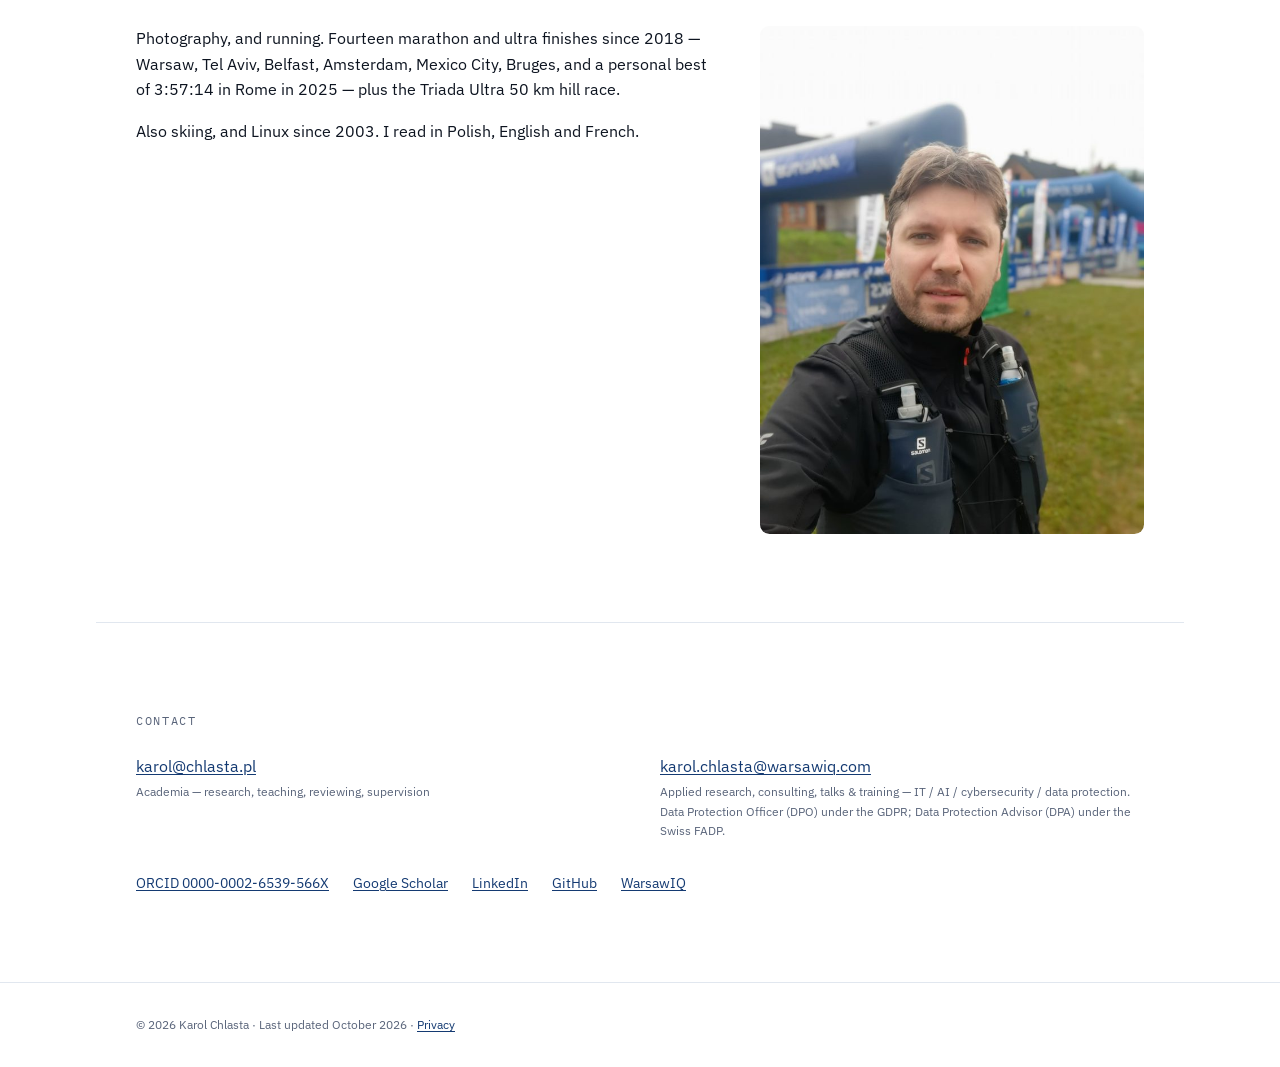
==== commit 1befea2b: "Add the HiPAD paper from ACM Multimedia 2026 to the publications list, the homepage and llms.txt in " ====
--- a/index.html
+++ b/index.html
@@ -17,7 +17,7 @@
 
 <meta property="og:type" content="profile">
 <meta property="og:title" content="Karol Chlasta — AI research and security governance">
-<meta property="og:description" content="Assistant Professor at Kozminski University. Head of Data Governance &amp; Compliance at Wyden. 19 publications, 29 conference and invited talks.">
+<meta property="og:description" content="Assistant Professor at Kozminski University. Head of Data Governance &amp; Compliance at Wyden. 20 publications, 29 conference and invited talks.">
 <meta property="og:image" content="https://karol.chlasta.pl/assets/img/og-card.jpg">
 <meta property="og:url" content="https://karol.chlasta.pl/">
 <meta property="og:locale" content="en_GB">
@@ -261,6 +261,12 @@
     <h2 class="sechead">Selected publications</h2>
     <ol class="pub-list">
       <li class="pub">
+        Chlasta, K., &amp; Struzik, P. (2026). HiPAD: A unified gait, audio-visual,
+        and personality fusion network for depression detection. <cite>Proceedings
+        of ACM Multimedia 2026</cite>, Rio de Janeiro.
+        <a class="pub-link" href="https://arxiv.org/abs/2610.14961">arXiv</a>
+      </li>
+      <li class="pub">
         Chlasta, K. (2026). The dual-use dilemma of generative artificial
         intelligence in cybersecurity. <cite>Security and Defence
         Quarterly</cite>, 52(4).
@@ -292,7 +298,7 @@
         <a class="pub-link" href="https://doi.org/10.1016/j.procs.2019.12.228">DOI</a>
       </li>
     </ol>
-    <p style="margin-top:1.5rem"><a href="/publications/">See all 19 publications →</a></p>
+    <p style="margin-top:1.5rem"><a href="/publications/">See all 20 publications →</a></p>
   </section>
 
   <!-- speaking -->
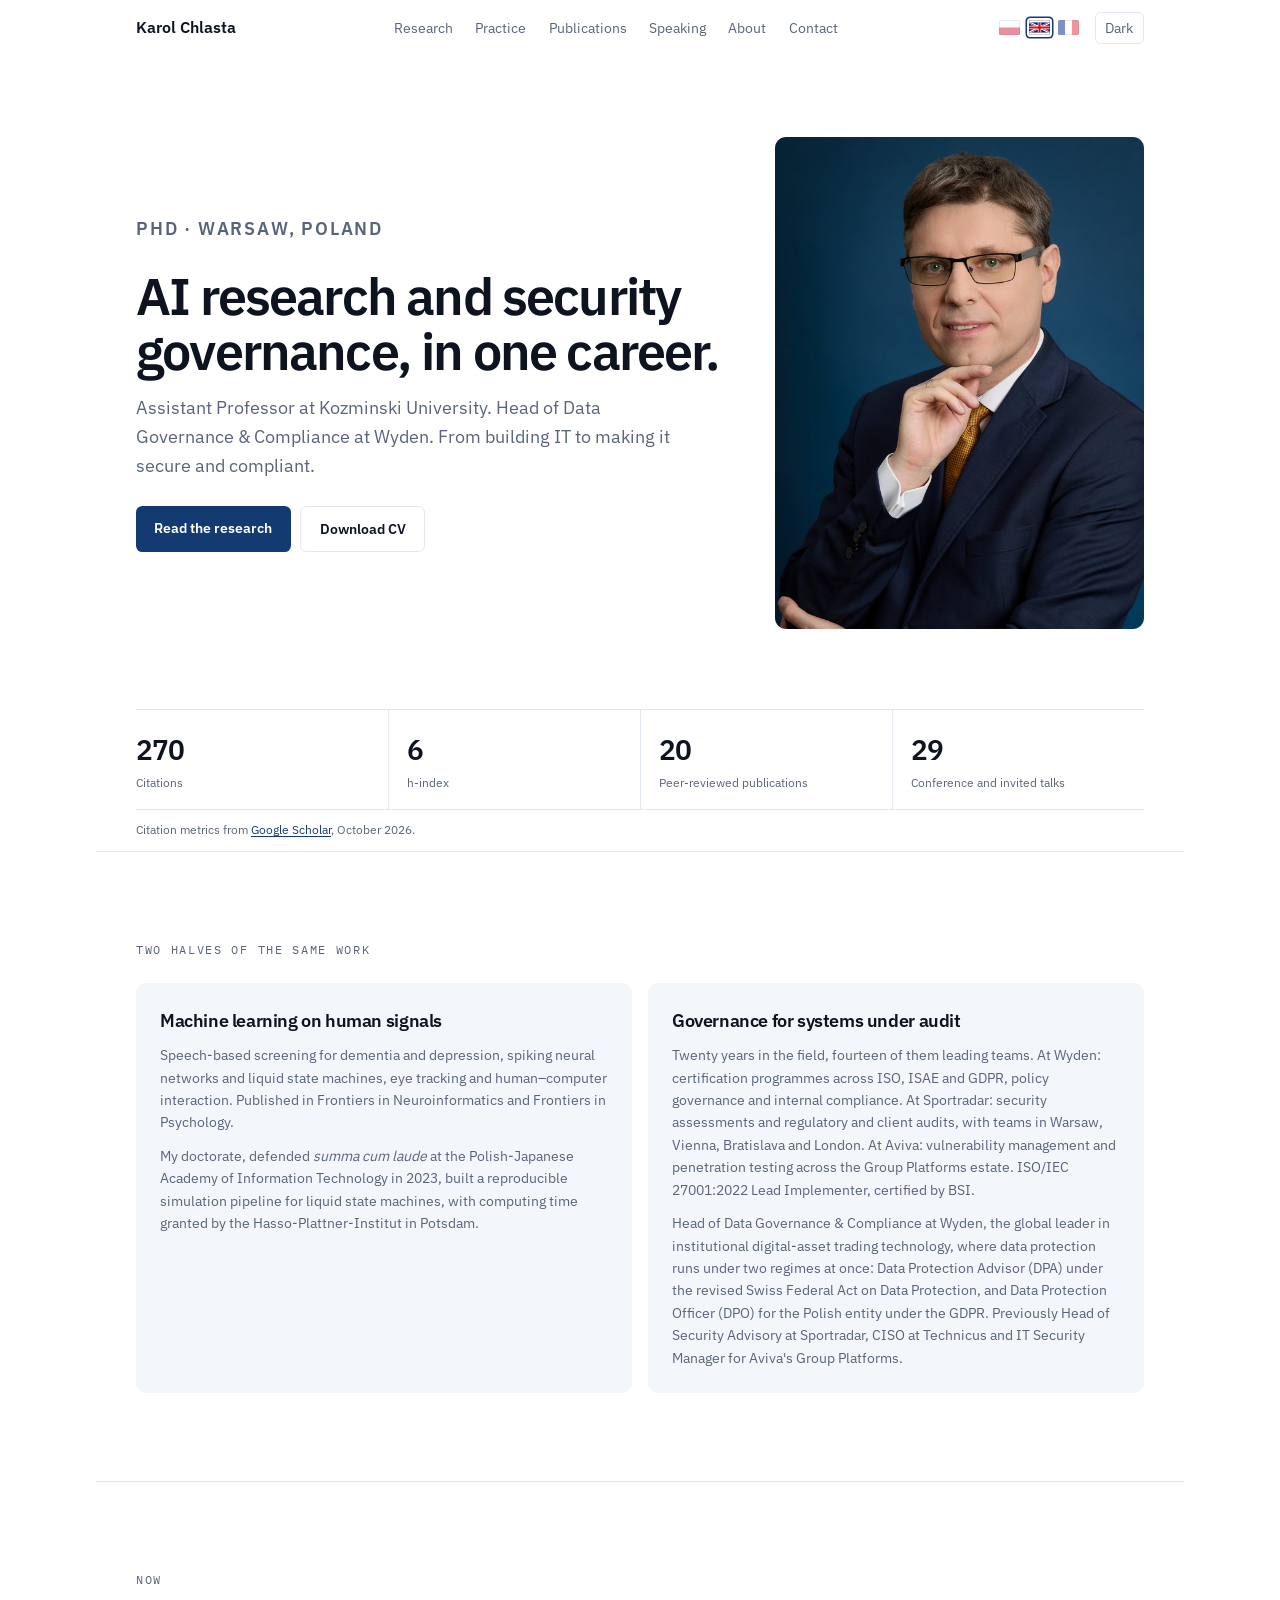
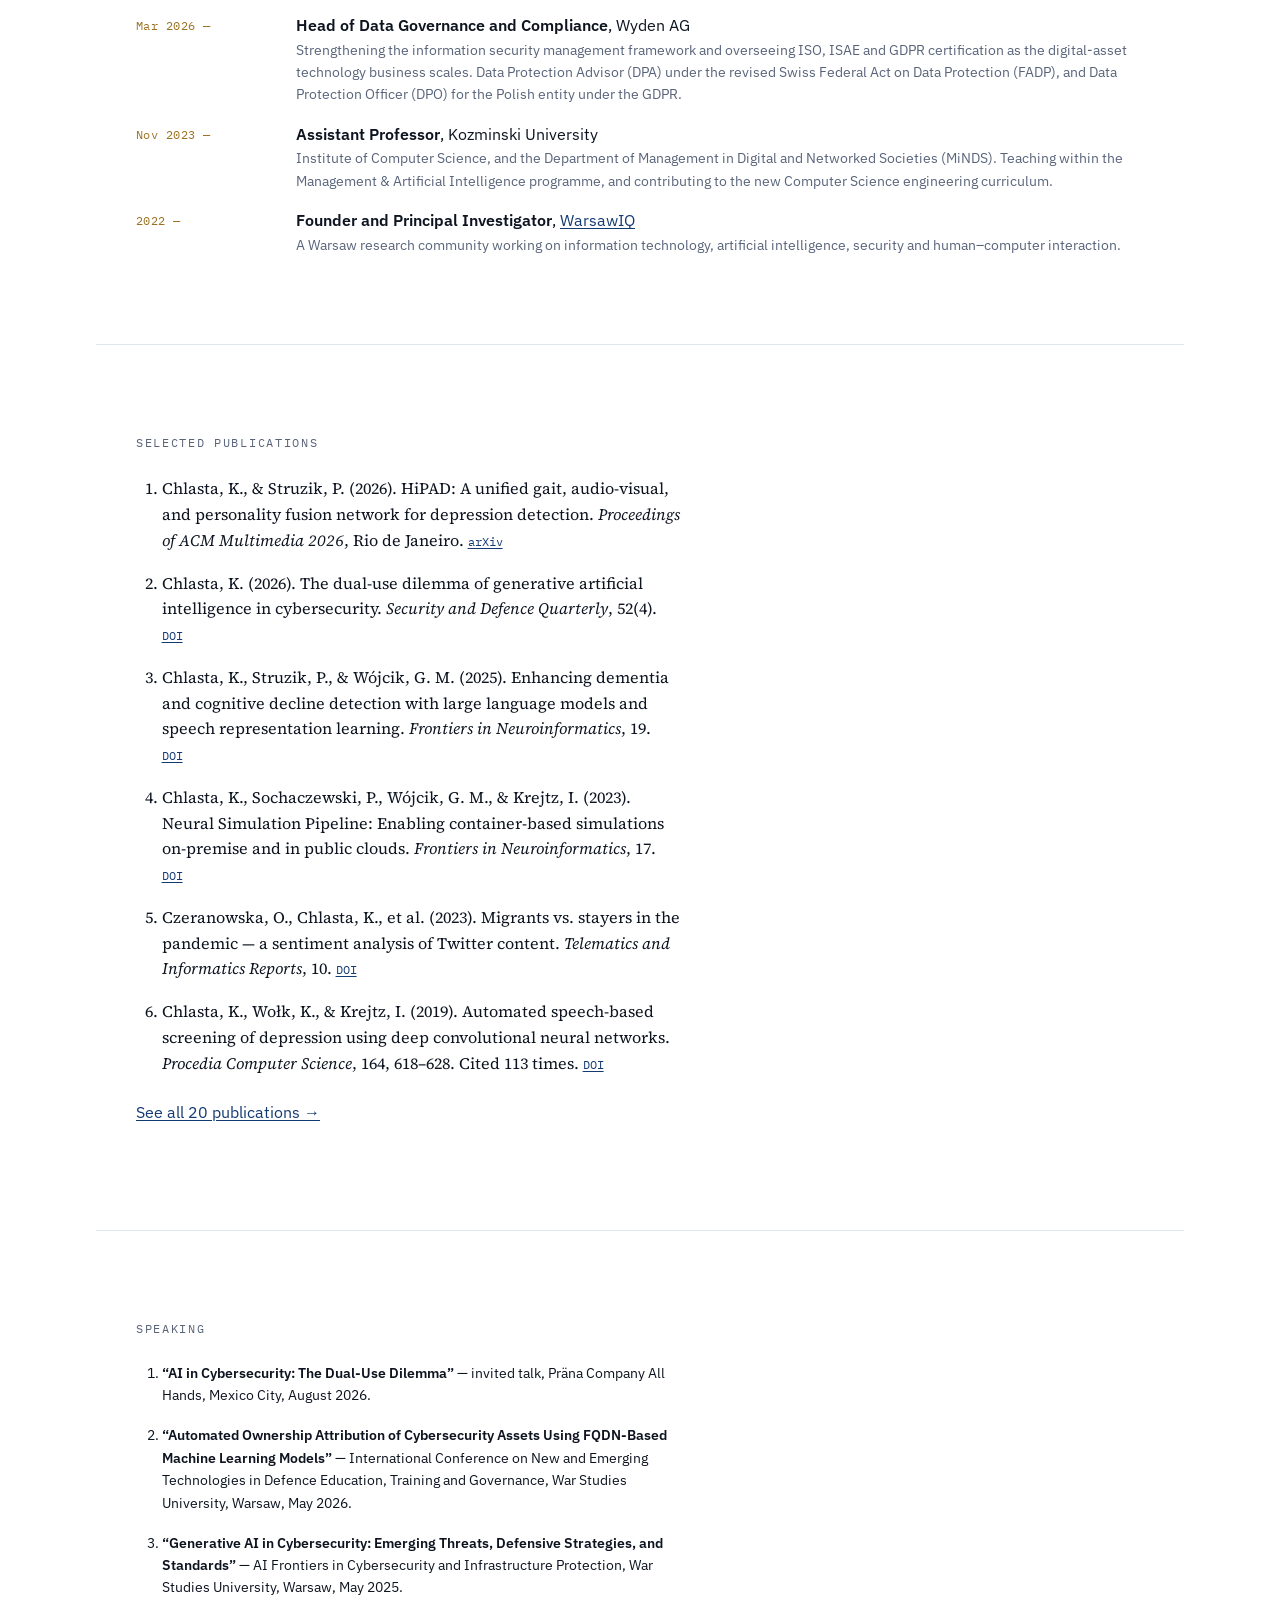
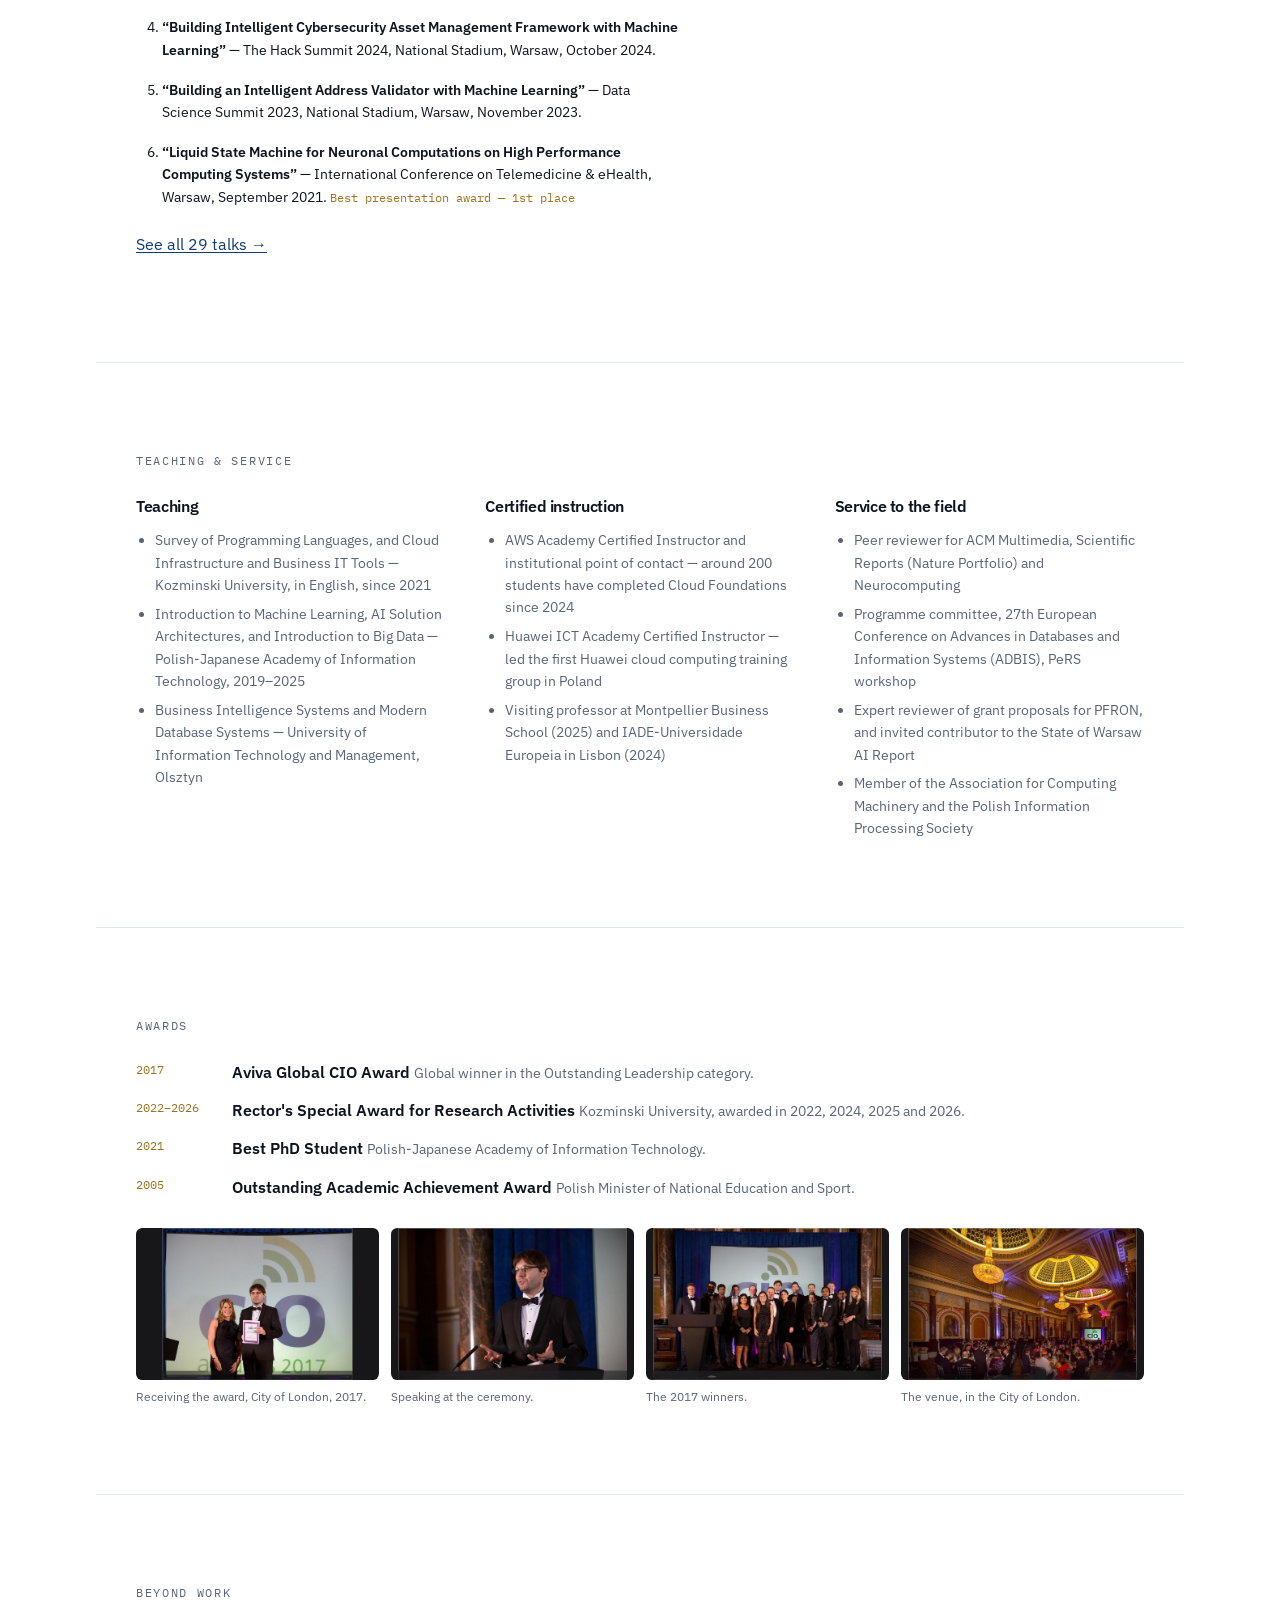
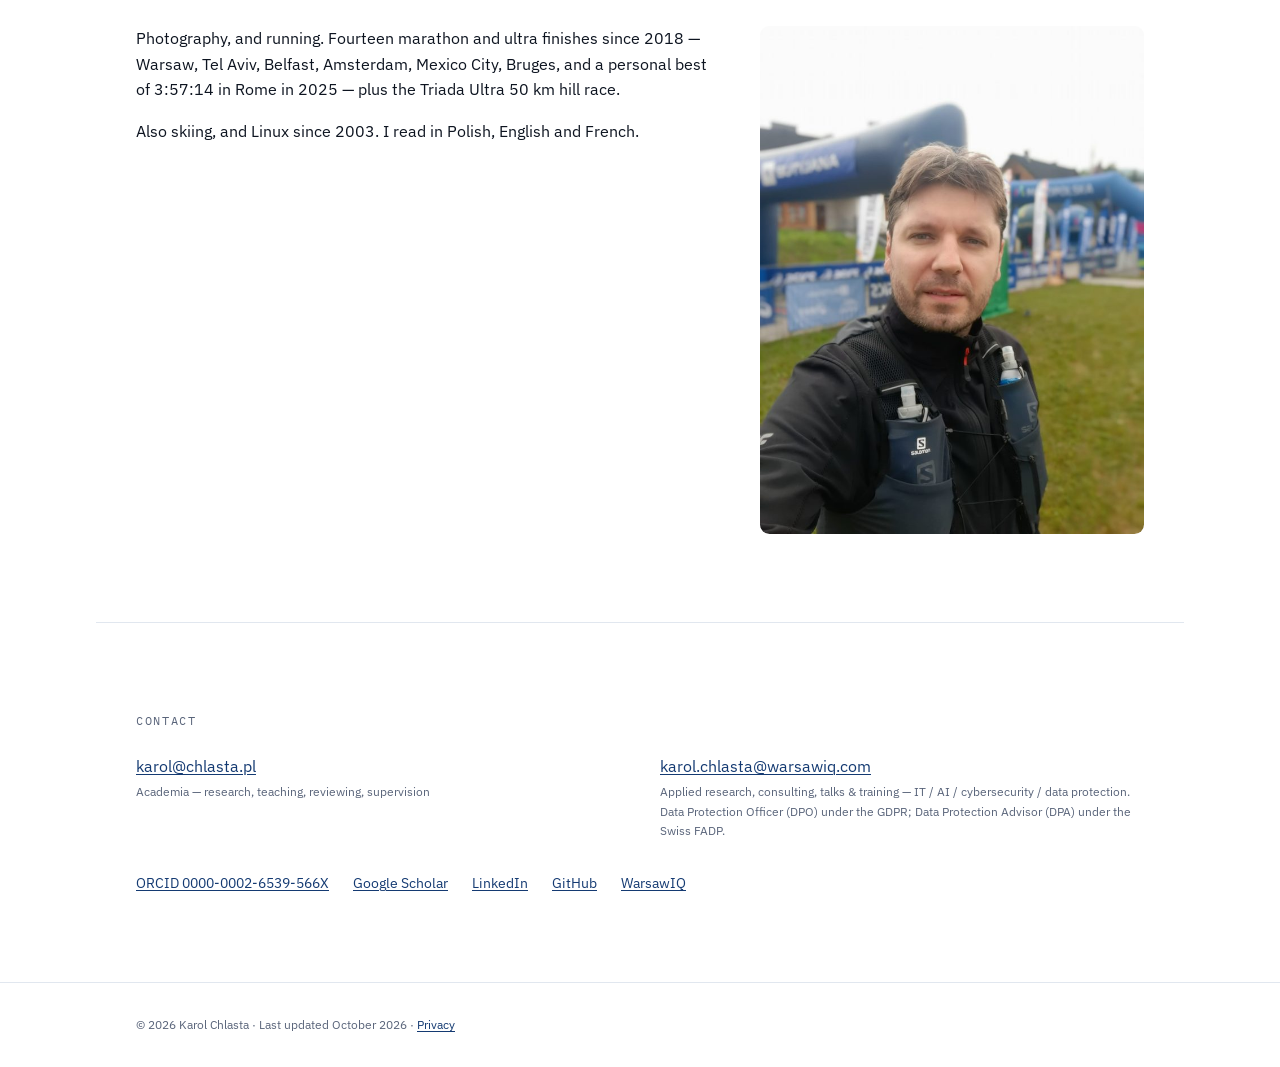
==== commit b049a229: "Refresh the Scholar metrics to October 2026 (270 citations, h-index 6) and show 20 publications in t" ====
--- a/index.html
+++ b/index.html
@@ -168,15 +168,15 @@
   <!-- stats -->
   <section class="wrap" aria-label="At a glance">
     <dl class="stats">
-      <div><dt>251</dt><dd>Citations</dd></div>
+      <div><dt>270</dt><dd>Citations</dd></div>
       <div><dt>6</dt><dd>h-index</dd></div>
-      <div><dt>19</dt><dd>Peer-reviewed publications</dd></div>
+      <div><dt>20</dt><dd>Peer-reviewed publications</dd></div>
       <div><dt>29</dt><dd>Conference and invited talks</dd></div>
     </dl>
     <p class="note" style="margin-top:0.6rem">
       Citation metrics from
       <a href="https://scholar.google.com/citations?user=uaK9co0AAAAJ">Google Scholar</a>,
-      August 2026.
+      October 2026.
     </p>
   </section>
 
